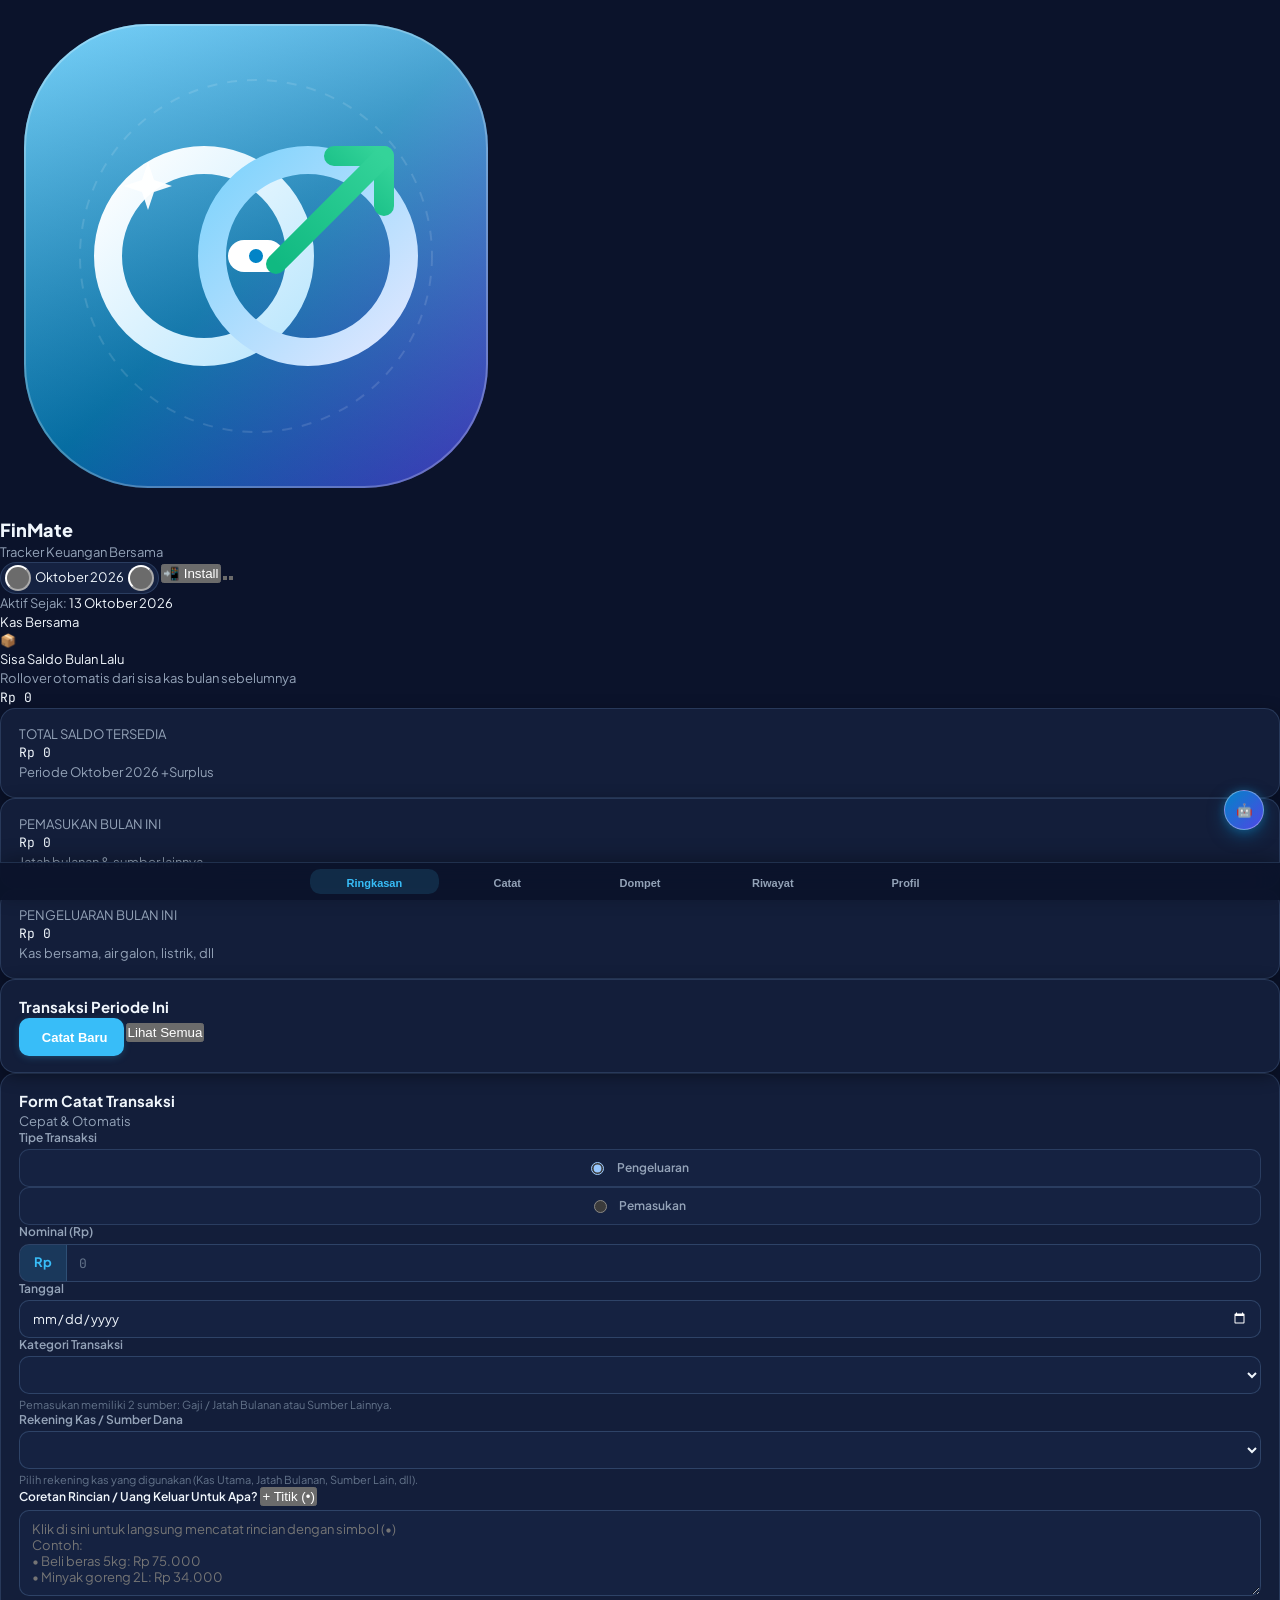
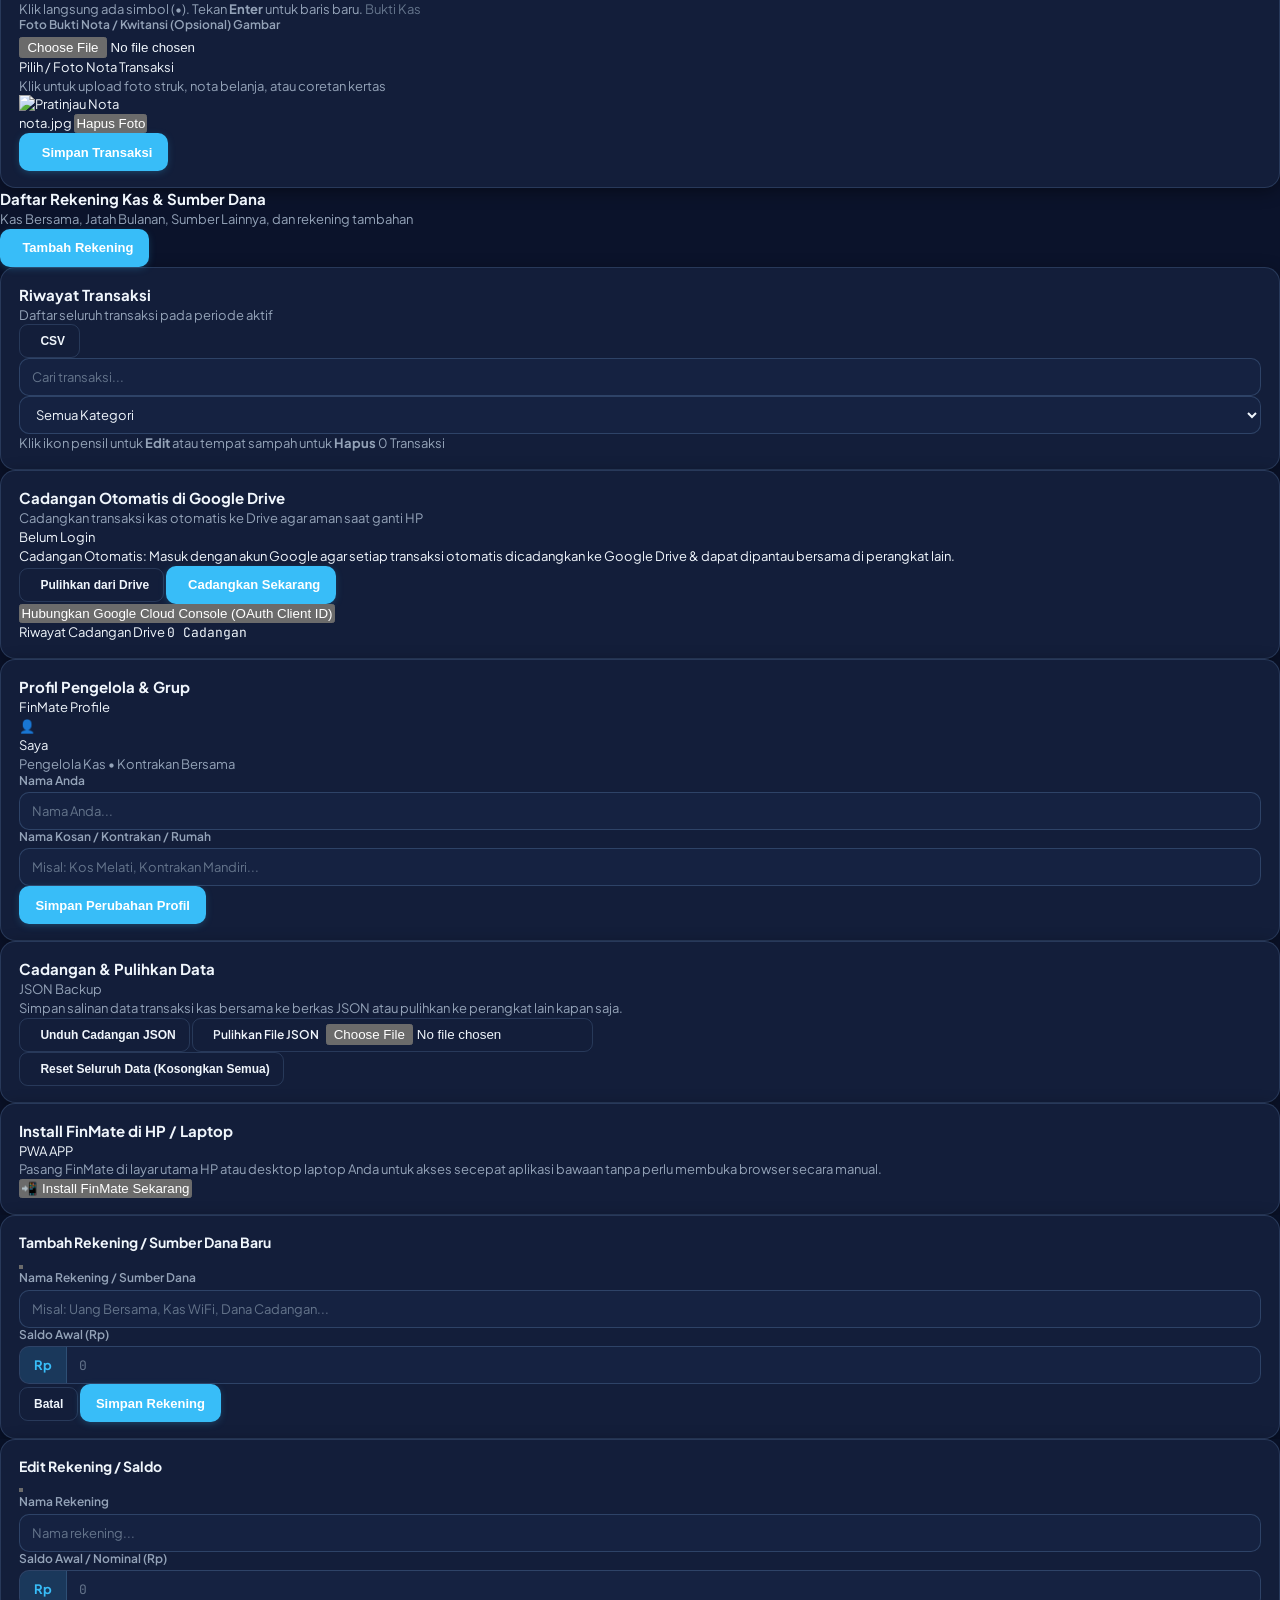
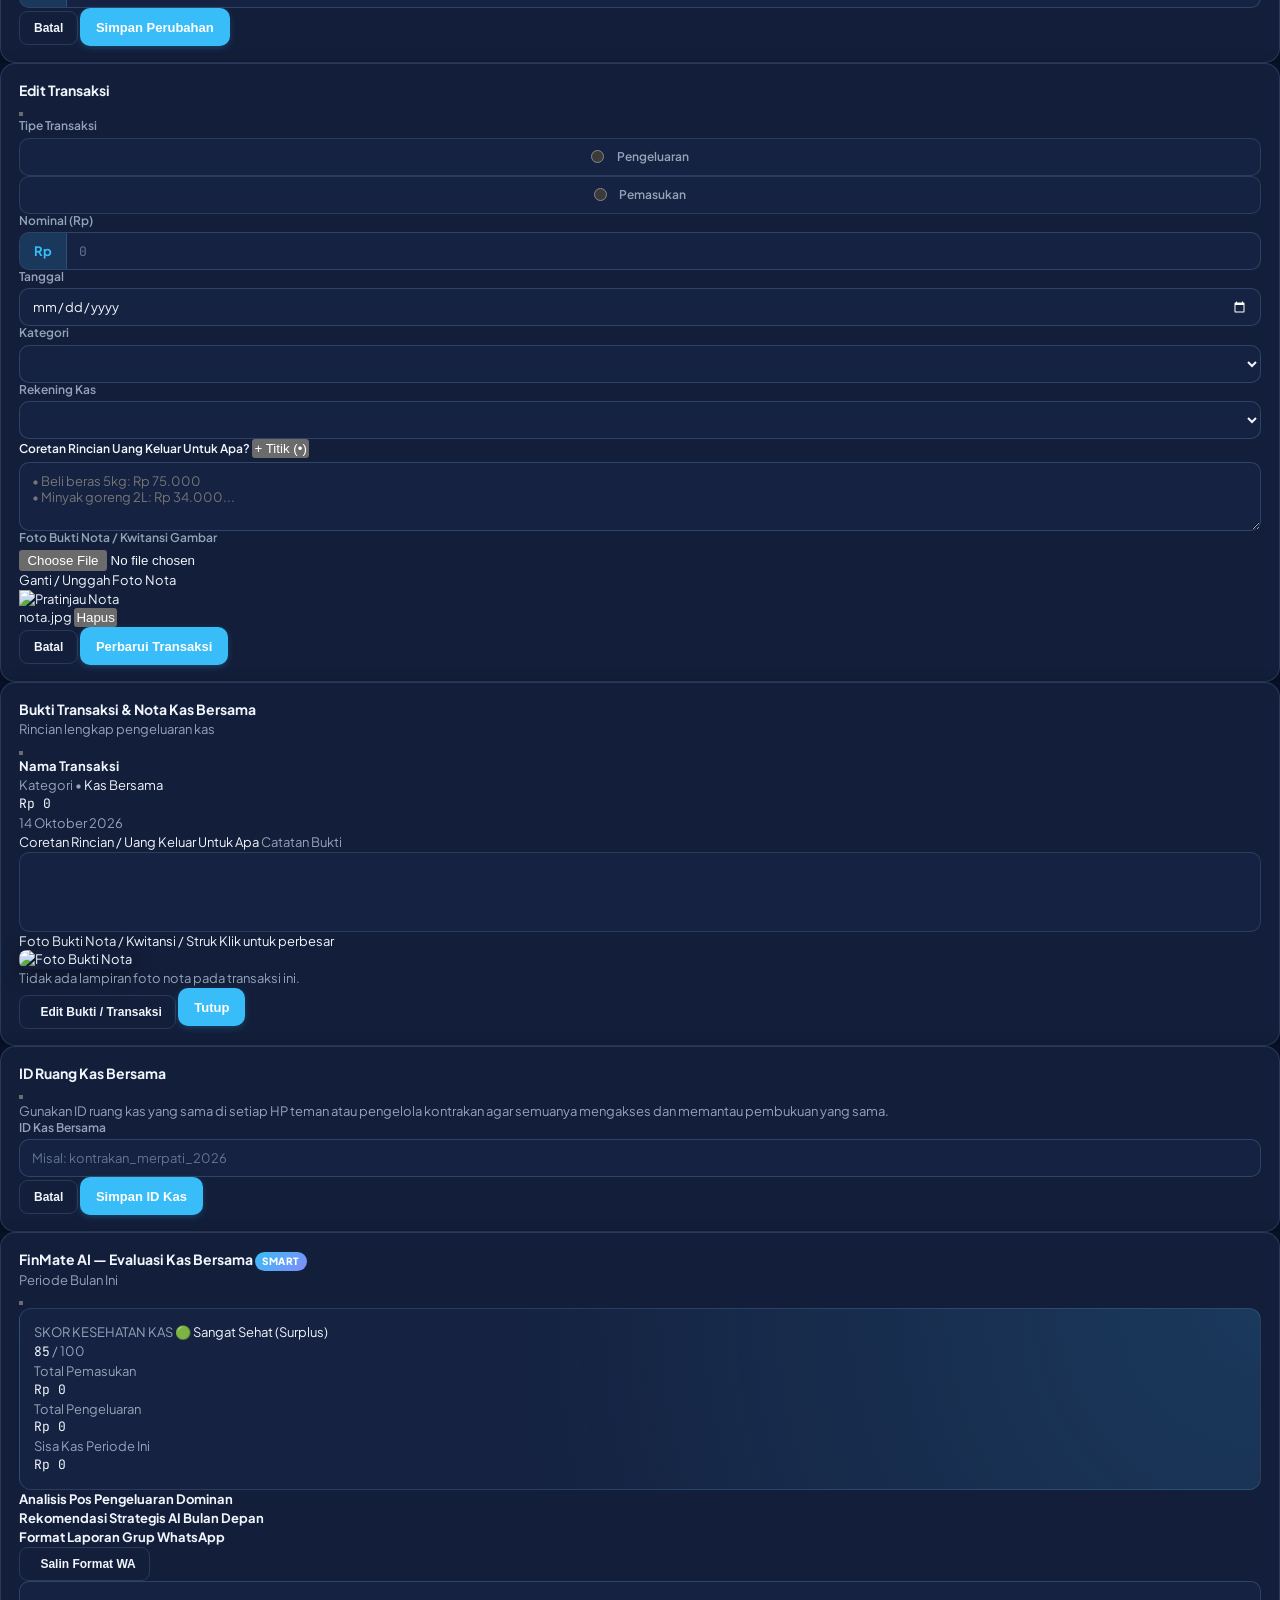
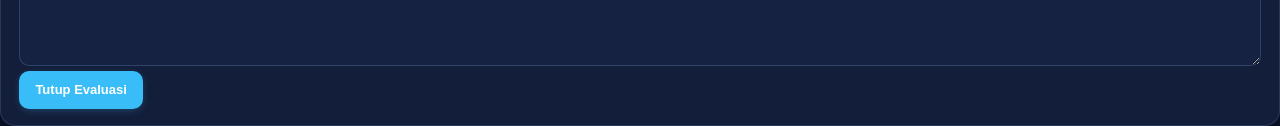
==== index.html @ 5c5af283 "Add files via upload" ====
<!DOCTYPE html>
<html lang="id" data-theme="dark">
<head>
  <meta charset="UTF-8" />
  <meta name="viewport" content="width=device-width, initial-scale=1.0, maximum-scale=1.0, user-scalable=no" />
  <meta name="theme-color" content="#38BDF8" />
  <meta name="mobile-web-app-capable" content="yes" />
  <meta name="apple-mobile-web-app-capable" content="yes" />
  <meta name="apple-mobile-web-app-status-bar-style" content="black-translucent" />
  <link rel="manifest" href="manifest.json" />
  <link rel="icon" type="image/svg+xml" href="icon.svg" />
  <link rel="icon" type="image/png" sizes="192x192" href="icon-192.png" />
  <link rel="icon" type="image/png" sizes="512x512" href="icon-512.png" />
  <link rel="apple-touch-icon" href="icon-192.png" />
  <title>FinMate — Tracker Keuangan Bersama</title>

  <!-- Google Fonts: Plus Jakarta Sans & JetBrains Mono -->
  <link rel="preconnect" href="https://fonts.googleapis.com" />
  <link rel="preconnect" href="https://fonts.gstatic.com" crossorigin />
  <link
    href="https://fonts.googleapis.com/css2?family=JetBrains+Mono:wght@400;500;600;700&family=Plus+Jakarta+Sans:wght@400;500;600;700;800&display=swap"
    rel="stylesheet"
  />

  <!-- Tailwind CSS CDN -->
  <script src="https://cdn.tailwindcss.com"></script>

  <!-- Lucide Icons CDN -->
  <script src="https://unpkg.com/lucide@latest"></script>

  <!-- Custom Pastel Blue Stylesheet -->
  <link rel="stylesheet" href="css/styles.css?v=76" />

  <!-- Google Identity Services (Google Sign-In SDK) -->
  <script src="https://accounts.google.com/gsi/client" async defer></script>
</head>
<body class="antialiased pb-24">

  <!-- ================= TOP HEADER ================= -->
  <header class="sticky top-0 z-30 border-b border-[var(--border-color)] bg-[var(--bg-header)] backdrop-blur-xl transition-colors">
    <div class="max-w-[800px] mx-auto px-4 py-2.5">
      <div class="flex items-center justify-between gap-3">
        
        <!-- Sisi Kiri: Logo + FinMate -->
        <div class="flex items-center gap-2.5 shrink-0 min-w-max">
          <div class="w-8 h-8 rounded-xl overflow-hidden shadow-md shadow-sky-500/25 shrink-0 flex items-center justify-center bg-[#0284C7]">
            <img src="./icon.svg" alt="FinMate" class="w-full h-full object-cover" />
          </div>
          <div class="flex flex-col leading-tight">
            <h1 class="text-base font-extrabold tracking-tight text-primary-var whitespace-nowrap">
              Fin<span class="text-sky-400">Mate</span>
            </h1>
            <p id="headerContextText" class="text-[10px] text-secondary-var whitespace-nowrap">
              Tracker Keuangan Bersama
            </p>
          </div>
        </div>

        <!-- Sisi Kanan: Penggeser Periode Bulan & Toggle Tema -->
        <div class="flex items-center gap-2 shrink-0">
          <!-- Month Period Switcher di Header (Dengan Penguncian Bulan Awal) -->
          <div class="month-navigator">
            <button id="prevMonthBtn" type="button" onclick="changeMonthPeriod(-1)" class="month-nav-btn" title="Bulan Sebelumnya">
              <i data-lucide="chevron-left" class="w-3.5 h-3.5"></i>
            </button>
            <span id="currentPeriodLabel" class="text-[11px] font-bold text-primary-var px-1.5 whitespace-nowrap">
              Oktober 2026
            </span>
            <button id="nextMonthBtn" type="button" onclick="changeMonthPeriod(1)" class="month-nav-btn" title="Bulan Berikutnya">
              <i data-lucide="chevron-right" class="w-3.5 h-3.5"></i>
            </button>
          </div>

          <!-- Tombol Install PWA Pojok Atas (Persis Model Tracker Keuangan & UTBK) -->
          <button
            id="btn-install-pwa"
            onclick="installPwaApp()"
            class="btn-install-pwa hidden bg-amber-500 hover:bg-amber-400 active:scale-95 text-slate-950 font-extrabold px-2.5 py-1.5 rounded-lg text-xs shadow-sm transition whitespace-nowrap items-center gap-1.5 cursor-pointer"
            title="Install Aplikasi di HP / Laptop"
          >
            <span>📲</span>
            <span>Install</span>
          </button>

          <!-- Toggle Dark / Light Theme -->
          <button
            id="themeToggleBtn"
            onclick="toggleTheme()"
            class="p-1.5 rounded-lg border border-[var(--border-color)] bg-[var(--input-bg)] text-primary-var hover:border-sky-400 transition flex items-center justify-center shrink-0"
            title="Ubah Tema (Dark/Light)"
            aria-label="Toggle Dark / Light Theme"
          >
            <i data-lucide="moon" id="themeIcon" class="w-4 h-4"></i>
          </button>

          <!-- Google / Cloud Sync Quick Indicator Button -->
          <button
            id="headerGoogleSyncBtn"
            onclick="handleHeaderGoogleSyncClick()"
            class="p-1.5 rounded-lg border border-[var(--border-color)] bg-[var(--input-bg)] text-secondary-var hover:border-sky-400 hover:text-sky-400 transition flex items-center gap-1.5 shrink-0"
            title="Status Akun Google & Keuangan Bersama"
            aria-label="Status Akun Google"
          >
            <div id="headerAuthAvatarContainer" class="w-4 h-4 rounded-full flex items-center justify-center overflow-hidden">
              <i data-lucide="cloud" id="headerCloudIcon" class="w-4 h-4"></i>
            </div>
            <span id="headerAuthBadge" class="w-2 h-2 rounded-full bg-slate-400"></span>
          </button>
        </div>

      </div>
    </div>
  </header>

  <!-- ================= KONTEN UTAMA ================= -->
  <main class="max-w-[800px] mx-auto px-4 pt-4 pb-24">

    <!-- =======================================================================
         TAB 1: RINGKASAN & METRIK ARUS KAS (DASHBOARD)
         ======================================================================= -->
    <div id="tabSection-dashboard" class="tab-section space-y-3.5">
      
      <!-- 1.0 Tanggal Awal Buka & Status Periode -->
      <section class="flex items-center justify-between px-3.5 py-2.5 rounded-xl bg-[var(--bg-card)] border border-[var(--border-color)] shadow-sm">
        <div class="flex items-center gap-2.5 min-w-0">
          <div class="w-7 h-7 rounded-lg bg-sky-500/15 border border-sky-400/20 flex items-center justify-center text-sky-400 shrink-0">
            <i data-lucide="calendar" class="w-3.5 h-3.5"></i>
          </div>
          <div class="text-[11px] leading-tight min-w-0 truncate">
            <span class="text-secondary-var">Aktif Sejak: </span>
            <span id="dashFirstOpenedDate" class="font-bold text-primary-var">13 Oktober 2026</span>
          </div>
        </div>
        <div class="flex items-center gap-1.5 shrink-0">
          <span id="dashGroupBadge" class="text-[10px] font-bold px-2.5 py-0.5 rounded-full bg-sky-500/15 text-sky-400 border border-sky-400/30 whitespace-nowrap">
            Kas Bersama
          </span>
        </div>
      </section>

      <!-- 1.05 KARTU SISA SALDO BULAN SEBELUMNYA (ROLLOVER) -->
      <section id="rolloverCardSection" class="px-3.5 py-2.5 rounded-xl bg-gradient-to-r from-sky-500/10 via-indigo-500/10 to-sky-500/5 border border-sky-400/25 flex items-center justify-between">
        <div class="flex items-center gap-2.5 min-w-0">
          <span class="text-base shrink-0">📦</span>
          <div>
            <div class="text-[11px] font-bold text-primary-var" id="rolloverTitle">Sisa Saldo Bulan Lalu</div>
            <div class="text-[10px] text-secondary-var" id="rolloverDesc">Rollover otomatis dari sisa kas bulan sebelumnya</div>
          </div>
        </div>
        <div class="text-right shrink-0">
          <span class="text-xs sm:text-sm font-extrabold font-mono-num text-sky-400" id="dashRolloverBalance">Rp 0</span>
        </div>
      </section>

      <!-- 1.1 Metrik Ringkasan Utama Bulan Ini -->
      <section aria-label="Ringkasan Metrik Arus Kas">
        <div class="grid grid-cols-1 sm:grid-cols-3 gap-3">
          
          <!-- Saldo Total Tersedia (Sisa Bulan Lalu + Surplus Bulan Ini) -->
          <div class="app-card flex flex-col justify-between">
            <div class="flex items-center justify-between text-secondary-var text-[11px] font-bold mb-1">
              <span>TOTAL SALDO TERSEDIA</span>
              <i data-lucide="shield-check" class="w-3.5 h-3.5 text-sky-400"></i>
            </div>
            <div class="text-xl sm:text-2xl font-extrabold font-mono-num text-primary-var" id="metricTotalBalance">
              Rp 0
            </div>
            <div class="text-[10.5px] text-secondary-var mt-1.5 flex items-center justify-between">
              <span id="metricPeriodName">Periode Oktober 2026</span>
              <span class="text-sky-400 font-bold" id="metricNetStatus">+Surplus</span>
            </div>
          </div>

          <!-- Total Pemasukan Bulan Ini -->
          <div class="app-card flex flex-col justify-between">
            <div class="flex items-center justify-between text-secondary-var text-[11px] font-bold mb-1">
              <span>PEMASUKAN BULAN INI</span>
              <i data-lucide="arrow-down-left" class="w-3.5 h-3.5 text-emerald-400"></i>
            </div>
            <div class="text-xl sm:text-2xl font-extrabold font-mono-num text-emerald-400" id="metricTotalIncome">
              Rp 0
            </div>
            <div class="text-[10.5px] text-secondary-var mt-1.5">
              Jatah bulanan & sumber lainnya
            </div>
          </div>

          <!-- Total Pengeluaran Bulan Ini -->
          <div class="app-card flex flex-col justify-between">
            <div class="flex items-center justify-between text-secondary-var text-[11px] font-bold mb-1">
              <span>PENGELUARAN BULAN INI</span>
              <i data-lucide="arrow-up-right" class="w-3.5 h-3.5 text-rose-400"></i>
            </div>
            <div class="text-xl sm:text-2xl font-extrabold font-mono-num text-rose-400" id="metricTotalExpense">
              Rp 0
            </div>
            <div class="text-[10.5px] text-secondary-var mt-1.5">
              Kas bersama, air galon, listrik, dll
            </div>
          </div>

        </div>
      </section>

      <!-- 1.2 Aktivitas Terkini & Tombol Pintas -->
      <section class="app-card space-y-3" aria-label="Aktivitas Terkini">
        <div class="flex items-center justify-between border-b border-[var(--border-subtle)] pb-2">
          <h2 class="text-xs sm:text-sm font-bold text-primary-var flex items-center gap-1.5">
            <i data-lucide="clock" class="w-4 h-4 text-sky-400"></i>
            <span id="recentTxHeader">Transaksi Periode Ini</span>
          </h2>
          <div class="flex items-center gap-2 shrink-0">
            <button
              onclick="switchTab('transaksi')"
              class="btn-primary text-xs py-1.5 px-3 h-8 whitespace-nowrap flex items-center gap-1.5"
            >
              <i data-lucide="plus" class="w-3.5 h-3.5 shrink-0"></i>
              <span class="whitespace-nowrap font-bold">Catat Baru</span>
            </button>
            <button
              onclick="switchTab('riwayat')"
              class="text-xs font-bold text-sky-400 hover:underline ml-1 whitespace-nowrap"
            >
              Lihat Semua
            </button>
          </div>
        </div>

        <div id="dashRecentTransactions" class="divide-y divide-[var(--border-subtle)]">
          <!-- Rendered via JavaScript -->
        </div>
      </section>

    </div>


    <!-- =======================================================================
         TAB 2: CATAT TRANSAKSI KAS BERSAMA
         ======================================================================= -->
    <div id="tabSection-transaksi" class="tab-section hidden max-w-md mx-auto space-y-3">
      <div class="app-card space-y-3.5">
        
        <!-- Header Form Rapi -->
        <div class="border-b border-[var(--border-subtle)] pb-2 flex items-center justify-between">
          <h2 class="text-sm font-bold text-primary-var flex items-center gap-1.5">
            <i data-lucide="plus-circle" class="w-4 h-4 text-sky-400"></i>
            <span>Form Catat Transaksi</span>
          </h2>
          <span class="text-[10px] text-secondary-var">Cepat & Otomatis</span>
        </div>

        <form id="txForm" novalidate onsubmit="handleSaveTransaction(event)" class="space-y-3">
          
          <!-- Tipe Transaksi (Pills Rapi) -->
          <div class="form-group">
            <label class="form-label">Tipe Transaksi</label>
            <div class="grid grid-cols-2 gap-2">
              <label class="type-radio-pill has-[:checked]:border-rose-400 has-[:checked]:bg-rose-500/15 has-[:checked]:text-rose-400">
                <input type="radio" name="txType" value="expense" checked class="hidden" onchange="updateFormTypeVisual()" />
                <i data-lucide="arrow-up-right" class="w-3.5 h-3.5"></i>
                <span class="whitespace-nowrap font-bold">Pengeluaran</span>
              </label>
              <label class="type-radio-pill has-[:checked]:border-emerald-400 has-[:checked]:bg-emerald-500/15 has-[:checked]:text-emerald-400">
                <input type="radio" name="txType" value="income" class="hidden" onchange="updateFormTypeVisual()" />
                <i data-lucide="arrow-down-left" class="w-3.5 h-3.5"></i>
                <span class="whitespace-nowrap font-bold">Pemasukan</span>
              </label>
            </div>
          </div>

          <!-- Nominal & Tanggal -->
          <div class="grid grid-cols-2 gap-2">
            <div class="form-group">
              <label for="txAmount" class="form-label">Nominal (Rp)</label>
              <div class="input-currency-group">
                <span class="currency-prefix">Rp</span>
                <input
                  type="text"
                  inputmode="numeric"
                  id="txAmount"
                  placeholder="0"
                  class="currency-input"
                  autocomplete="off"
                />
              </div>
            </div>
            <div class="form-group">
              <label for="txDate" class="form-label">Tanggal</label>
              <input
                type="date"
                id="txDate"
              />
            </div>
          </div>

          <!-- Kategori Transaksi -->
          <div class="form-group">
            <label for="txCategory" class="form-label">Kategori Transaksi</label>
            <select id="txCategory">
              <!-- Diisi dinamis oleh JavaScript -->
            </select>
            <p id="txCategoryHint" class="form-hint mt-0.5 text-[10.5px]">
              Pemasukan memiliki 2 sumber: Gaji / Jatah Bulanan atau Sumber Lainnya.
            </p>
          </div>

          <!-- Rekening Kas / Sumber Dana -->
          <div class="form-group">
            <label for="txWalletSelect" class="form-label">Rekening Kas / Sumber Dana</label>
            <select id="txWalletSelect">
              <!-- Diisi dinamis dari daftar dompet -->
            </select>
            <p class="form-hint mt-0.5 text-[10.5px]">
              Pilih rekening kas yang digunakan (Kas Utama, Jatah Bulanan, Sumber Lain, dll).
            </p>
          </div>

          <!-- Coretan Rincian Pengeluaran / Nota (Bukti Transaksi Otomatis) -->
          <div class="form-group">
            <div class="flex items-center justify-between mb-0.5">
              <label for="txNotes" class="form-label flex items-center gap-1.5 cursor-pointer">
                <i data-lucide="file-text" class="w-3.5 h-3.5 text-sky-400"></i>
                <span id="txNotesLabel" class="font-bold text-primary-var">Coretan Rincian / Uang Keluar Untuk Apa?</span>
              </label>
              <button
                type="button"
                onclick="insertBulletPointToNotes('txNotes')"
                class="text-[10px] font-bold text-sky-400 bg-sky-500/15 hover:bg-sky-500/25 border border-sky-400/30 px-2 py-0.5 rounded-md transition flex items-center gap-1 active:scale-95"
                title="Klik untuk tambah simbol titik (•)"
              >
                <span>+ Titik (•)</span>
              </button>
            </div>
            <textarea
              id="txNotes"
              rows="4"
              placeholder="Klik di sini untuk langsung mencatat rincian dengan simbol (•)&#10;Contoh:&#10;• Beli beras 5kg: Rp 75.000&#10;• Minyak goreng 2L: Rp 34.000"
              class="w-full text-xs font-mono p-3 rounded-xl bg-[var(--input-bg)] border border-[var(--input-border)] focus:border-sky-400 focus:ring-1 focus:ring-sky-400 leading-relaxed resize-y"
              onfocus="handleBulletAutoInsertOnFocus(this)"
              onclick="handleBulletAutoInsertOnFocus(this)"
              onkeydown="handleBulletKeyDown(event, this)"
            ></textarea>
            <div class="flex items-center justify-between text-[10px] text-secondary-var pt-0.5 px-0.5">
              <span class="flex items-center gap-1 text-sky-400 font-medium">
                <i data-lucide="sparkles" class="w-3 h-3"></i>
                <span>Klik langsung ada simbol (•). Tekan <strong>Enter</strong> untuk baris baru.</span>
              </span>
              <span class="text-muted-var">Bukti Kas</span>
            </div>
          </div>

          <!-- Upload Foto Bukti Nota / Kwitansi / Struk -->
          <div class="form-group">
            <label class="form-label flex items-center justify-between">
              <span class="flex items-center gap-1.5">
                <i data-lucide="camera" class="w-3.5 h-3.5 text-sky-400"></i>
                <span>Foto Bukti Nota / Kwitansi (Opsional)</span>
              </span>
              <span class="text-[10px] text-secondary-var">Gambar</span>
            </label>

            <div class="receipt-upload-box">
              <input
                type="file"
                id="txReceiptInput"
                accept="image/*"
                class="hidden"
                onchange="handleReceiptFileSelect(event, 'new')"
              />

              <!-- Area Belum Pilih Gambar -->
              <div
                id="txReceiptEmptyState"
                onclick="document.getElementById('txReceiptInput').click()"
                class="cursor-pointer p-3 border-2 border-dashed border-[var(--border-color)] hover:border-sky-400 rounded-xl bg-[var(--input-bg)] text-center transition space-y-1"
              >
                <i data-lucide="image-plus" class="w-6 h-6 mx-auto text-sky-400"></i>
                <div class="text-xs font-bold text-primary-var">Pilih / Foto Nota Transaksi</div>
                <p class="text-[10.5px] text-secondary-var">Klik untuk upload foto struk, nota belanja, atau coretan kertas</p>
              </div>

              <!-- Pratinjau Gambar Setelah Dipilih -->
              <div id="txReceiptPreviewContainer" class="hidden relative rounded-xl overflow-hidden border border-sky-400/40 bg-[var(--input-bg)] p-2">
                <div class="relative max-h-44 overflow-hidden rounded-lg bg-black/30 flex items-center justify-center">
                  <img id="txReceiptPreviewImg" src="" alt="Pratinjau Nota" class="max-h-44 object-contain rounded" />
                </div>
                <div class="mt-2 flex items-center justify-between text-[11px] px-1">
                  <span id="txReceiptFileName" class="text-sky-400 font-bold truncate max-w-[200px]">nota.jpg</span>
                  <button
                    type="button"
                    onclick="removeReceiptPhoto('new')"
                    class="text-rose-400 hover:text-rose-300 font-bold flex items-center gap-1"
                  >
                    <i data-lucide="trash-2" class="w-3.5 h-3.5"></i>
                    <span>Hapus Foto</span>
                  </button>
                </div>
              </div>
            </div>
          </div>

          <!-- Tombol Simpan Transaksi -->
          <button type="submit" class="btn-primary w-full mt-2 h-9 text-xs">
            <i data-lucide="check" class="w-4 h-4"></i>
            <span>Simpan Transaksi</span>
          </button>
        </form>
      </div>
    </div>


    <!-- =======================================================================
         TAB 3: MANAJEMEN REKENING KAS / DOMPET & SUMBER DANA BARU
         ======================================================================= -->
    <div id="tabSection-dompet" class="tab-section hidden space-y-4">
      
      <!-- Header Dompet & Tombol Tambah Rekening Baru -->
      <div class="flex items-center justify-between border-b border-[var(--border-subtle)] pb-2.5">
        <div>
          <h2 class="text-xs sm:text-sm font-bold text-primary-var flex items-center gap-1.5">
            <i data-lucide="wallet-cards" class="w-4 h-4 text-sky-400"></i>
            <span>Daftar Rekening Kas & Sumber Dana</span>
          </h2>
          <p class="text-[10px] text-secondary-var">Kas Bersama, Jatah Bulanan, Sumber Lainnya, dan rekening tambahan</p>
        </div>
        <button
          onclick="openAddWalletModal()"
          class="btn-primary text-xs py-1.5 px-3 h-8 whitespace-nowrap flex items-center gap-1.5"
        >
          <i data-lucide="plus" class="w-3.5 h-3.5"></i>
          <span>Tambah Rekening</span>
        </button>
      </div>

      <!-- Container Daftar Rekening / Dompet -->
      <div id="walletListContainer" class="space-y-3">
        <!-- Rendered via JavaScript -->
      </div>

    </div>


    <!-- =======================================================================
         TAB 4: RIWAYAT TRANSAKSI DENGAN FILTER & CRUD (EDIT / HAPUS)
         ======================================================================= -->
    <div id="tabSection-riwayat" class="tab-section hidden space-y-3">
      <div class="app-card space-y-3">
        
        <!-- Header Riwayat & Ekspor -->
        <div class="flex items-center justify-between border-b border-[var(--border-subtle)] pb-2">
          <div>
            <h2 class="text-xs sm:text-sm font-bold text-primary-var flex items-center gap-1.5">
              <i data-lucide="history" class="w-4 h-4 text-sky-400"></i>
              <span>Riwayat Transaksi</span>
            </h2>
            <p class="text-[10px] text-secondary-var" id="txHistorySubtitle">
              Daftar seluruh transaksi pada periode aktif
            </p>
          </div>

          <div class="flex items-center gap-1.5">
            <button
              onclick="exportToCsv()"
              class="btn-secondary text-xs h-7 px-2.5 whitespace-nowrap"
              title="Ekspor ke CSV"
            >
              <i data-lucide="download" class="w-3 h-3 text-sky-400"></i>
              <span>CSV</span>
            </button>
          </div>
        </div>

        <!-- Filter Toolbar -->
        <div class="grid grid-cols-1 sm:grid-cols-2 gap-2">
          <div>
            <input
              type="text"
              id="filterSearch"
              placeholder="Cari transaksi..."
              oninput="renderTransactionList()"
              class="h-8 text-xs"
            />
          </div>
          <div>
            <select id="filterCategory" onchange="renderTransactionList()" class="h-8 text-xs">
              <option value="all">Semua Kategori</option>
            </select>
          </div>
        </div>

        <!-- Petunjuk & Jumlah Transaksi -->
        <div class="text-[10.5px] text-secondary-var flex items-center justify-between px-1">
          <span>Klik ikon pensil untuk <strong>Edit</strong> atau tempat sampah untuk <strong>Hapus</strong></span>
          <span id="txHistoryCount" class="font-bold text-sky-400">0 Transaksi</span>
        </div>

        <!-- Daftar Transaksi Lengkap -->
        <div id="transactionListContainer" class="divide-y divide-[var(--border-subtle)] min-h-[160px]">
          <!-- Rendered via JavaScript -->
        </div>

      </div>
    </div>


    <!-- =======================================================================
         TAB 5: PROFIL PENGGUNA & CADANGAN DATA
         ======================================================================= -->
    <div id="tabSection-profil" class="tab-section hidden max-w-md mx-auto space-y-4">
      
      <!-- 5.0 CADANGAN OTOMATIS DI GOOGLE DRIVE & AKUN BERSAMA -->
      <div class="app-card space-y-4 border-sky-400/30 bg-gradient-to-b from-[var(--bg-card)] to-sky-950/20 shadow-lg shadow-sky-950/30">
        <div class="flex items-center justify-between gap-2 pb-3 border-b border-[var(--border-subtle)]">
          <div class="flex items-center gap-2.5 min-w-0">
            <div class="w-9 h-9 rounded-xl bg-sky-500/15 border border-sky-400/30 flex items-center justify-center text-sky-400 shrink-0">
              <i data-lucide="cloud-upload" class="w-4 h-4"></i>
            </div>
            <div class="min-w-0">
              <h2 class="text-xs sm:text-sm font-bold text-primary-var truncate">Cadangan Otomatis di Google Drive</h2>
              <p class="text-[10.5px] text-secondary-var truncate">Cadangkan transaksi kas otomatis ke Drive agar aman saat ganti HP</p>
            </div>
          </div>
          <span id="driveAuthBadge" class="px-2.5 py-1 rounded-full text-[10px] font-bold bg-slate-800 text-slate-400 border border-slate-700 shrink-0 whitespace-nowrap">
            Belum Login
          </span>
        </div>

        <!-- Area Status Akun Google (Rendered via JS: Belum Login vs Sudah Login) -->
        <div id="googleAccountCardArea">
          <!-- Rendered via JavaScript -->
        </div>

        <!-- Status Cadangan Otomatis -->
        <div class="space-y-2">
          <div
            id="autoSyncLiveStatusBanner"
            class="p-2.5 rounded-xl bg-slate-900/60 border border-slate-800 flex items-start gap-2.5 text-[11px] text-slate-300"
          >
            <i data-lucide="cloud-check" class="w-4 h-4 text-emerald-400 shrink-0 mt-0.5"></i>
            <div class="min-w-0 flex-1 leading-relaxed" id="autoSyncLiveStatusText">
              <span class="font-bold text-slate-200">Cadangan Otomatis:</span> Masuk dengan akun Google agar setiap transaksi otomatis dicadangkan ke Google Drive &amp; dapat dipantau bersama di perangkat lain.
            </div>
          </div>

          <div class="grid grid-cols-2 gap-2">
            <button
              type="button"
              onclick="handleRestoreTransactionsFromDrive()"
              class="btn-secondary text-[11px] h-8.5 justify-center gap-1.5"
            >
              <i data-lucide="cloud-download" class="w-3.5 h-3.5 text-sky-400"></i>
              <span>Pulihkan dari Drive</span>
            </button>
            <button
              type="button"
              onclick="runBackgroundDriveBackup(false)"
              class="btn-primary text-[11px] h-8.5 justify-center gap-1.5"
            >
              <i data-lucide="refresh-cw" class="w-3.5 h-3.5"></i>
              <span>Cadangkan Sekarang</span>
            </button>
          </div>

          <button
            type="button"
            onclick="openGoogleClientIdSetupModal()"
            class="w-full py-2 px-3 rounded-xl text-[11px] font-semibold bg-slate-900/80 hover:bg-slate-800 text-sky-300 border border-slate-800 flex items-center justify-center gap-2 transition-colors cursor-pointer"
          >
            <i data-lucide="key" class="w-3.5 h-3.5 text-sky-400"></i>
            <span>Hubungkan Google Cloud Console (OAuth Client ID)</span>
          </button>
        </div>

        <!-- Riwayat Cadangan Transaksi Google Drive -->
        <div class="pt-2.5 border-t border-[var(--border-subtle)] space-y-2">
          <div class="flex items-center justify-between">
            <span class="text-xs font-bold text-primary-var flex items-center gap-1.5">
              <i data-lucide="database-backup" class="w-3.5 h-3.5 text-emerald-400"></i>
              <span>Riwayat Cadangan Drive</span>
            </span>
            <span id="driveBackupCountBadge" class="text-[10px] font-mono-num px-2 py-0.5 rounded-full bg-slate-800 text-slate-300 border border-slate-700">0 Cadangan</span>
          </div>
          <div id="driveBackupHistoryList" class="space-y-1.5 max-h-36 overflow-y-auto"></div>
        </div>

      </div>

      <!-- 5.1 Kartu Identitas Profil -->
      <div class="app-card space-y-3">
        <div class="border-b border-[var(--border-subtle)] pb-2 flex items-center justify-between">
          <h2 class="text-xs sm:text-sm font-bold text-primary-var flex items-center gap-1.5">
            <i data-lucide="user" class="w-4 h-4 text-sky-400"></i>
            <span>Profil Pengelola & Grup</span>
          </h2>
          <span class="text-[10px] text-sky-400 font-bold bg-sky-500/10 px-2 py-0.5 rounded-full whitespace-nowrap">
            FinMate Profile
          </span>
        </div>

        <div class="flex items-center gap-3 p-2 rounded-xl bg-[var(--input-bg)] border border-[var(--border-color)]">
          <div class="w-10 h-10 rounded-full bg-sky-500/15 border border-sky-400/30 flex items-center justify-center text-xl shrink-0" id="profileAvatarDisplay">
            👤
          </div>
          <div class="min-w-0">
            <div class="text-sm font-bold text-primary-var truncate" id="profileNameDisplay">Saya</div>
            <div class="text-[11px] text-secondary-var truncate" id="profileRoleDisplay">Pengelola Kas • Kontrakan Bersama</div>
          </div>
        </div>

        <!-- Form Edit Nama & Kelompok -->
        <div class="space-y-2 pt-1">
          <div class="form-group">
            <label for="inputProfileName" class="form-label">Nama Anda</label>
            <input type="text" id="inputProfileName" placeholder="Nama Anda..." />
          </div>
          <div class="form-group">
            <label for="inputGroupName" class="form-label">Nama Kosan / Kontrakan / Rumah</label>
            <input type="text" id="inputGroupName" placeholder="Misal: Kos Melati, Kontrakan Mandiri..." />
          </div>
          <button type="button" onclick="saveProfileInfo()" class="btn-primary w-full h-8 text-xs">
            Simpan Perubahan Profil
          </button>
        </div>
      </div>

      <!-- 5.2 Cadangan & Pulihkan Data JSON -->
      <div class="app-card space-y-3">
        <div class="border-b border-[var(--border-subtle)] pb-2 flex items-center justify-between">
          <h2 class="text-xs sm:text-sm font-bold text-primary-var flex items-center gap-1.5">
            <i data-lucide="database" class="w-4 h-4 text-sky-400"></i>
            <span>Cadangan & Pulihkan Data</span>
          </h2>
          <span class="text-[10px] text-secondary-var">JSON Backup</span>
        </div>

        <p class="text-[11px] text-secondary-var leading-snug">
          Simpan salinan data transaksi kas bersama ke berkas JSON atau pulihkan ke perangkat lain kapan saja.
        </p>

        <div class="grid grid-cols-1 sm:grid-cols-2 gap-2">
          <!-- Unduh Cadangan JSON -->
          <button type="button" onclick="exportBackupJson()" class="btn-secondary text-xs h-9 w-full justify-center">
            <i data-lucide="download" class="w-3.5 h-3.5 text-sky-400"></i>
            <span>Unduh Cadangan JSON</span>
          </button>

          <!-- Pulihkan Berkas JSON -->
          <label class="btn-secondary text-xs h-9 w-full justify-center cursor-pointer">
            <i data-lucide="upload" class="w-3.5 h-3.5 text-emerald-400"></i>
            <span>Pulihkan File JSON</span>
            <input type="file" id="importJsonFileInput" accept=".json" onchange="importBackupJson(event)" class="hidden" />
          </label>
        </div>

        <div class="pt-2 border-t border-[var(--border-subtle)]">
          <button type="button" onclick="resetDataToDefault()" class="btn-secondary text-xs h-8 w-full justify-center text-rose-400 hover:text-rose-500 hover:bg-rose-500/10 border-rose-500/30">
            <i data-lucide="rotate-ccw" class="w-3 h-3"></i>
            <span>Reset Seluruh Data (Kosongkan Semua)</span>
          </button>
        </div>
      </div>

      <!-- 5.3 Install Aplikasi FinMate (PWA) -->
      <div class="app-card space-y-2.5">
        <div class="border-b border-[var(--border-subtle)] pb-2 flex items-center justify-between">
          <h2 class="text-xs sm:text-sm font-bold text-primary-var flex items-center gap-1.5">
            <i data-lucide="smartphone" class="w-4 h-4 text-amber-400"></i>
            <span>Install FinMate di HP / Laptop</span>
          </h2>
          <span class="text-[10px] text-amber-400 font-bold bg-amber-400/15 border border-amber-400/30 px-2 py-0.5 rounded-full">PWA APP</span>
        </div>
        <p class="text-[11px] text-secondary-var leading-snug">
          Pasang FinMate di layar utama HP atau desktop laptop Anda untuk akses secepat aplikasi bawaan tanpa perlu membuka browser secara manual.
        </p>
        <button
          type="button"
          onclick="installPwaApp()"
          class="w-full py-2.5 px-4 rounded-xl text-xs font-bold flex items-center justify-center gap-2 bg-amber-500 hover:bg-amber-400 active:scale-[0.99] text-slate-950 shadow-md transition-all cursor-pointer"
        >
          <span class="text-sm">📲</span>
          <span>Install FinMate Sekarang</span>
        </button>
      </div>

    </div>

  </main>

  <!-- ================= FLOATING AI ADVISOR BUTTON (BULAT KECIL RAPI) ================= -->
  <button id="floatingAiBtn" onclick="openAiEvaluationModal()" class="floating-ai-btn" title="Buka Evaluasi AI FinMate" aria-label="Buka Evaluasi AI">
    <span class="text-base select-none">🤖</span>
  </button>

  <!-- ================= SATU BARIS NAVIGASI TAB DI BAWAH ================= -->
  <nav class="bottom-nav-dock" aria-label="Navigasi Menu Tab">
    <div class="nav-dock-inner">
      <button onclick="switchTab('dashboard')" data-tab="dashboard" class="nav-tab-item active-tab">
        <i data-lucide="layout-dashboard"></i>
        <span>Ringkasan</span>
      </button>

      <button onclick="switchTab('transaksi')" data-tab="transaksi" class="nav-tab-item">
        <i data-lucide="plus-circle"></i>
        <span>Catat</span>
      </button>

      <button onclick="switchTab('dompet')" data-tab="dompet" class="nav-tab-item">
        <i data-lucide="wallet-cards"></i>
        <span>Dompet</span>
      </button>

      <button onclick="switchTab('riwayat')" data-tab="riwayat" class="nav-tab-item">
        <i data-lucide="history"></i>
        <span>Riwayat</span>
      </button>

      <button onclick="switchTab('profil')" data-tab="profil" class="nav-tab-item">
        <i data-lucide="user"></i>
        <span>Profil</span>
      </button>
    </div>
  </nav>

  <!-- ================= MODAL TAMBAH REKENING / SUMBER DANA BARU ================= -->
  <div id="modalAddWallet" class="fixed inset-0 z-50 modal-overlay hidden items-center justify-center p-4">
    <div class="app-card w-full max-w-sm space-y-3 my-auto relative">
      <div class="flex items-center justify-between border-b border-[var(--border-subtle)] pb-2">
        <h3 class="text-xs sm:text-sm font-bold text-primary-var flex items-center gap-1.5">
          <i data-lucide="wallet" class="w-4 h-4 text-sky-400"></i>
          <span>Tambah Rekening / Sumber Dana Baru</span>
        </h3>
        <button onclick="closeAddWalletModal()" class="text-secondary-var hover:text-primary-var p-1">
          <i data-lucide="x" class="w-3.5 h-3.5"></i>
        </button>
      </div>

      <form id="addWalletForm" novalidate onsubmit="handleSaveNewWallet(event)" class="space-y-3">
        <div class="form-group">
          <label for="newWalletNameInput" class="form-label">Nama Rekening / Sumber Dana</label>
          <input
            type="text"
            id="newWalletNameInput"
            placeholder="Misal: Uang Bersama, Kas WiFi, Dana Cadangan..."
            autocomplete="off"
          />
        </div>

        <div class="form-group">
          <label for="newWalletBalanceInput" class="form-label">Saldo Awal (Rp)</label>
          <div class="input-currency-group">
            <span class="currency-prefix">Rp</span>
            <input
              type="text"
              inputmode="numeric"
              id="newWalletBalanceInput"
              placeholder="0"
              class="currency-input"
              autocomplete="off"
            />
          </div>
        </div>

        <div class="flex items-center justify-end gap-2 pt-2 border-t border-[var(--border-subtle)]">
          <button type="button" onclick="closeAddWalletModal()" class="btn-secondary text-xs h-8">
            Batal
          </button>
          <button type="submit" class="btn-primary text-xs h-8">
            Simpan Rekening
          </button>
        </div>
      </form>
    </div>
  </div>

  <!-- ================= MODAL EDIT REKENING / SALDO ================= -->
  <div id="modalEditWallet" class="fixed inset-0 z-50 modal-overlay hidden items-center justify-center p-4">
    <div class="app-card w-full max-w-sm space-y-3 my-auto relative">
      <div class="flex items-center justify-between border-b border-[var(--border-subtle)] pb-2">
        <h3 class="text-xs sm:text-sm font-bold text-primary-var flex items-center gap-1.5">
          <i data-lucide="edit" class="w-4 h-4 text-sky-400"></i>
          <span>Edit Rekening / Saldo</span>
        </h3>
        <button onclick="closeEditWalletModal()" class="text-secondary-var hover:text-primary-var p-1">
          <i data-lucide="x" class="w-3.5 h-3.5"></i>
        </button>
      </div>

      <form id="editWalletForm" novalidate onsubmit="handleSaveWalletEdit(event)" class="space-y-2.5">
        <input type="hidden" id="editWalletId" />

        <div class="form-group">
          <label for="editWalletNameInput" class="form-label">Nama Rekening</label>
          <input
            type="text"
            id="editWalletNameInput"
            placeholder="Nama rekening..."
          />
        </div>

        <div class="form-group">
          <label for="editWalletBalanceInput" class="form-label">Saldo Awal / Nominal (Rp)</label>
          <div class="input-currency-group">
            <span class="currency-prefix">Rp</span>
            <input
              type="text"
              inputmode="numeric"
              id="editWalletBalanceInput"
              placeholder="0"
              class="currency-input"
              autocomplete="off"
            />
          </div>
        </div>

        <div class="flex items-center justify-end gap-2 pt-2 border-t border-[var(--border-subtle)]">
          <button type="button" onclick="closeEditWalletModal()" class="btn-secondary text-xs h-8">
            Batal
          </button>
          <button type="submit" class="btn-primary text-xs h-8">
            Simpan Perubahan
          </button>
        </div>
      </form>
    </div>
  </div>

  <!-- ================= MODAL EDIT TRANSAKSI (CRUD TRANSAKSI) ================= -->
  <div id="modalEditTx" class="fixed inset-0 z-50 modal-overlay hidden items-center justify-center p-4">
    <div class="app-card w-full max-w-sm space-y-3 my-auto relative">
      <div class="flex items-center justify-between border-b border-[var(--border-subtle)] pb-2">
        <h3 class="text-xs sm:text-sm font-bold text-primary-var flex items-center gap-1.5">
          <i data-lucide="edit-3" class="w-4 h-4 text-sky-400"></i>
          <span>Edit Transaksi</span>
        </h3>
        <button onclick="closeEditTxModal()" class="text-secondary-var hover:text-primary-var p-1">
          <i data-lucide="x" class="w-3.5 h-3.5"></i>
        </button>
      </div>

      <form id="editTxForm" novalidate onsubmit="handleSaveTxEdit(event)" class="space-y-2.5">
        <input type="hidden" id="editTxId" />

        <!-- Tipe Transaksi -->
        <div class="form-group">
          <label class="form-label">Tipe Transaksi</label>
          <div class="grid grid-cols-2 gap-2">
            <label class="type-radio-pill has-[:checked]:border-rose-400 has-[:checked]:bg-rose-500/15 has-[:checked]:text-rose-400">
              <input type="radio" name="editTxType" value="expense" id="editTxTypeExpense" class="hidden" onchange="updateEditModalCategories()" />
              <i data-lucide="arrow-up-right" class="w-3.5 h-3.5"></i>
              <span class="whitespace-nowrap font-bold">Pengeluaran</span>
            </label>
            <label class="type-radio-pill has-[:checked]:border-emerald-400 has-[:checked]:bg-emerald-500/15 has-[:checked]:text-emerald-400">
              <input type="radio" name="editTxType" value="income" id="editTxTypeIncome" class="hidden" onchange="updateEditModalCategories()" />
              <i data-lucide="arrow-down-left" class="w-3.5 h-3.5"></i>
              <span class="whitespace-nowrap font-bold">Pemasukan</span>
            </label>
          </div>
        </div>

        <input type="hidden" id="editTxTitle" />

        <!-- Nominal & Tanggal -->
        <div class="grid grid-cols-2 gap-2">
          <div class="form-group">
            <label for="editTxAmount" class="form-label">Nominal (Rp)</label>
            <div class="input-currency-group">
              <span class="currency-prefix">Rp</span>
              <input
                type="text"
                inputmode="numeric"
                id="editTxAmount"
                placeholder="0"
                class="currency-input"
                autocomplete="off"
              />
            </div>
          </div>
          <div class="form-group">
            <label for="editTxDate" class="form-label">Tanggal</label>
            <input type="date" id="editTxDate" />
          </div>
        </div>

        <!-- Kategori -->
        <div class="form-group">
          <label for="editTxCategory" class="form-label">Kategori</label>
          <select id="editTxCategory"></select>
        </div>

        <!-- Rekening Kas -->
        <div class="form-group">
          <label for="editTxWallet" class="form-label">Rekening Kas</label>
          <select id="editTxWallet"></select>
        </div>

        <!-- Coretan Rincian Pengeluaran / Bukti Transaksi -->
        <div class="form-group">
          <div class="flex items-center justify-between mb-0.5">
            <label for="editTxNotes" class="form-label flex items-center gap-1.5 cursor-pointer">
              <i data-lucide="file-text" class="w-3.5 h-3.5 text-sky-400"></i>
              <span class="font-bold text-primary-var">Coretan Rincian Uang Keluar Untuk Apa?</span>
            </label>
            <button
              type="button"
              onclick="insertBulletPointToNotes('editTxNotes')"
              class="text-[10px] font-bold text-sky-400 bg-sky-500/15 hover:bg-sky-500/25 border border-sky-400/30 px-2 py-0.5 rounded-md transition flex items-center gap-1 active:scale-95"
              title="Tambah Simbol Titik (•)"
            >
              <span>+ Titik (•)</span>
            </button>
          </div>
          <textarea
            id="editTxNotes"
            rows="3"
            placeholder="• Beli beras 5kg: Rp 75.000&#10;• Minyak goreng 2L: Rp 34.000..."
            class="w-full text-xs font-mono p-3 rounded-xl bg-[var(--input-bg)] border border-[var(--input-border)] focus:border-sky-400 leading-relaxed resize-y"
            onfocus="handleBulletAutoInsertOnFocus(this)"
            onclick="handleBulletAutoInsertOnFocus(this)"
            onkeydown="handleBulletKeyDown(event, this)"
          ></textarea>
        </div>

        <!-- Foto Bukti Nota / Kwitansi -->
        <div class="form-group">
          <label class="form-label flex items-center justify-between">
            <span class="flex items-center gap-1.5">
              <i data-lucide="camera" class="w-3.5 h-3.5 text-sky-400"></i>
              <span>Foto Bukti Nota / Kwitansi</span>
            </span>
            <span class="text-[10px] text-secondary-var">Gambar</span>
          </label>

          <div class="receipt-upload-box">
            <input
              type="file"
              id="editTxReceiptInput"
              accept="image/*"
              class="hidden"
              onchange="handleReceiptFileSelect(event, 'edit')"
            />

            <!-- Area Belum Pilih Gambar -->
            <div
              id="editTxReceiptEmptyState"
              onclick="document.getElementById('editTxReceiptInput').click()"
              class="cursor-pointer p-2.5 border-2 border-dashed border-[var(--border-color)] hover:border-sky-400 rounded-xl bg-[var(--input-bg)] text-center transition space-y-1"
            >
              <i data-lucide="image-plus" class="w-5 h-5 mx-auto text-sky-400"></i>
              <div class="text-[11px] font-bold text-primary-var">Ganti / Unggah Foto Nota</div>
            </div>

            <!-- Pratinjau Gambar -->
            <div id="editTxReceiptPreviewContainer" class="hidden relative rounded-xl overflow-hidden border border-sky-400/40 bg-[var(--input-bg)] p-2">
              <div class="relative max-h-36 overflow-hidden rounded-lg bg-black/30 flex items-center justify-center">
                <img id="editTxReceiptPreviewImg" src="" alt="Pratinjau Nota" class="max-h-36 object-contain rounded" />
              </div>
              <div class="mt-2 flex items-center justify-between text-[11px] px-1">
                <span id="editTxReceiptFileName" class="text-sky-400 font-bold truncate max-w-[180px]">nota.jpg</span>
                <button
                  type="button"
                  onclick="removeReceiptPhoto('edit')"
                  class="text-rose-400 hover:text-rose-300 font-bold flex items-center gap-1"
                >
                  <i data-lucide="trash-2" class="w-3.5 h-3.5"></i>
                  <span>Hapus</span>
                </button>
              </div>
            </div>
          </div>
        </div>

        <div class="flex items-center justify-end gap-2 pt-2 border-t border-[var(--border-subtle)]">
          <button type="button" onclick="closeEditTxModal()" class="btn-secondary text-xs h-8">
            Batal
          </button>
          <button type="submit" class="btn-primary text-xs h-8">
            Perbarui Transaksi
          </button>
        </div>
      </form>
    </div>
  </div>

  <!-- ================= MODAL LIHAT BUKTI NOTA & RINCIAN TRANSAKSI ================= -->
  <div id="modalReceiptDetail" class="fixed inset-0 z-50 modal-overlay hidden items-center justify-center p-3 sm:p-4">
    <div class="app-card w-full max-w-md space-y-3.5 my-auto max-h-[92vh] overflow-y-auto relative">
      <!-- Header Modal -->
      <div class="flex items-center justify-between border-b border-[var(--border-subtle)] pb-2.5">
        <div class="flex items-center gap-2">
          <div class="w-7 h-7 rounded-lg bg-sky-500/15 border border-sky-400/25 flex items-center justify-center text-sky-400 shrink-0">
            <i data-lucide="receipt" class="w-4 h-4"></i>
          </div>
          <div>
            <h3 class="text-xs sm:text-sm font-bold text-primary-var flex items-center gap-1.5">
              <span>Bukti Transaksi & Nota</span>
              <span class="text-[9.5px] font-bold px-1.5 py-0.2 rounded bg-sky-500/20 text-sky-400">Kas Bersama</span>
            </h3>
            <p class="text-[10px] text-secondary-var" id="receiptDetailSubtitle">Rincian lengkap pengeluaran kas</p>
          </div>
        </div>
        <button onclick="closeReceiptDetailModal()" class="text-secondary-var hover:text-primary-var p-1">
          <i data-lucide="x" class="w-4 h-4"></i>
        </button>
      </div>

      <!-- Ringkasan Transaksi Utama -->
      <div class="p-3 rounded-xl bg-[var(--input-bg)] border border-[var(--border-color)] space-y-2">
        <div class="flex items-start justify-between gap-2">
          <div>
            <h4 class="text-sm font-bold text-primary-var" id="receiptDetailTitle">Nama Transaksi</h4>
            <div class="text-[11px] text-secondary-var flex items-center gap-1.5 mt-0.5">
              <span id="receiptDetailCategory" class="text-sky-400 font-semibold">Kategori</span>
              <span>•</span>
              <span id="receiptDetailWallet" class="font-semibold text-primary-var">Kas Bersama</span>
            </div>
          </div>
          <div class="text-right">
            <div class="text-sm sm:text-base font-extrabold font-mono-num" id="receiptDetailAmount">Rp 0</div>
            <div class="text-[10.5px] text-secondary-var" id="receiptDetailDate">14 Oktober 2026</div>
          </div>
        </div>
      </div>

      <!-- Kotak Coretan Rincian Pengeluaran / Nota -->
      <div class="space-y-1.5">
        <div class="flex items-center justify-between">
          <span class="text-[11px] font-bold text-primary-var flex items-center gap-1.5">
            <i data-lucide="file-text" class="w-3.5 h-3.5 text-sky-400"></i>
            <span>Coretan Rincian / Uang Keluar Untuk Apa</span>
          </span>
          <span class="text-[10px] text-secondary-var">Catatan Bukti</span>
        </div>
        <div id="receiptDetailNotes" class="receipt-note-box">
          <!-- Rendered via JavaScript -->
        </div>
      </div>

      <!-- Kotak Foto Bukti Nota / Kwitansi -->
      <div class="space-y-1.5" id="receiptDetailPhotoSection">
        <div class="flex items-center justify-between">
          <span class="text-[11px] font-bold text-primary-var flex items-center gap-1.5">
            <i data-lucide="image" class="w-3.5 h-3.5 text-emerald-400"></i>
            <span>Foto Bukti Nota / Kwitansi / Struk</span>
          </span>
          <span class="text-[10px] text-sky-400 font-semibold cursor-pointer" onclick="openReceiptFullScreen()">Klik untuk perbesar</span>
        </div>

        <div class="p-2 rounded-xl bg-black/25 border border-[var(--border-color)] flex items-center justify-center min-h-[140px]">
          <img id="receiptDetailImg" src="" alt="Foto Bukti Nota" class="receipt-lightbox-img" onclick="openReceiptFullScreen()" />
          <div id="receiptDetailNoImg" class="text-center py-6 text-secondary-var text-xs hidden">
            <i data-lucide="file-question" class="w-8 h-8 mx-auto text-muted-var stroke-[1.5] mb-1"></i>
            <p>Tidak ada lampiran foto nota pada transaksi ini.</p>
          </div>
        </div>
      </div>

      <!-- Footer Modal -->
      <div class="flex items-center justify-between pt-2 border-t border-[var(--border-subtle)]">
        <button
          type="button"
          id="receiptDetailEditBtn"
          onclick="editFromReceiptDetail()"
          class="btn-secondary text-xs h-8 px-3"
        >
          <i data-lucide="edit-3" class="w-3 h-3 text-sky-400"></i>
          <span>Edit Bukti / Transaksi</span>
        </button>
        <button type="button" onclick="closeReceiptDetailModal()" class="btn-primary text-xs h-8 px-4">
          Tutup
        </button>
      </div>
    </div>
  </div>

  <!-- ================= MODAL ATUR ID KAS BERSAMA ================= -->
  <div id="modalSharedRoom" class="fixed inset-0 z-50 modal-overlay hidden items-center justify-center p-4">
    <div class="app-card w-full max-w-sm space-y-3 my-auto relative">
      <div class="flex items-center justify-between border-b border-[var(--border-subtle)] pb-2">
        <h3 class="text-xs sm:text-sm font-bold text-primary-var flex items-center gap-1.5">
          <i data-lucide="key" class="w-4 h-4 text-sky-400"></i>
          <span>ID Ruang Kas Bersama</span>
        </h3>
        <button onclick="closeSharedRoomModal()" class="text-secondary-var hover:text-primary-var p-1">
          <i data-lucide="x" class="w-3.5 h-3.5"></i>
        </button>
      </div>

      <form id="sharedRoomForm" novalidate onsubmit="handleSaveSharedRoom(event)" class="space-y-3">
        <p class="text-[11px] text-secondary-var leading-relaxed">
          Gunakan ID ruang kas yang sama di setiap HP teman atau pengelola kontrakan agar semuanya mengakses dan memantau pembukuan yang sama.
        </p>

        <div class="form-group">
          <label for="inputSharedRoomId" class="form-label">ID Kas Bersama</label>
          <input
            type="text"
            id="inputSharedRoomId"
            placeholder="Misal: kontrakan_merpati_2026"
            autocomplete="off"
          />
        </div>

        <div class="flex items-center justify-end gap-2 pt-2 border-t border-[var(--border-subtle)]">
          <button type="button" onclick="closeSharedRoomModal()" class="btn-secondary text-xs h-8">
            Batal
          </button>
          <button type="submit" class="btn-primary text-xs h-8">
            Simpan ID Kas
          </button>
        </div>
      </form>
    </div>
  </div>

  <!-- ================= MODAL LOGIN DENGAN GOOGLE (MULTI-STEP OTENTIK SEPERTI TRACKER KEUANGAN) ================= -->
  <div id="modalGoogleAuth" class="fixed inset-0 z-50 modal-overlay hidden items-center justify-center p-3 sm:p-4" onclick="handleGoogleModalOverlayClick(event)">
    <div class="w-full max-w-[420px] p-0 overflow-hidden my-auto relative border border-[#dadce0] shadow-2xl bg-white text-[#202124] rounded-[24px] sm:rounded-[28px]" onclick="event.stopPropagation()">
      <div id="googleAuthModalBody">
        <!-- Rendered via JavaScript: Step 1 (Pilih Akun) -> Step 2 (Persetujuan Drive) -> Step 3 (Konfirmasi Nama) -> Step 4 (Sambutan) -->
      </div>
    </div>
  </div>

  <!-- ================= MODAL EVALUASI AI AKHIR BULAN ================= -->
  <div id="modalAiEvaluation" class="fixed inset-0 z-50 modal-overlay hidden items-center justify-center p-3 sm:p-4">
    <div class="app-card w-full max-w-lg space-y-3.5 my-auto max-h-[90vh] overflow-y-auto relative">
      <!-- Header Modal -->
      <div class="flex items-center justify-between border-b border-[var(--border-subtle)] pb-2.5">
        <div class="flex items-center gap-2">
          <div class="w-7 h-7 rounded-lg bg-sky-500/15 border border-sky-400/25 flex items-center justify-center text-sky-400">
            <i data-lucide="bot" class="w-4 h-4"></i>
          </div>
          <div>
            <h3 class="text-xs sm:text-sm font-bold text-primary-var flex items-center gap-1.5">
              <span>FinMate AI — Evaluasi Kas Bersama</span>
              <span class="ai-sparkle-badge">SMART</span>
            </h3>
            <p class="text-[10.5px] text-secondary-var" id="aiModalSubtitle">Periode Bulan Ini</p>
          </div>
        </div>
        <button onclick="closeAiEvaluationModal()" class="text-secondary-var hover:text-primary-var p-1">
          <i data-lucide="x" class="w-4 h-4"></i>
        </button>
      </div>

      <!-- 1. Skor Kesehatan Kas -->
      <div class="score-health-card space-y-2.5">
        <div class="flex items-center justify-between">
          <span class="text-[11px] font-bold text-secondary-var tracking-wider uppercase">SKOR KESEHATAN KAS</span>
          <span id="aiHealthStatusBadge" class="text-[11px] font-extrabold px-2.5 py-0.5 rounded-full bg-emerald-500/15 text-emerald-400 border border-emerald-400/30">
            🟢 Sangat Sehat (Surplus)
          </span>
        </div>

        <div class="flex items-baseline gap-2">
          <span class="text-3xl sm:text-4xl font-extrabold font-mono-num text-sky-400" id="aiHealthScore">85</span>
          <span class="text-xs text-secondary-var font-bold">/ 100</span>
        </div>

        <!-- 3 Mini Metrik -->
        <div class="grid grid-cols-3 gap-2 pt-2 border-t border-[var(--border-subtle)] text-center">
          <div>
            <div class="text-[10px] text-secondary-var">Total Pemasukan</div>
            <div class="text-xs font-bold font-mono-num text-emerald-400" id="aiMetricIncome">Rp 0</div>
          </div>
          <div>
            <div class="text-[10px] text-secondary-var">Total Pengeluaran</div>
            <div class="text-xs font-bold font-mono-num text-rose-400" id="aiMetricExpense">Rp 0</div>
          </div>
          <div>
            <div class="text-[10px] text-secondary-var">Sisa Kas Periode Ini</div>
            <div class="text-xs font-bold font-mono-num text-sky-400" id="aiMetricNet">Rp 0</div>
          </div>
        </div>
      </div>

      <!-- 2. Analisis Beban Pengeluaran Dominan -->
      <div class="space-y-2">
        <h4 class="text-xs font-bold text-primary-var flex items-center gap-1.5">
          <i data-lucide="pie-chart" class="w-3.5 h-3.5 text-sky-400"></i>
          <span>Analisis Pos Pengeluaran Dominan</span>
        </h4>
        <div id="aiCategoryBreakdownList" class="space-y-2">
          <!-- Rendered via JavaScript -->
        </div>
      </div>

      <!-- 3. Rekomendasi Pintar AI -->
      <div class="space-y-2">
        <h4 class="text-xs font-bold text-primary-var flex items-center gap-1.5">
          <i data-lucide="lightbulb" class="w-3.5 h-3.5 text-amber-400"></i>
          <span>Rekomendasi Strategis AI Bulan Depan</span>
        </h4>
        <div id="aiRecommendationsList" class="space-y-1.5 text-xs">
          <!-- Rendered via JavaScript -->
        </div>
      </div>

      <!-- 4. Format Laporan WhatsApp -->
      <div class="space-y-2 pt-2 border-t border-[var(--border-subtle)]">
        <div class="flex items-center justify-between">
          <h4 class="text-xs font-bold text-primary-var flex items-center gap-1.5">
            <i data-lucide="share-2" class="w-3.5 h-3.5 text-emerald-400"></i>
            <span>Format Laporan Grup WhatsApp</span>
          </h4>
          <button
            onclick="copyAiReportToClipboard()"
            class="btn-secondary text-[11px] h-7 px-2.5 text-sky-400 hover:text-sky-300 flex items-center gap-1"
          >
            <i data-lucide="copy" class="w-3 h-3"></i>
            <span>Salin Format WA</span>
          </button>
        </div>
        <textarea
          id="aiWhatsAppReportText"
          readonly
          rows="4"
          class="w-full text-[11px] font-mono p-2.5 rounded-lg bg-[var(--input-bg)] border border-[var(--border-color)] text-secondary-var focus:outline-none resize-none leading-relaxed"
        ></textarea>
      </div>

      <!-- Footer Modal -->
      <div class="flex items-center justify-end pt-2 border-t border-[var(--border-subtle)]">
        <button type="button" onclick="closeAiEvaluationModal()" class="btn-primary text-xs h-8 px-4">
          Tutup Evaluasi
        </button>
      </div>
    </div>
  </div>

  <!-- Scripts -->
  <script src="js/data.js"></script>
  <script src="js/app.js"></script>
</body>
</html>
---- css/styles.css ----
/**
 * FinMate — Modern Pastel Blue Interactive Stylesheet
 * Rapi, Halus, Tidak Acak-Acakan, & Dilengkapi Animasi Interaktif Penuh
 */

:root {
  color-scheme: dark;
  --bg-body: #0B132B;
  --bg-header: rgba(11, 19, 43, 0.94);
  --bg-nav: rgba(11, 19, 43, 0.95);
  --bg-card: #131E3A;
  --bg-card-hover: #19274A;
  --border-color: rgba(147, 197, 253, 0.16);
  --border-subtle: rgba(255, 255, 255, 0.06);
  --text-primary: #F0F6FC;
  --text-secondary: #94A3B8;
  --text-muted: #64748B;
  --input-bg: #152241;
  --input-border: rgba(147, 197, 253, 0.2);
  --pastel-blue-primary: #38BDF8;
  --pastel-blue-hover: #0EA5E9;
  --pastel-blue-light: #7DD3FC;
  --pastel-blue-subtle: rgba(56, 189, 248, 0.14);
  --pastel-blue-border: rgba(56, 189, 248, 0.35);
  --color-income: #34D399;
  --color-expense: #FB7185;
  --color-warning: #FBBF24;
  --card-shadow: 0 4px 18px -2px rgba(0, 0, 0, 0.45);
  --card-shadow-hover: 0 12px 30px -4px rgba(56, 189, 248, 0.22);
}

[data-theme="light"] {
  color-scheme: light;
  --bg-body: #F0F5FA;
  --bg-header: rgba(240, 245, 250, 0.96);
  --bg-nav: rgba(255, 255, 255, 0.96);
  --bg-card: #FFFFFF;
  --bg-card-hover: #F8FAFD;
  --border-color: #D3E2F4;
  --border-subtle: #E2ECF8;
  --text-primary: #0F1E36;
  --text-secondary: #4A5D78;
  --text-muted: #7E92AB;
  --input-bg: #F8FAFD;
  --input-border: #CBDDF2;
  --pastel-blue-primary: #0284C7;
  --pastel-blue-hover: #0369A1;
  --pastel-blue-light: #38BDF8;
  --pastel-blue-subtle: #E0F2FE;
  --pastel-blue-border: #BAE6FD;
  --color-income: #059669;
  --color-expense: #E11D48;
  --color-warning: #D97706;
  --card-shadow: 0 4px 16px -2px rgba(56, 189, 248, 0.08);
  --card-shadow-hover: 0 12px 28px -3px rgba(2, 132, 199, 0.16);
}

/* Base Styles */
* {
  box-sizing: border-box;
  margin: 0;
  padding: 0;
  -webkit-tap-highlight-color: transparent;
}

body {
  background-color: var(--bg-body);
  color: var(--text-primary);
  font-family: 'Plus Jakarta Sans', -apple-system, BlinkMacSystemFont, sans-serif;
  min-height: 100vh;
  transition: background-color 0.25s ease, color 0.25s ease;
  line-height: 1.45;
  font-size: 0.8125rem; /* 13px dasar */
}

/* ========================================================
   ANIMASI INTERAKTIF HALUS (TIDAK MONOTON & KAKU)
   ======================================================== */
@keyframes fadeInSlideUp {
  0% {
    opacity: 0;
    transform: translateY(8px);
  }
  100% {
    opacity: 1;
    transform: translateY(0);
  }
}

@keyframes popIn {
  0% {
    opacity: 0;
    transform: scale(0.95);
  }
  100% {
    opacity: 1;
    transform: scale(1);
  }
}

@keyframes pulseGlow {
  0%, 100% {
    box-shadow: 0 0 0 0 rgba(56, 189, 248, 0.2);
  }
  50% {
    box-shadow: 0 0 0 6px rgba(56, 189, 248, 0);
  }
}

/* Animasi untuk Tab Section yang sedang aktif */
.tab-section:not(.hidden) {
  animation: fadeInSlideUp 0.22s cubic-bezier(0.16, 1, 0.3, 1) forwards;
}

/* Animasi List Item */
.interactive-item {
  transition: all 0.18s cubic-bezier(0.4, 0, 0.2, 1);
}

.interactive-item:hover {
  background-color: var(--bg-card-hover);
  transform: translateX(3px);
}

/* Typography Hierarchy */
h1 {
  font-size: 1.125rem; /* 18px */
  font-weight: 800;
  color: var(--text-primary);
}

h2 {
  font-size: 0.9375rem; /* 15px */
  font-weight: 700;
  color: var(--text-primary);
}

h3 {
  font-size: 0.875rem; /* 14px */
  font-weight: 700;
  color: var(--text-primary);
}

p, span, label, small {
  color: inherit;
}

.text-primary-var {
  color: var(--text-primary) !important;
}

.text-secondary-var {
  color: var(--text-secondary) !important;
}

.text-muted-var {
  color: var(--text-muted) !important;
}

.font-mono-num {
  font-family: 'JetBrains Mono', monospace;
  font-variant-numeric: tabular-nums;
}

/* ========================================================
   STANDARISASI FORM & INPUT (RAPI, SERAGAM, NO-WRAP)
   ======================================================== */
.form-group {
  display: flex;
  flex-direction: column;
  gap: 4px;
}

.form-label {
  font-size: 0.75rem; /* 12px */
  font-weight: 600;
  color: var(--text-secondary);
  line-height: 1.2;
}

.form-hint {
  font-size: 0.6875rem; /* 11px */
  color: var(--text-muted);
  line-height: 1.3;
}

input[type="text"],
input[type="number"],
input[type="date"],
select,
textarea {
  background-color: var(--input-bg);
  color: var(--text-primary);
  border: 1px solid var(--input-border);
  border-radius: 0.625rem;
  height: 2.375rem; /* 38px seragam */
  padding: 0 0.75rem;
  font-size: 0.8125rem; /* 13px */
  font-family: 'Plus Jakarta Sans', sans-serif;
  transition: all 0.2s ease;
  width: 100%;
}

textarea {
  height: auto;
  padding: 0.6rem 0.75rem;
}

input[type="date"] {
  height: 2.375rem;
  line-height: 2.375rem;
  font-size: 0.8125rem;
}

input::placeholder {
  color: var(--text-muted);
  font-size: 0.8125rem;
  font-weight: 400;
}

input:focus, select:focus, textarea:focus {
  outline: none;
  border-color: var(--pastel-blue-primary);
  box-shadow: 0 0 0 2.5px rgba(56, 189, 248, 0.18);
  background-color: var(--bg-card);
}

/* Currency Input Group dengan Prefix Rp Bebas Tabrakan */
.input-currency-group {
  display: flex;
  align-items: center;
  border: 1px solid var(--input-border);
  border-radius: 0.625rem;
  background-color: var(--input-bg);
  height: 2.375rem;
  overflow: hidden;
  transition: all 0.2s ease;
  width: 100%;
}

.input-currency-group:focus-within {
  border-color: var(--pastel-blue-primary);
  box-shadow: 0 0 0 2.5px rgba(56, 189, 248, 0.18);
  background-color: var(--bg-card);
}

.currency-prefix {
  padding: 0 0.85rem;
  font-size: 0.8125rem;
  font-weight: 700;
  color: var(--pastel-blue-primary);
  background-color: var(--pastel-blue-subtle);
  border-right: 1px solid var(--border-color);
  height: 100%;
  display: flex;
  align-items: center;
  justify-content: center;
  user-select: none;
  flex-shrink: 0;
}

.currency-input {
  flex: 1;
  border: none !important;
  background: transparent !important;
  box-shadow: none !important;
  height: 100% !important;
  padding: 0 0.75rem !important;
  font-family: 'JetBrains Mono', monospace !important;
  font-size: 0.875rem !important;
  font-weight: 600;
  color: var(--text-primary) !important;
  outline: none !important;
  min-width: 0;
}

/* Radio Button Type Pill (Pengeluaran vs Pemasukan) */
.type-radio-pill {
  display: flex;
  align-items: center;
  justify-content: center;
  gap: 0.4rem;
  height: 2.375rem;
  padding: 0 0.75rem;
  border-radius: 0.625rem;
  border: 1px solid var(--border-color);
  font-size: 0.75rem; /* 12px */
  font-weight: 600;
  cursor: pointer;
  transition: all 0.18s cubic-bezier(0.4, 0, 0.2, 1);
  color: var(--text-secondary);
  background-color: var(--input-bg);
  white-space: nowrap;
}

.type-radio-pill:hover {
  border-color: var(--pastel-blue-primary);
  color: var(--text-primary);
}

/* ========================================================
   STANDARISASI TOMBOL (TIDAK TERPOTONG / NO-WRAP)
   ======================================================== */
.btn-primary {
  background-color: var(--pastel-blue-primary);
  color: #FFFFFF !important;
  font-weight: 600;
  font-size: 0.8125rem; /* 13px */
  height: 2.375rem; /* 38px seragam */
  padding: 0 1rem;
  border-radius: 0.625rem;
  border: none;
  cursor: pointer;
  display: inline-flex;
  align-items: center;
  justify-content: center;
  gap: 0.4rem;
  white-space: nowrap; /* Mencegah tombol teks melipat vertikal */
  transition: all 0.2s cubic-bezier(0.4, 0, 0.2, 1);
  box-shadow: 0 2px 8px -2px rgba(56, 189, 248, 0.35);
}

.btn-primary:hover {
  background-color: var(--pastel-blue-hover);
  transform: translateY(-1.5px);
  box-shadow: 0 4px 14px -2px rgba(56, 189, 248, 0.5);
}

.btn-primary:active {
  transform: scale(0.97);
}

.btn-secondary {
  background-color: transparent;
  color: var(--text-primary);
  border: 1px solid var(--border-color);
  font-size: 0.75rem; /* 12px */
  font-weight: 600;
  height: 2.125rem; /* 34px */
  padding: 0 0.85rem;
  border-radius: 0.55rem;
  cursor: pointer;
  display: inline-flex;
  align-items: center;
  justify-content: center;
  gap: 0.4rem;
  white-space: nowrap; /* Mencegah tombol teks melipat */
  transition: all 0.18s ease;
}

.btn-secondary:hover {
  background-color: var(--bg-card-hover);
  border-color: var(--pastel-blue-primary);
  color: var(--pastel-blue-primary);
  transform: translateY(-1px);
}

.btn-secondary:active {
  transform: scale(0.97);
}

/* App Card Surface dengan Hover Interaktif */
.app-card {
  background-color: var(--bg-card);
  border: 1px solid var(--border-color);
  border-radius: 0.95rem;
  padding: 1rem 1.15rem;
  box-shadow: var(--card-shadow);
  transition: all 0.22s cubic-bezier(0.4, 0, 0.2, 1);
}

.app-card:hover {
  border-color: var(--pastel-blue-border);
  box-shadow: var(--card-shadow-hover);
  transform: translateY(-2px);
}

/* ========================================================
   BOTTOM NAVIGATION DOCK (SATU BARIS, SEIMBANG)
   ======================================================== */
.bottom-nav-dock {
  position: fixed;
  bottom: 0;
  left: 0;
  right: 0;
  z-index: 50;
  background-color: var(--bg-nav);
  backdrop-filter: blur(14px);
  -webkit-backdrop-filter: blur(14px);
  border-top: 1px solid var(--border-color);
  box-shadow: 0 -4px 20px -2px rgba(0, 0, 0, 0.35);
}

.nav-dock-inner {
  max-width: 680px;
  margin: 0 auto;
  display: flex;
  align-items: center;
  justify-content: space-around;
  padding: 6px 10px;
  gap: 4px;
}

.nav-tab-item {
  display: flex;
  flex-direction: column;
  align-items: center;
  justify-content: center;
  flex: 1;
  padding: 5px 4px;
  border-radius: 0.65rem;
  color: var(--text-secondary);
  font-size: 0.6875rem; /* 11px */
  font-weight: 600;
  border: none;
  background: transparent;
  cursor: pointer;
  transition: all 0.18s cubic-bezier(0.4, 0, 0.2, 1);
  line-height: 1.1;
  gap: 3px;
  white-space: nowrap;
}

.nav-tab-item svg {
  width: 1.125rem; /* 18px */
  height: 1.125rem;
  transition: transform 0.18s ease;
}

.nav-tab-item:hover {
  color: var(--text-primary);
  transform: translateY(-1px);
}

.nav-tab-item.active-tab {
  color: var(--pastel-blue-primary);
  font-weight: 700;
  background-color: var(--pastel-blue-subtle);
}

.nav-tab-item.active-tab svg {
  transform: translateY(-2px) scale(1.1);
}

/* Badges */
.badge-fund-shared {
  background-color: var(--pastel-blue-subtle);
  color: var(--pastel-blue-primary);
  border: 1px solid var(--pastel-blue-border);
  font-size: 0.6875rem;
  font-weight: 700;
  padding: 0.15rem 0.5rem;
  border-radius: 9999px;
  display: inline-flex;
  align-items: center;
  gap: 0.25rem;
  white-space: nowrap;
}

.badge-fund-personal {
  background-color: rgba(129, 140, 248, 0.14);
  color: #818CF8;
  border: 1px solid rgba(129, 140, 248, 0.3);
  font-size: 0.6875rem;
  font-weight: 700;
  padding: 0.15rem 0.5rem;
  border-radius: 9999px;
  display: inline-flex;
  align-items: center;
  gap: 0.25rem;
  white-space: nowrap;
}

/* Mode Selection Cards di Tab Profil */
.mode-card-item {
  display: flex;
  align-items: center;
  justify-content: space-between;
  padding: 10px 14px;
  border-radius: 0.75rem;
  border: 1px solid var(--border-color);
  background-color: var(--input-bg);
  cursor: pointer;
  transition: all 0.2s cubic-bezier(0.4, 0, 0.2, 1);
}

.mode-card-item:hover {
  border-color: var(--pastel-blue-primary);
  background-color: var(--bg-card-hover);
  transform: translateX(3px);
}

.mode-card-item.active-mode {
  border-color: var(--pastel-blue-primary);
  background-color: var(--pastel-blue-subtle);
  animation: pulseGlow 3s infinite;
}

/* Modal Overlay & Card Pop In */
.modal-overlay {
  background-color: rgba(11, 19, 43, 0.8);
  backdrop-filter: blur(8px);
  -webkit-backdrop-filter: blur(8px);
}

.modal-overlay:not(.hidden) > div {
  animation: popIn 0.2s cubic-bezier(0.16, 1, 0.3, 1) forwards;
}

[data-theme="light"] .modal-overlay {
  background-color: rgba(15, 30, 54, 0.5);
}

/* Custom Toast Notification */
.toast-banner {
  position: fixed;
  top: 16px;
  left: 50%;
  transform: translateX(-50%);
  z-index: 999;
  background-color: var(--bg-card);
  border: 1px solid var(--pastel-blue-border);
  box-shadow: 0 10px 30px -4px rgba(0, 0, 0, 0.5), 0 0 15px rgba(56, 189, 248, 0.2);
  border-radius: 9999px;
  padding: 8px 18px;
  display: flex;
  align-items: center;
  gap: 8px;
  font-size: 0.785rem;
  font-weight: 600;
  color: var(--text-primary);
  animation: popIn 0.25s cubic-bezier(0.16, 1, 0.3, 1) forwards;
  pointer-events: none;
}

/* ========================================================
   AI FINANCIAL ADVISOR STYLES (EVALUASI AKHIR BULAN)
   ======================================================== */
.ai-advisor-banner {
  background: linear-gradient(135deg, rgba(56, 189, 248, 0.12) 0%, rgba(99, 102, 241, 0.12) 100%);
  border: 1px solid var(--pastel-blue-border);
  border-radius: 0.875rem;
  padding: 12px 14px;
  position: relative;
  overflow: hidden;
  transition: all 0.25s ease;
}

.ai-advisor-banner:hover {
  border-color: var(--pastel-blue-primary);
  box-shadow: 0 4px 20px -2px rgba(56, 189, 248, 0.2);
}

.ai-sparkle-badge {
  background: linear-gradient(135deg, #38BDF8 0%, #818CF8 100%);
  color: #FFFFFF;
  font-size: 0.625rem;
  font-weight: 800;
  letter-spacing: 0.05em;
  padding: 2px 7px;
  border-radius: 9999px;
  text-transform: uppercase;
  display: inline-flex;
  align-items: center;
  gap: 3px;
}

.score-health-card {
  background: radial-gradient(circle at top right, rgba(56, 189, 248, 0.15), transparent 60%), var(--input-bg);
  border: 1px solid var(--border-color);
  border-radius: 0.75rem;
  padding: 14px;
}

.category-bar-track {
  width: 100%;
  height: 6px;
  background-color: var(--border-subtle);
  border-radius: 9999px;
  overflow: hidden;
}

.category-bar-fill {
  height: 100%;
  border-radius: 9999px;
  transition: width 0.6s cubic-bezier(0.16, 1, 0.3, 1);
}

/* Floating AI Advisor Button (Bulat Kecil Rapi di Pojok Kanan) */
.floating-ai-btn {
  position: fixed;
  bottom: 70px;
  right: 16px;
  z-index: 45;
  width: 40px;
  height: 40px;
  border-radius: 9999px;
  background: linear-gradient(135deg, #0284C7 0%, #4F46E5 100%);
  color: #FFFFFF;
  border: 1.5px solid rgba(255, 255, 255, 0.35);
  display: flex;
  align-items: center;
  justify-content: center;
  box-shadow: 0 6px 18px -2px rgba(2, 132, 199, 0.5), 0 0 10px rgba(56, 189, 248, 0.25);
  cursor: pointer;
  transition: all 0.2s cubic-bezier(0.16, 1, 0.3, 1);
  animation: popIn 0.3s ease;
}

.floating-ai-btn:hover {
  transform: translateY(-2px) scale(1.08);
  box-shadow: 0 10px 24px -2px rgba(79, 70, 229, 0.6);
}

.floating-ai-btn:active {
  transform: scale(0.92);
}

/* Month Period Switcher */
.month-navigator {
  display: inline-flex;
  align-items: center;
  background-color: var(--input-bg);
  border: 1px solid var(--border-color);
  border-radius: 9999px;
  padding: 2px 4px;
  gap: 4px;
}

.month-nav-btn {
  width: 26px;
  height: 26px;
  border-radius: 9999px;
  display: flex;
  align-items: center;
  justify-content: center;
  color: var(--text-secondary);
  transition: all 0.15s ease;
  cursor: pointer;
}

.month-nav-btn:hover {
  background-color: var(--pastel-blue-subtle);
  color: var(--pastel-blue-primary);
}

/* ========================================================
   BUKTI TRANSAKSI, NOTA, & CORETAN RINCIAN
   ======================================================== */
.receipt-upload-box {
  border-radius: 0.75rem;
  transition: all 0.2s ease;
}

.receipt-note-box {
  background-color: var(--input-bg);
  border: 1px solid var(--border-color);
  border-radius: 0.65rem;
  padding: 0.75rem 0.85rem;
  font-family: 'JetBrains Mono', monospace;
  font-size: 0.75rem;
  line-height: 1.5;
  white-space: pre-wrap;
  color: var(--text-primary);
}

.badge-receipt {
  display: inline-flex;
  align-items: center;
  gap: 0.25rem;
  padding: 0.15rem 0.45rem;
  border-radius: 0.375rem;
  font-size: 0.6875rem;
  font-weight: 700;
  background-color: rgba(56, 189, 248, 0.12);
  color: var(--pastel-blue-primary);
  border: 1px solid rgba(56, 189, 248, 0.3);
  cursor: pointer;
  transition: all 0.15s ease;
}

.badge-receipt:hover {
  background-color: rgba(56, 189, 248, 0.22);
  transform: translateY(-0.5px);
}

/* Modal Bukti Transaksi Lightbox */
.receipt-lightbox-img {
  max-height: 60vh;
  width: auto;
  margin: 0 auto;
  border-radius: 0.5rem;
  object-fit: contain;
  box-shadow: 0 4px 20px rgba(0, 0, 0, 0.4);
  cursor: zoom-in;
  transition: transform 0.2s ease;
}

.receipt-lightbox-img:hover {
  transform: scale(1.02);
}
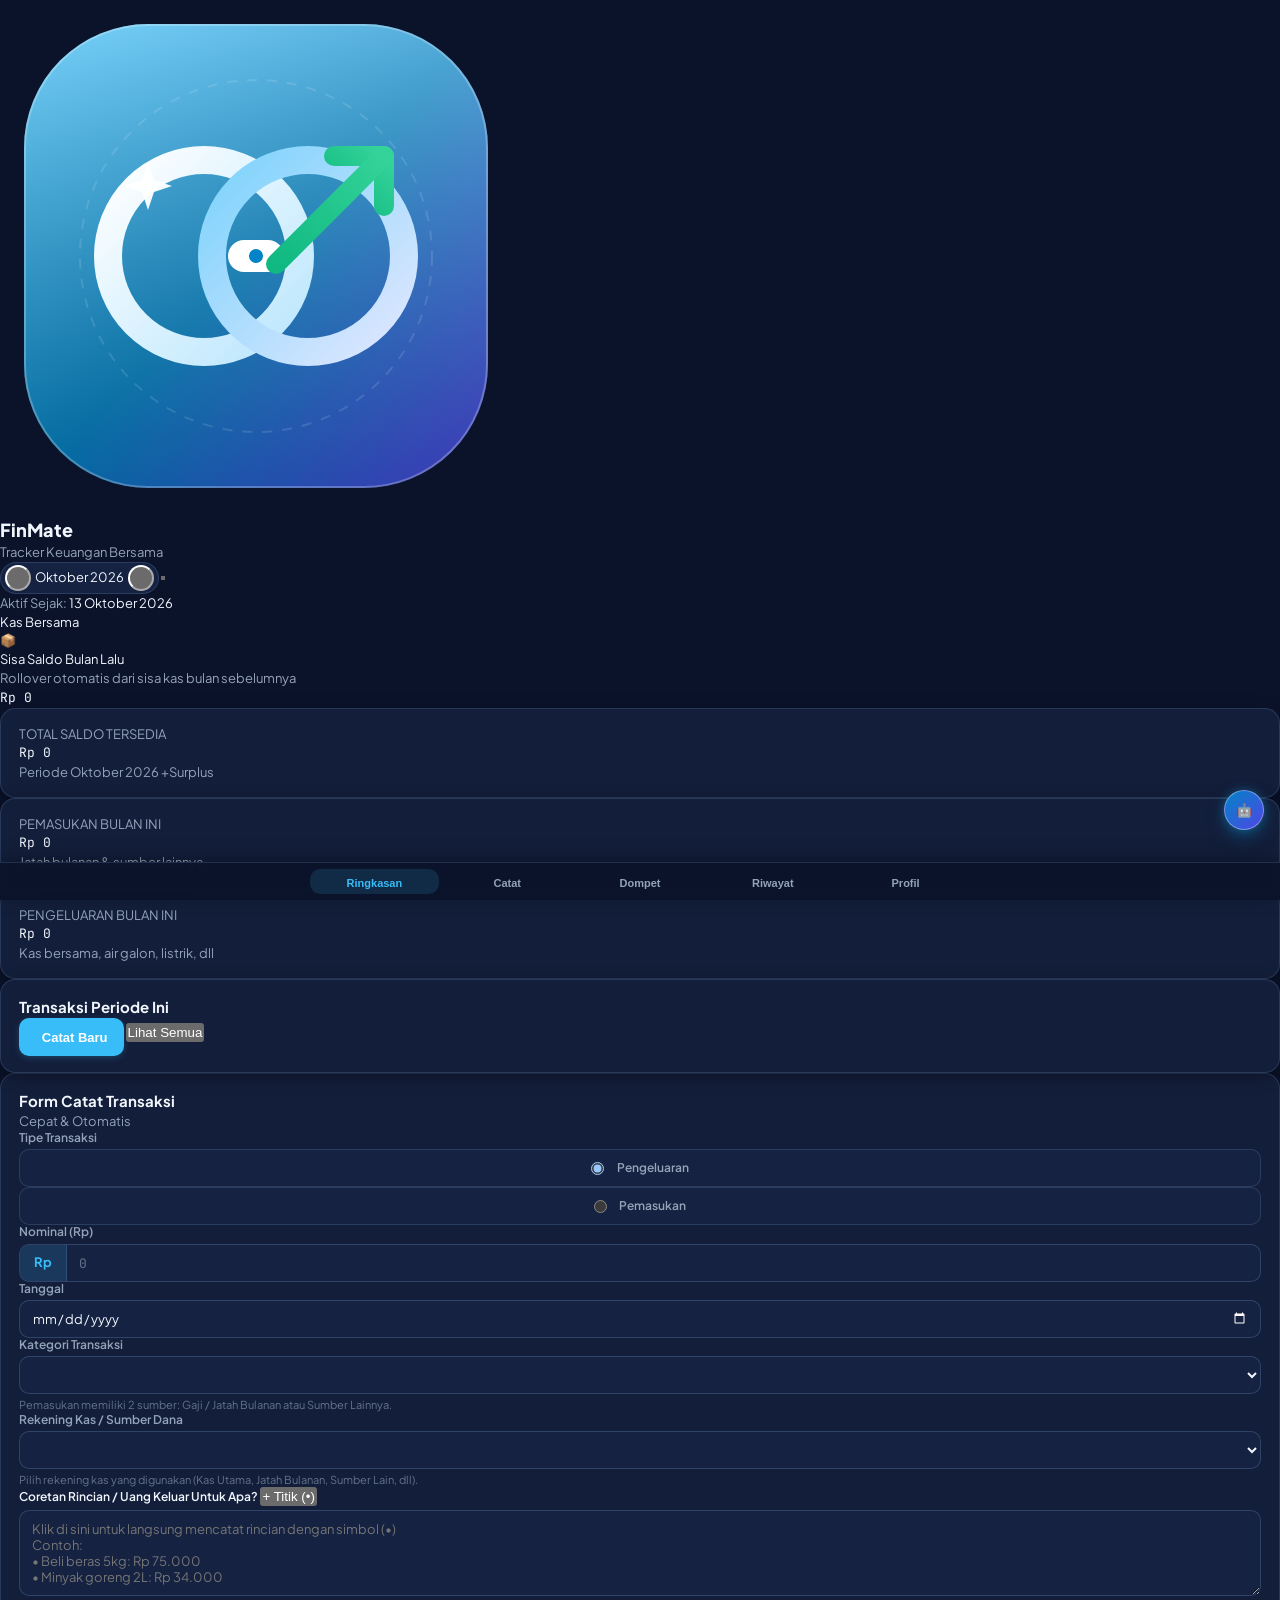
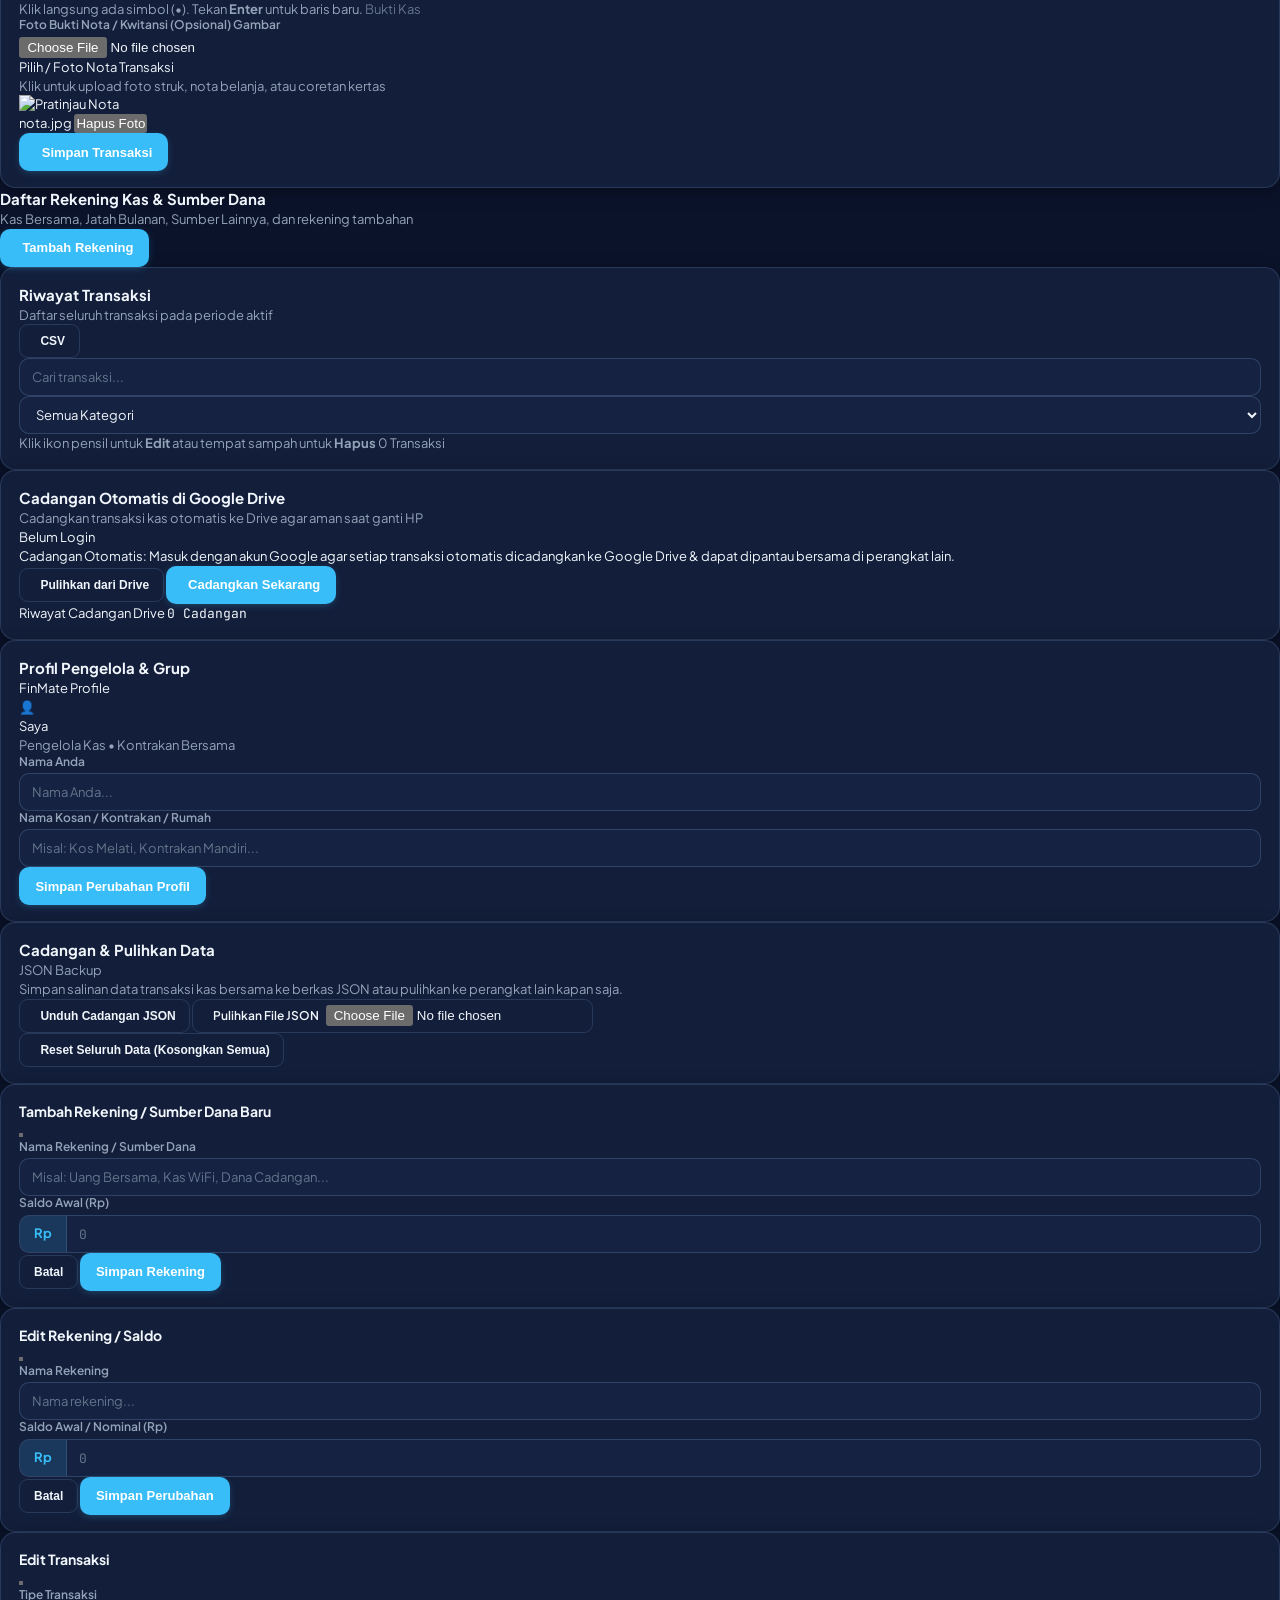
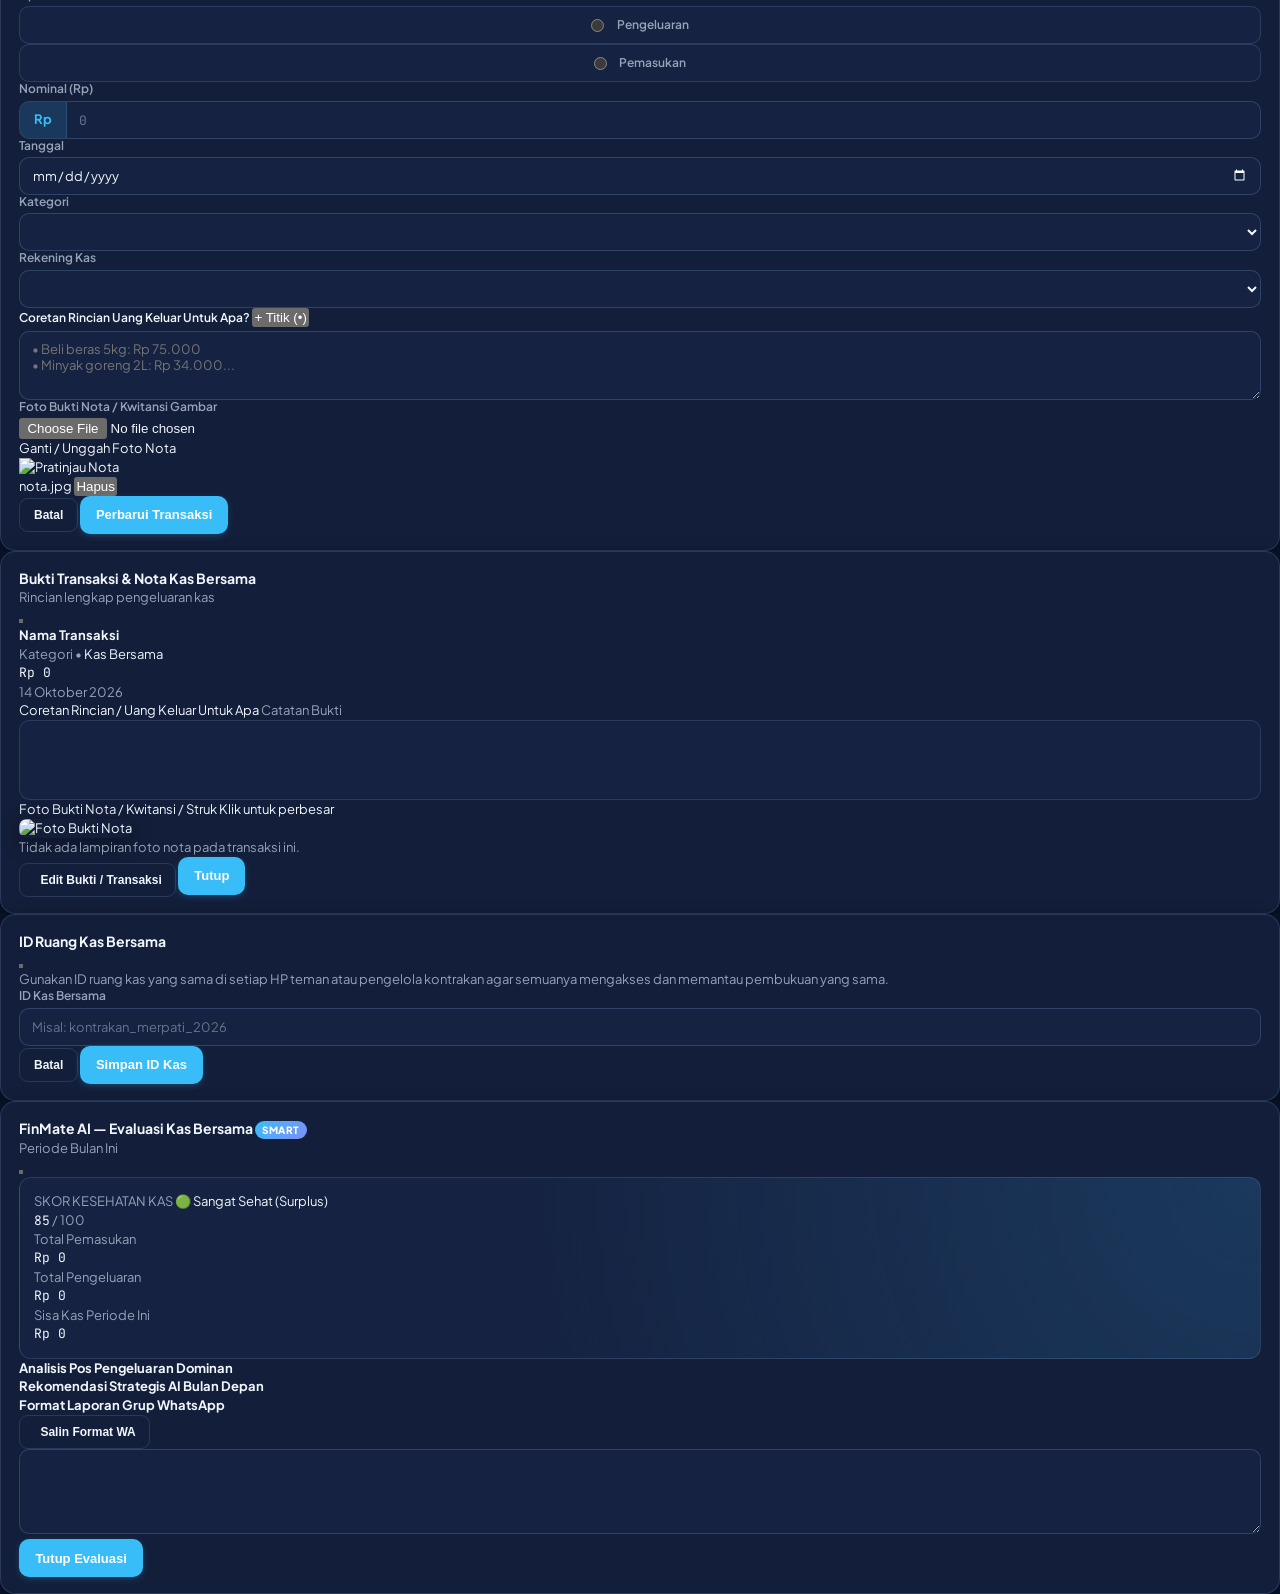
==== commit 81dfd533: "Add files via upload" ====
--- a/index.html
+++ b/index.html
@@ -29,7 +29,7 @@
   <script src="https://unpkg.com/lucide@latest"></script>
 
   <!-- Custom Pastel Blue Stylesheet -->
-  <link rel="stylesheet" href="css/styles.css?v=76" />
+  <link rel="stylesheet" href="css/styles.css?v=77" />
 
   <!-- Google Identity Services (Google Sign-In SDK) -->
   <script src="https://accounts.google.com/gsi/client" async defer></script>
@@ -37,12 +37,12 @@
 <body class="antialiased pb-24">
 
   <!-- ================= TOP HEADER ================= -->
-  <header class="sticky top-0 z-30 border-b border-[var(--border-color)] bg-[var(--bg-header)] backdrop-blur-xl transition-colors">
-    <div class="max-w-[800px] mx-auto px-4 py-2.5">
-      <div class="flex items-center justify-between gap-3">
+  <header class="sticky top-0 z-30 border-b border-[var(--border-color)] bg-[var(--bg-header)] backdrop-blur-xl transition-colors w-full overflow-hidden">
+    <div class="max-w-[800px] mx-auto px-3 sm:px-4 py-2 sm:py-2.5 w-full">
+      <div class="flex items-center justify-between gap-2 w-full">
         
-        <!-- Sisi Kiri: Logo + FinMate -->
-        <div class="flex items-center gap-2.5 shrink-0 min-w-max">
+        <!-- Sisi Kiri: Logo + FinMate + Tracker Keuangan Bersama (Terkunci & Tidak Terpotong) -->
+        <div class="flex items-center gap-2 sm:gap-2.5 shrink-0">
           <div class="w-8 h-8 rounded-xl overflow-hidden shadow-md shadow-sky-500/25 shrink-0 flex items-center justify-center bg-[#0284C7]">
             <img src="./icon.svg" alt="FinMate" class="w-full h-full object-cover" />
           </div>
@@ -71,17 +71,6 @@
             </button>
           </div>
 
-          <!-- Tombol Install PWA Pojok Atas (Persis Model Tracker Keuangan & UTBK) -->
-          <button
-            id="btn-install-pwa"
-            onclick="installPwaApp()"
-            class="btn-install-pwa hidden bg-amber-500 hover:bg-amber-400 active:scale-95 text-slate-950 font-extrabold px-2.5 py-1.5 rounded-lg text-xs shadow-sm transition whitespace-nowrap items-center gap-1.5 cursor-pointer"
-            title="Install Aplikasi di HP / Laptop"
-          >
-            <span>📲</span>
-            <span>Install</span>
-          </button>
-
           <!-- Toggle Dark / Light Theme -->
           <button
             id="themeToggleBtn"
@@ -91,20 +80,6 @@
             aria-label="Toggle Dark / Light Theme"
           >
             <i data-lucide="moon" id="themeIcon" class="w-4 h-4"></i>
-          </button>
-
-          <!-- Google / Cloud Sync Quick Indicator Button -->
-          <button
-            id="headerGoogleSyncBtn"
-            onclick="handleHeaderGoogleSyncClick()"
-            class="p-1.5 rounded-lg border border-[var(--border-color)] bg-[var(--input-bg)] text-secondary-var hover:border-sky-400 hover:text-sky-400 transition flex items-center gap-1.5 shrink-0"
-            title="Status Akun Google & Keuangan Bersama"
-            aria-label="Status Akun Google"
-          >
-            <div id="headerAuthAvatarContainer" class="w-4 h-4 rounded-full flex items-center justify-center overflow-hidden">
-              <i data-lucide="cloud" id="headerCloudIcon" class="w-4 h-4"></i>
-            </div>
-            <span id="headerAuthBadge" class="w-2 h-2 rounded-full bg-slate-400"></span>
           </button>
         </div>
 
@@ -560,15 +535,6 @@
               <span>Cadangkan Sekarang</span>
             </button>
           </div>
-
-          <button
-            type="button"
-            onclick="openGoogleClientIdSetupModal()"
-            class="w-full py-2 px-3 rounded-xl text-[11px] font-semibold bg-slate-900/80 hover:bg-slate-800 text-sky-300 border border-slate-800 flex items-center justify-center gap-2 transition-colors cursor-pointer"
-          >
-            <i data-lucide="key" class="w-3.5 h-3.5 text-sky-400"></i>
-            <span>Hubungkan Google Cloud Console (OAuth Client ID)</span>
-          </button>
         </div>
 
         <!-- Riwayat Cadangan Transaksi Google Drive -->
@@ -658,28 +624,6 @@
             <span>Reset Seluruh Data (Kosongkan Semua)</span>
           </button>
         </div>
-      </div>
-
-      <!-- 5.3 Install Aplikasi FinMate (PWA) -->
-      <div class="app-card space-y-2.5">
-        <div class="border-b border-[var(--border-subtle)] pb-2 flex items-center justify-between">
-          <h2 class="text-xs sm:text-sm font-bold text-primary-var flex items-center gap-1.5">
-            <i data-lucide="smartphone" class="w-4 h-4 text-amber-400"></i>
-            <span>Install FinMate di HP / Laptop</span>
-          </h2>
-          <span class="text-[10px] text-amber-400 font-bold bg-amber-400/15 border border-amber-400/30 px-2 py-0.5 rounded-full">PWA APP</span>
-        </div>
-        <p class="text-[11px] text-secondary-var leading-snug">
-          Pasang FinMate di layar utama HP atau desktop laptop Anda untuk akses secepat aplikasi bawaan tanpa perlu membuka browser secara manual.
-        </p>
-        <button
-          type="button"
-          onclick="installPwaApp()"
-          class="w-full py-2.5 px-4 rounded-xl text-xs font-bold flex items-center justify-center gap-2 bg-amber-500 hover:bg-amber-400 active:scale-[0.99] text-slate-950 shadow-md transition-all cursor-pointer"
-        >
-          <span class="text-sm">📲</span>
-          <span>Install FinMate Sekarang</span>
-        </button>
       </div>
 
     </div>
@@ -1112,15 +1056,6 @@
     </div>
   </div>
 
-  <!-- ================= MODAL LOGIN DENGAN GOOGLE (MULTI-STEP OTENTIK SEPERTI TRACKER KEUANGAN) ================= -->
-  <div id="modalGoogleAuth" class="fixed inset-0 z-50 modal-overlay hidden items-center justify-center p-3 sm:p-4" onclick="handleGoogleModalOverlayClick(event)">
-    <div class="w-full max-w-[420px] p-0 overflow-hidden my-auto relative border border-[#dadce0] shadow-2xl bg-white text-[#202124] rounded-[24px] sm:rounded-[28px]" onclick="event.stopPropagation()">
-      <div id="googleAuthModalBody">
-        <!-- Rendered via JavaScript: Step 1 (Pilih Akun) -> Step 2 (Persetujuan Drive) -> Step 3 (Konfirmasi Nama) -> Step 4 (Sambutan) -->
-      </div>
-    </div>
-  </div>
-
   <!-- ================= MODAL EVALUASI AI AKHIR BULAN ================= -->
   <div id="modalAiEvaluation" class="fixed inset-0 z-50 modal-overlay hidden items-center justify-center p-3 sm:p-4">
     <div class="app-card w-full max-w-lg space-y-3.5 my-auto max-h-[90vh] overflow-y-auto relative">
@@ -1229,7 +1164,7 @@
   </div>
 
   <!-- Scripts -->
-  <script src="js/data.js"></script>
-  <script src="js/app.js"></script>
+  <script src="js/data.js?v=3"></script>
+  <script src="js/app.js?v=3"></script>
 </body>
 </html>
--- a/css/styles.css
+++ b/css/styles.css
@@ -63,7 +63,16 @@
   -webkit-tap-highlight-color: transparent;
 }
 
+html {
+  overflow-x: hidden;
+  width: 100%;
+  max-width: 100vw;
+}
+
 body {
+  overflow-x: hidden;
+  width: 100%;
+  max-width: 100vw;
   background-color: var(--bg-body);
   color: var(--text-primary);
   font-family: 'Plus Jakarta Sans', -apple-system, BlinkMacSystemFont, sans-serif;
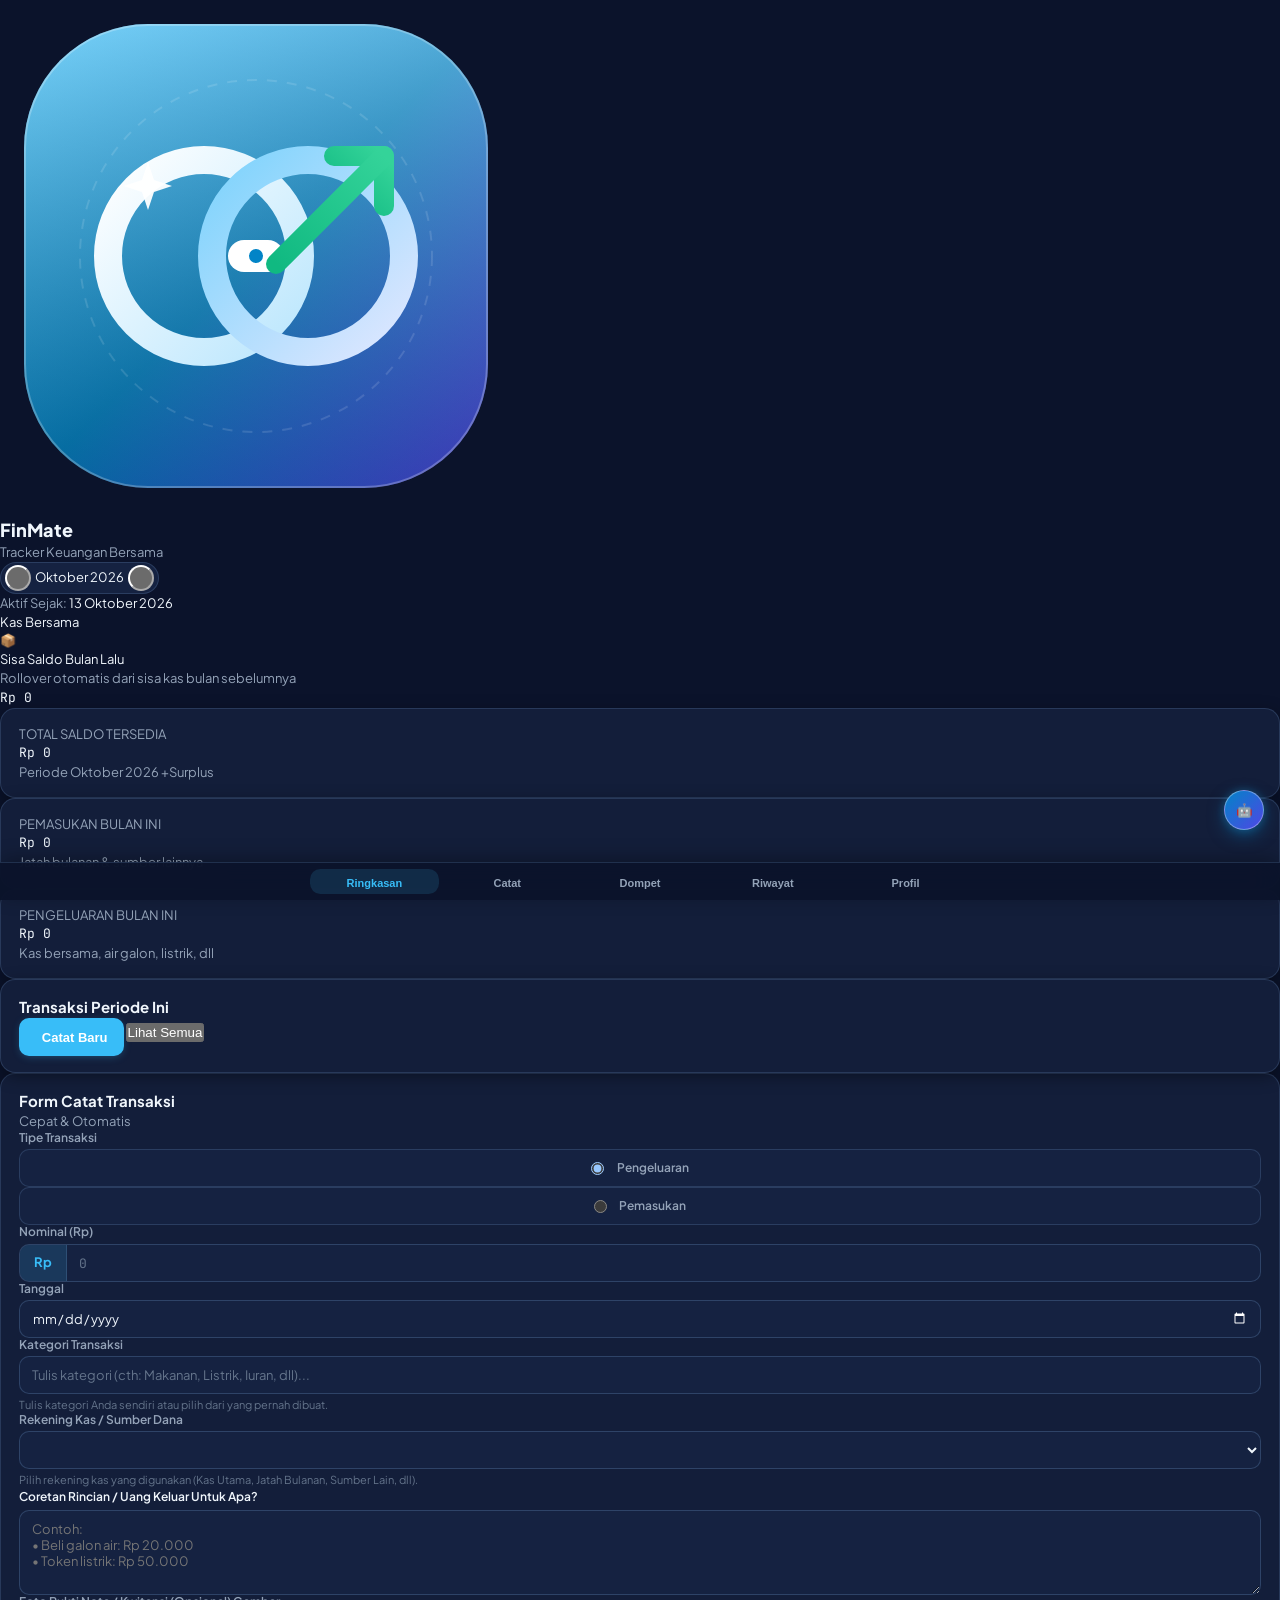
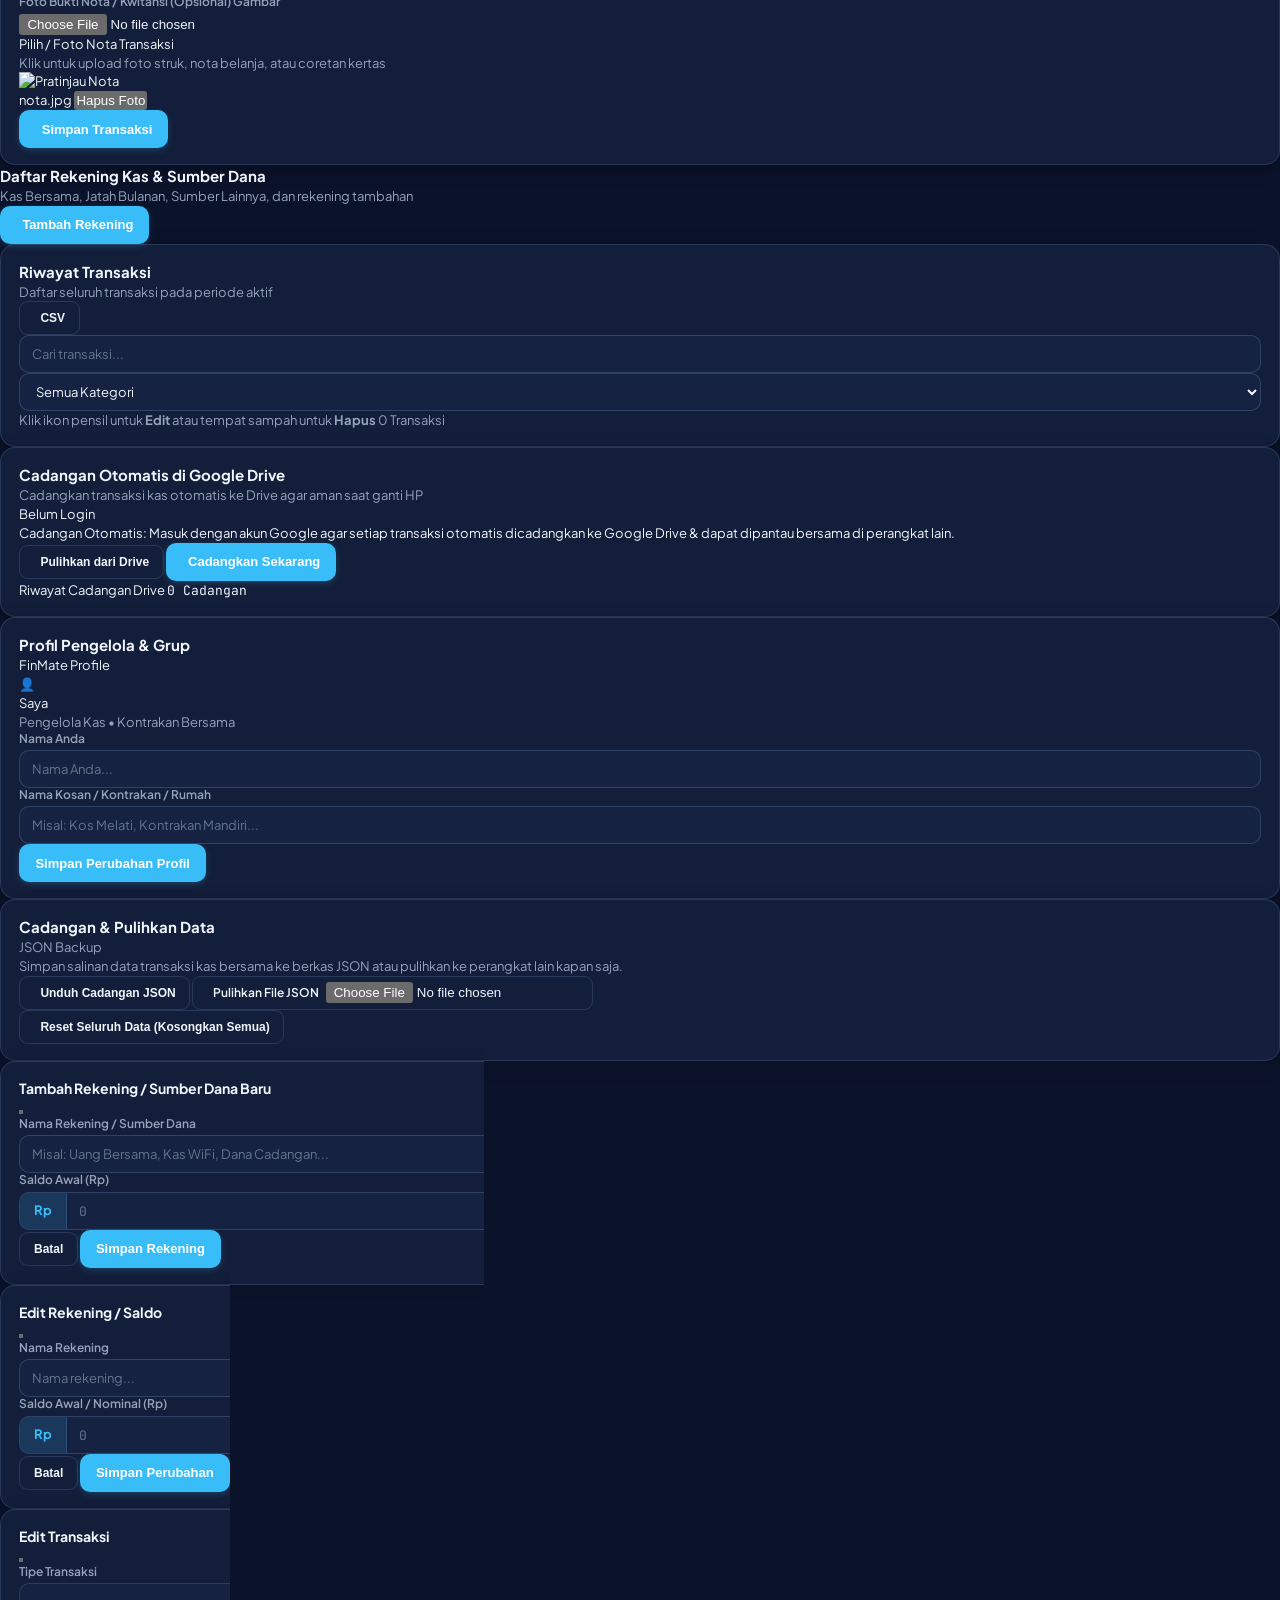
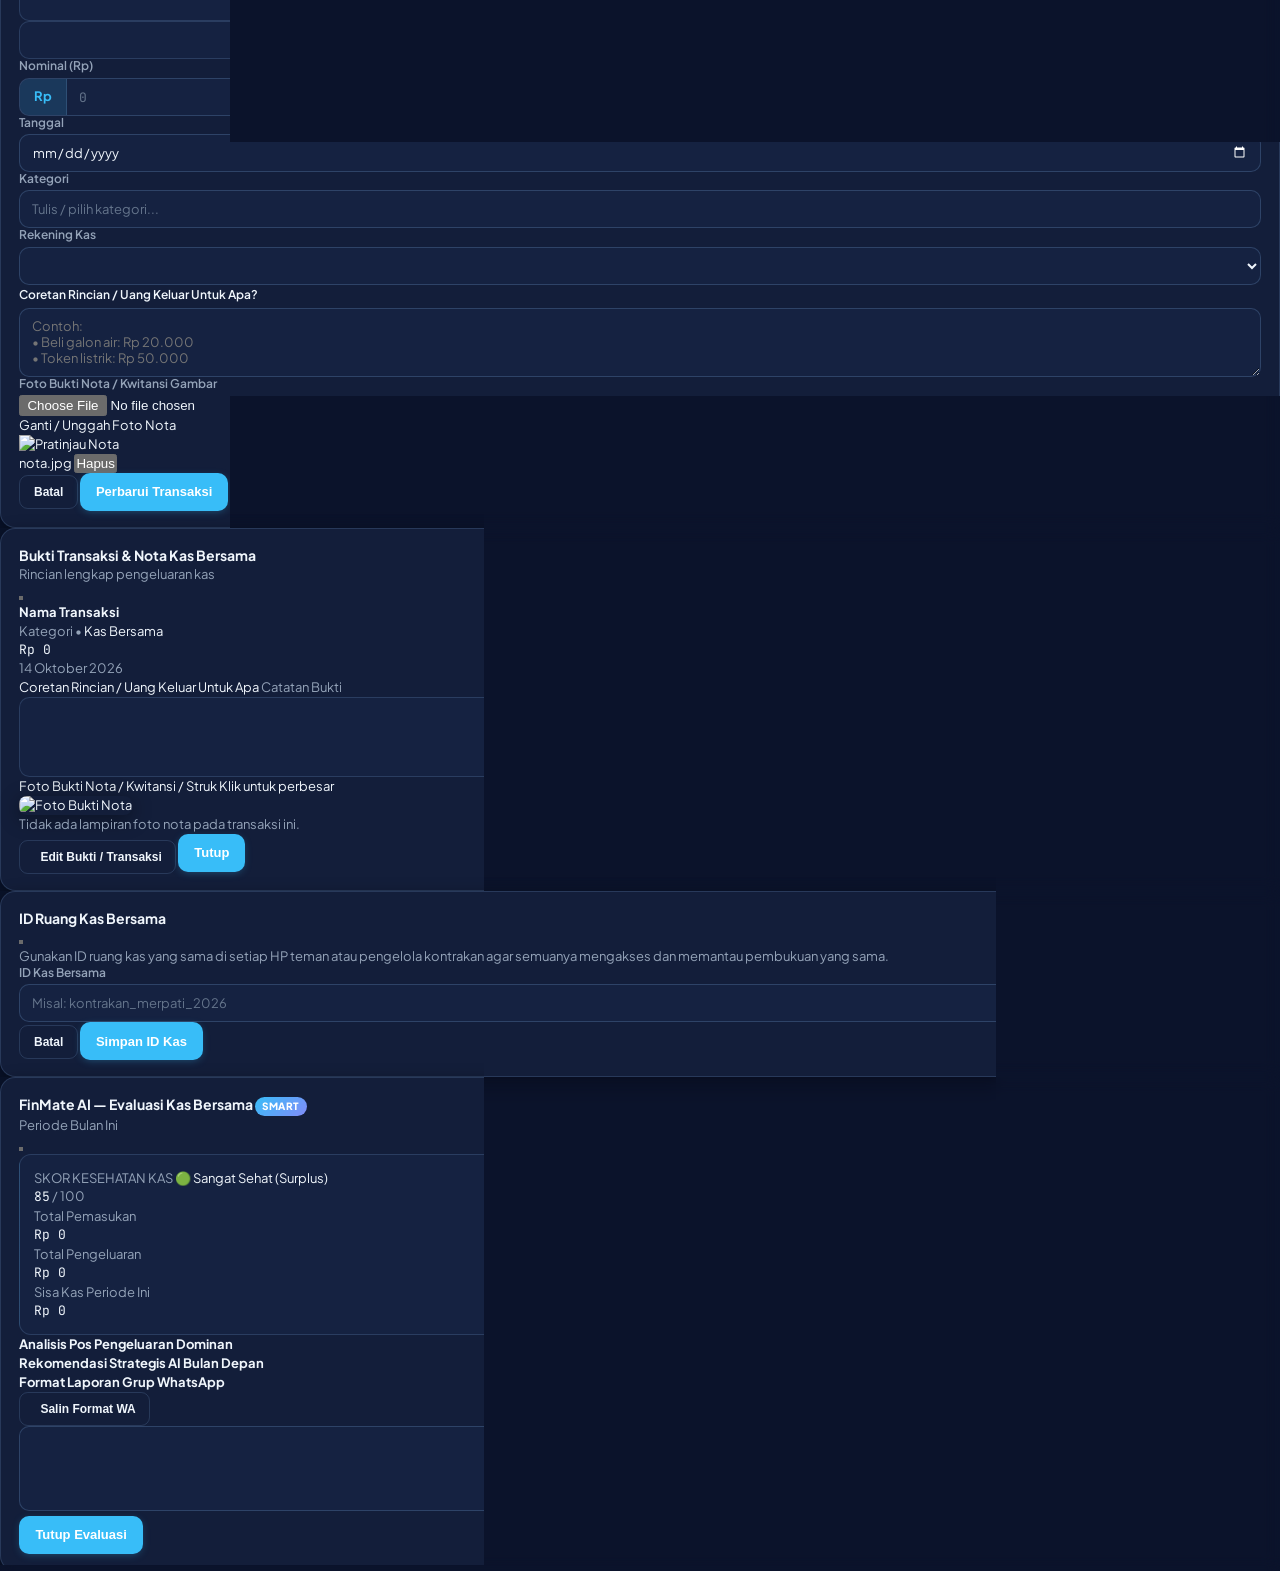
==== commit b84e92da: "Add files via upload" ====
--- a/index.html
+++ b/index.html
@@ -71,16 +71,6 @@
             </button>
           </div>
 
-          <!-- Toggle Dark / Light Theme -->
-          <button
-            id="themeToggleBtn"
-            onclick="toggleTheme()"
-            class="p-1.5 rounded-lg border border-[var(--border-color)] bg-[var(--input-bg)] text-primary-var hover:border-sky-400 transition flex items-center justify-center shrink-0"
-            title="Ubah Tema (Dark/Light)"
-            aria-label="Toggle Dark / Light Theme"
-          >
-            <i data-lucide="moon" id="themeIcon" class="w-4 h-4"></i>
-          </button>
         </div>
 
       </div>
@@ -268,14 +258,19 @@
             </div>
           </div>
 
-          <!-- Kategori Transaksi -->
+          <!-- Kategori Transaksi (Diisi Sendiri oleh Pengguna) -->
           <div class="form-group">
             <label for="txCategory" class="form-label">Kategori Transaksi</label>
-            <select id="txCategory">
-              <!-- Diisi dinamis oleh JavaScript -->
-            </select>
+            <input
+              type="text"
+              id="txCategory"
+              list="txCategoryList"
+              placeholder="Tulis kategori (cth: Makanan, Listrik, Iuran, dll)..."
+              class="w-full text-xs sm:text-sm p-3 rounded-xl bg-[var(--input-bg)] border border-[var(--input-border)] text-primary-var focus:border-sky-400 focus:ring-1 focus:ring-sky-400"
+            />
+            <datalist id="txCategoryList"></datalist>
             <p id="txCategoryHint" class="form-hint mt-0.5 text-[10.5px]">
-              Pemasukan memiliki 2 sumber: Gaji / Jatah Bulanan atau Sumber Lainnya.
+              Tulis kategori Anda sendiri atau pilih dari yang pernah dibuat.
             </p>
           </div>
 
@@ -297,31 +292,16 @@
                 <i data-lucide="file-text" class="w-3.5 h-3.5 text-sky-400"></i>
                 <span id="txNotesLabel" class="font-bold text-primary-var">Coretan Rincian / Uang Keluar Untuk Apa?</span>
               </label>
-              <button
-                type="button"
-                onclick="insertBulletPointToNotes('txNotes')"
-                class="text-[10px] font-bold text-sky-400 bg-sky-500/15 hover:bg-sky-500/25 border border-sky-400/30 px-2 py-0.5 rounded-md transition flex items-center gap-1 active:scale-95"
-                title="Klik untuk tambah simbol titik (•)"
-              >
-                <span>+ Titik (•)</span>
-              </button>
             </div>
             <textarea
               id="txNotes"
               rows="4"
-              placeholder="Klik di sini untuk langsung mencatat rincian dengan simbol (•)&#10;Contoh:&#10;• Beli beras 5kg: Rp 75.000&#10;• Minyak goreng 2L: Rp 34.000"
+              placeholder="Contoh:&#10;• Beli galon air: Rp 20.000&#10;• Token listrik: Rp 50.000"
               class="w-full text-xs font-mono p-3 rounded-xl bg-[var(--input-bg)] border border-[var(--input-border)] focus:border-sky-400 focus:ring-1 focus:ring-sky-400 leading-relaxed resize-y"
               onfocus="handleBulletAutoInsertOnFocus(this)"
               onclick="handleBulletAutoInsertOnFocus(this)"
               onkeydown="handleBulletKeyDown(event, this)"
             ></textarea>
-            <div class="flex items-center justify-between text-[10px] text-secondary-var pt-0.5 px-0.5">
-              <span class="flex items-center gap-1 text-sky-400 font-medium">
-                <i data-lucide="sparkles" class="w-3 h-3"></i>
-                <span>Klik langsung ada simbol (•). Tekan <strong>Enter</strong> untuk baris baru.</span>
-              </span>
-              <span class="text-muted-var">Bukti Kas</span>
-            </div>
           </div>
 
           <!-- Upload Foto Bukti Nota / Kwitansi / Struk -->
@@ -828,7 +808,15 @@
         <!-- Kategori -->
         <div class="form-group">
           <label for="editTxCategory" class="form-label">Kategori</label>
-          <select id="editTxCategory"></select>
+          <input
+            type="text"
+            id="editTxCategory"
+            list="editTxCategoryList"
+            placeholder="Tulis / pilih kategori..."
+            class="w-full text-xs sm:text-sm p-3 rounded-xl bg-[var(--input-bg)] border border-[var(--input-border)] text-primary-var focus:border-sky-400"
+            autocomplete="off"
+          />
+          <datalist id="editTxCategoryList"></datalist>
         </div>
 
         <!-- Rekening Kas -->
@@ -842,21 +830,13 @@
           <div class="flex items-center justify-between mb-0.5">
             <label for="editTxNotes" class="form-label flex items-center gap-1.5 cursor-pointer">
               <i data-lucide="file-text" class="w-3.5 h-3.5 text-sky-400"></i>
-              <span class="font-bold text-primary-var">Coretan Rincian Uang Keluar Untuk Apa?</span>
+              <span class="font-bold text-primary-var">Coretan Rincian / Uang Keluar Untuk Apa?</span>
             </label>
-            <button
-              type="button"
-              onclick="insertBulletPointToNotes('editTxNotes')"
-              class="text-[10px] font-bold text-sky-400 bg-sky-500/15 hover:bg-sky-500/25 border border-sky-400/30 px-2 py-0.5 rounded-md transition flex items-center gap-1 active:scale-95"
-              title="Tambah Simbol Titik (•)"
-            >
-              <span>+ Titik (•)</span>
-            </button>
           </div>
           <textarea
             id="editTxNotes"
             rows="3"
-            placeholder="• Beli beras 5kg: Rp 75.000&#10;• Minyak goreng 2L: Rp 34.000..."
+            placeholder="Contoh:&#10;• Beli galon air: Rp 20.000&#10;• Token listrik: Rp 50.000"
             class="w-full text-xs font-mono p-3 rounded-xl bg-[var(--input-bg)] border border-[var(--input-border)] focus:border-sky-400 leading-relaxed resize-y"
             onfocus="handleBulletAutoInsertOnFocus(this)"
             onclick="handleBulletAutoInsertOnFocus(this)"
@@ -1164,7 +1144,7 @@
   </div>
 
   <!-- Scripts -->
-  <script src="js/data.js?v=3"></script>
-  <script src="js/app.js?v=3"></script>
+  <script src="js/data.js?v=5"></script>
+  <script src="js/app.js?v=5"></script>
 </body>
 </html>
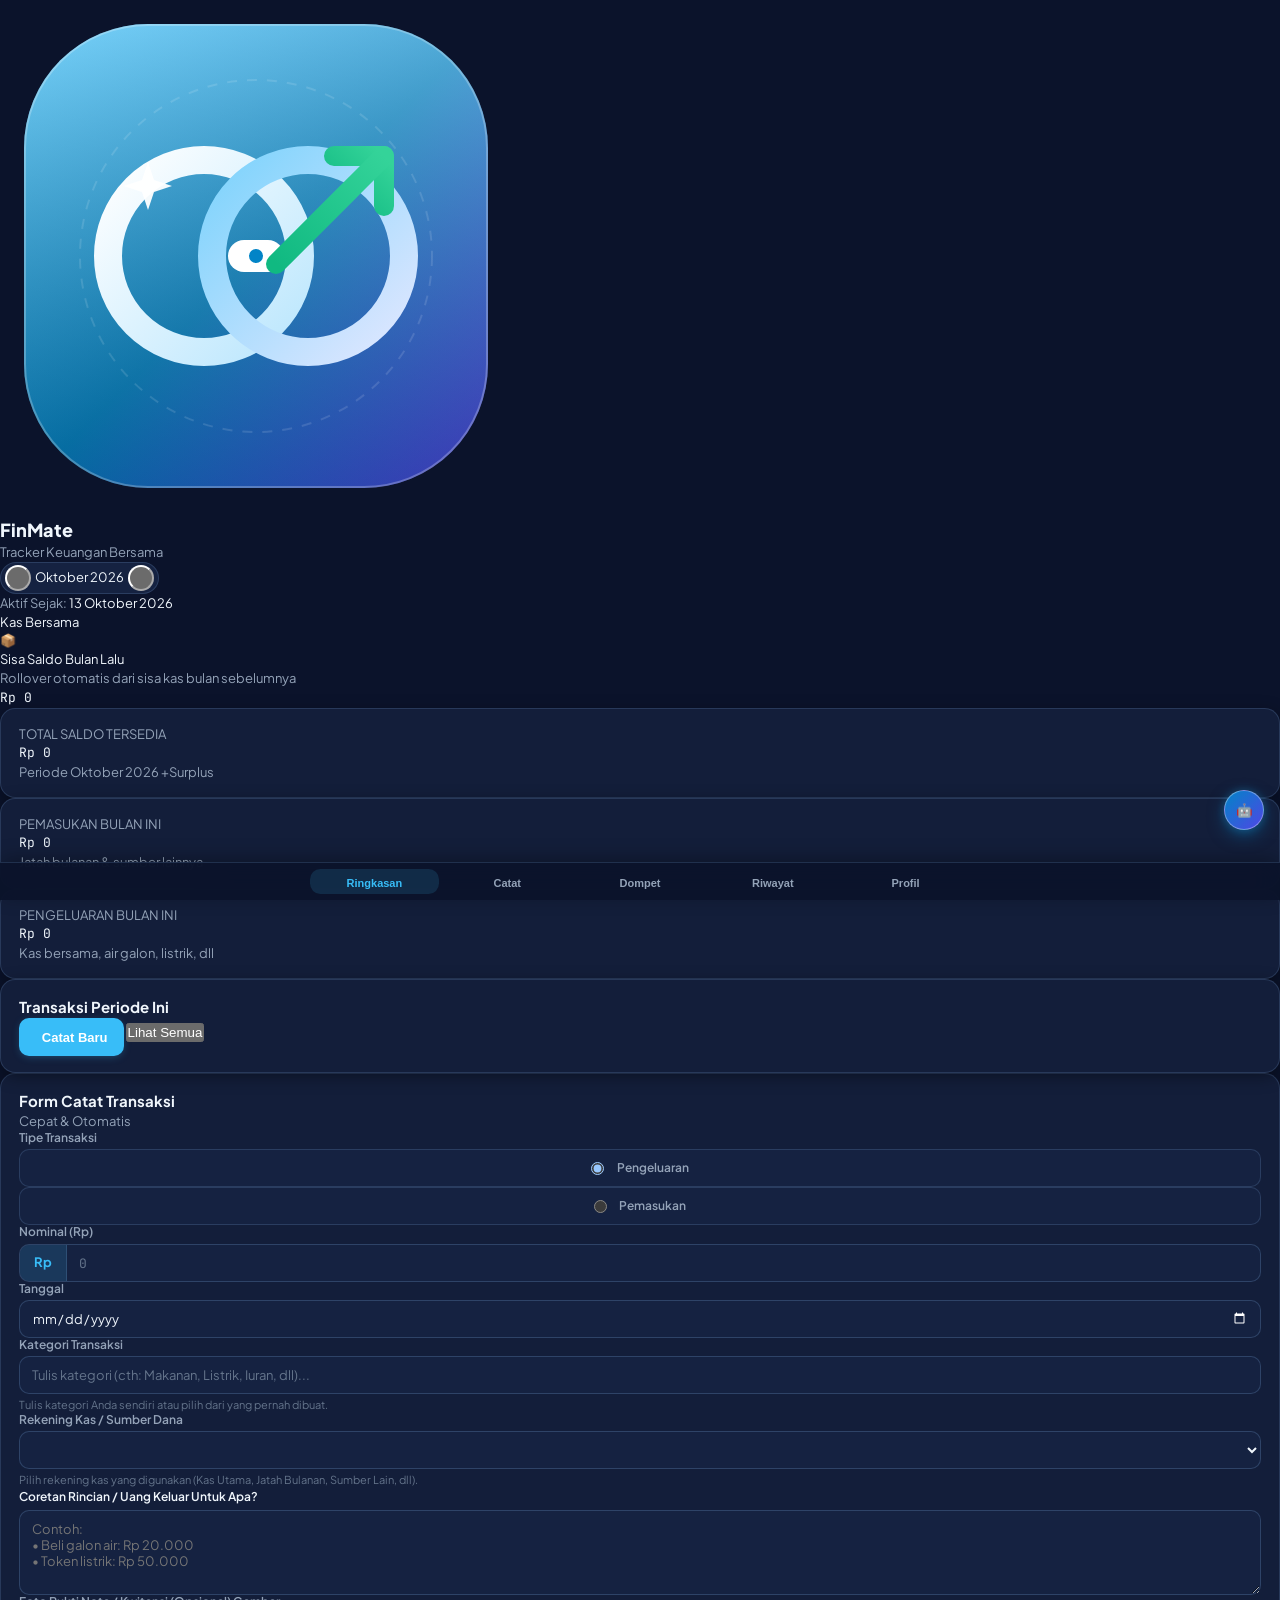
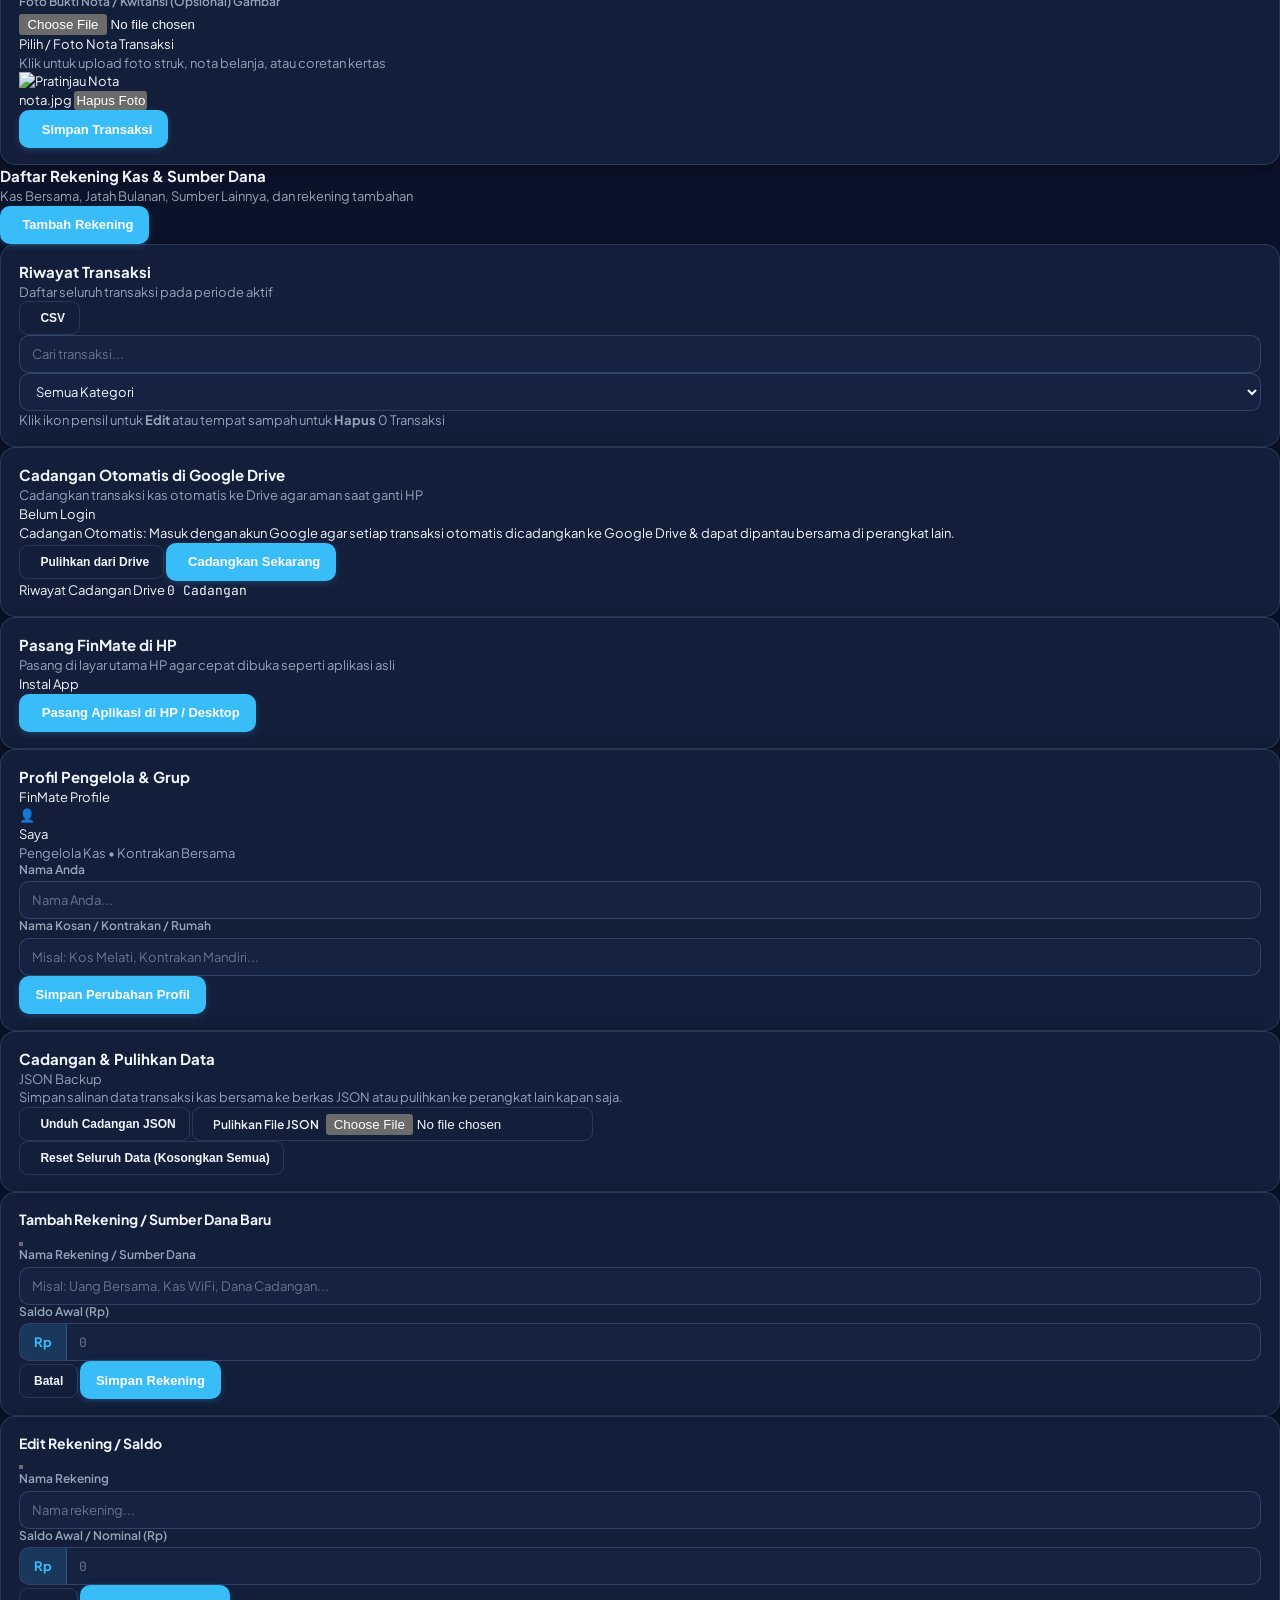
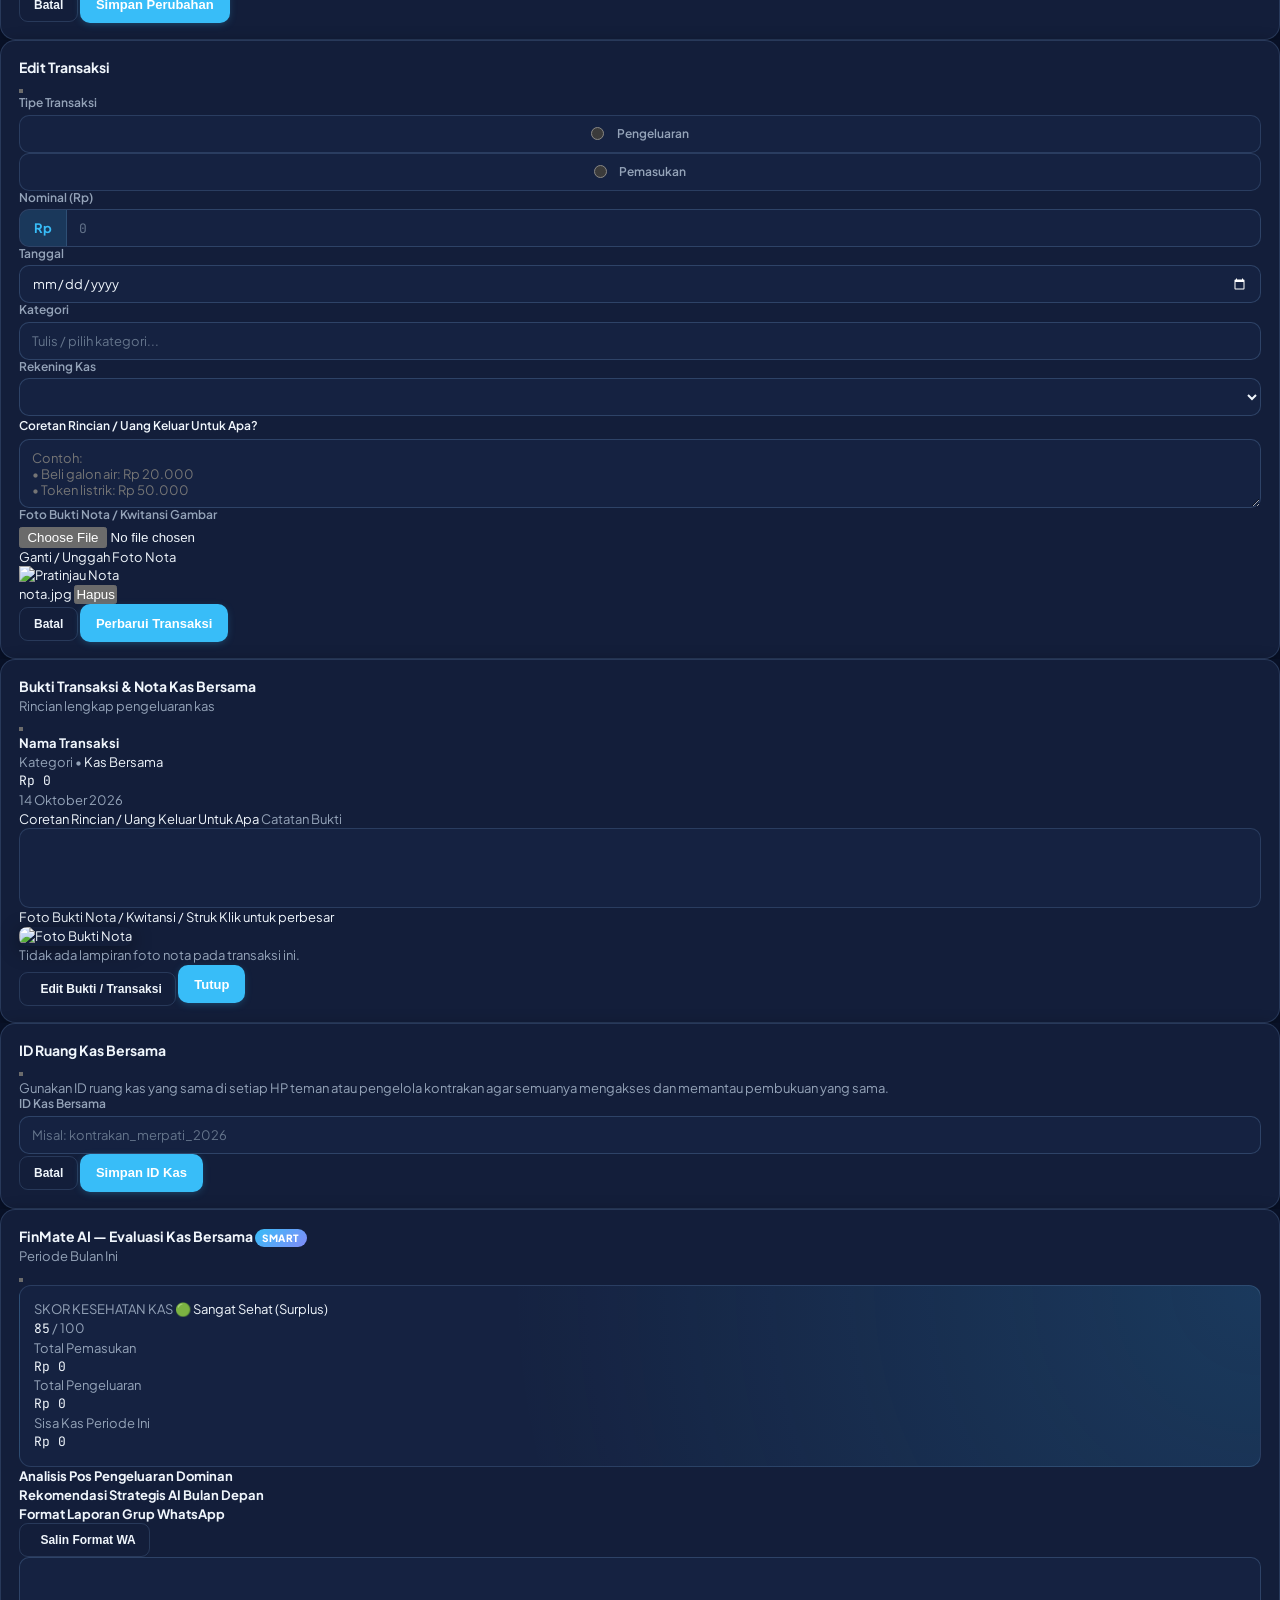
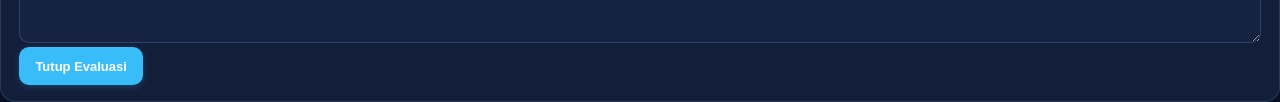
==== commit fac6a439: "Add files via upload" ====
--- a/index.html
+++ b/index.html
@@ -531,7 +531,34 @@
 
       </div>
 
-      <!-- 5.1 Kartu Identitas Profil -->
+      <!-- 5.1 Pasang Aplikasi di HP (PWA Install) -->
+      <div id="pwaInstallProfileCard" class="app-card space-y-3 border-sky-400/30 bg-gradient-to-r from-sky-500/10 via-[var(--bg-card)] to-emerald-500/10 shadow-sm">
+        <div class="flex items-center justify-between">
+          <div class="flex items-center gap-2.5 min-w-0">
+            <div class="w-9 h-9 rounded-xl bg-sky-500/20 border border-sky-400/30 flex items-center justify-center text-sky-400 shrink-0">
+              <i data-lucide="smartphone" class="w-4 h-4"></i>
+            </div>
+            <div class="min-w-0">
+              <h2 class="text-xs sm:text-sm font-bold text-primary-var truncate">Pasang FinMate di HP</h2>
+              <p class="text-[10.5px] text-secondary-var truncate">Pasang di layar utama HP agar cepat dibuka seperti aplikasi asli</p>
+            </div>
+          </div>
+          <span class="text-[10px] font-bold text-sky-400 bg-sky-500/15 border border-sky-400/30 px-2 py-0.5 rounded-full whitespace-nowrap">
+            Instal App
+          </span>
+        </div>
+
+        <button
+          type="button"
+          onclick="installPwaApp()"
+          class="btn-install-pwa btn-primary w-full h-9 text-xs justify-center gap-2 font-bold shadow-md shadow-sky-500/20 active:scale-[0.99] cursor-pointer"
+        >
+          <i data-lucide="download-cloud" class="w-4 h-4"></i>
+          <span>Pasang Aplikasi di HP / Desktop</span>
+        </button>
+      </div>
+
+      <!-- 5.2 Kartu Identitas Profil -->
       <div class="app-card space-y-3">
         <div class="border-b border-[var(--border-subtle)] pb-2 flex items-center justify-between">
           <h2 class="text-xs sm:text-sm font-bold text-primary-var flex items-center gap-1.5">
@@ -1144,7 +1171,7 @@
   </div>
 
   <!-- Scripts -->
-  <script src="js/data.js?v=5"></script>
-  <script src="js/app.js?v=5"></script>
+  <script src="js/data.js?v=6"></script>
+  <script src="js/app.js?v=6"></script>
 </body>
 </html>
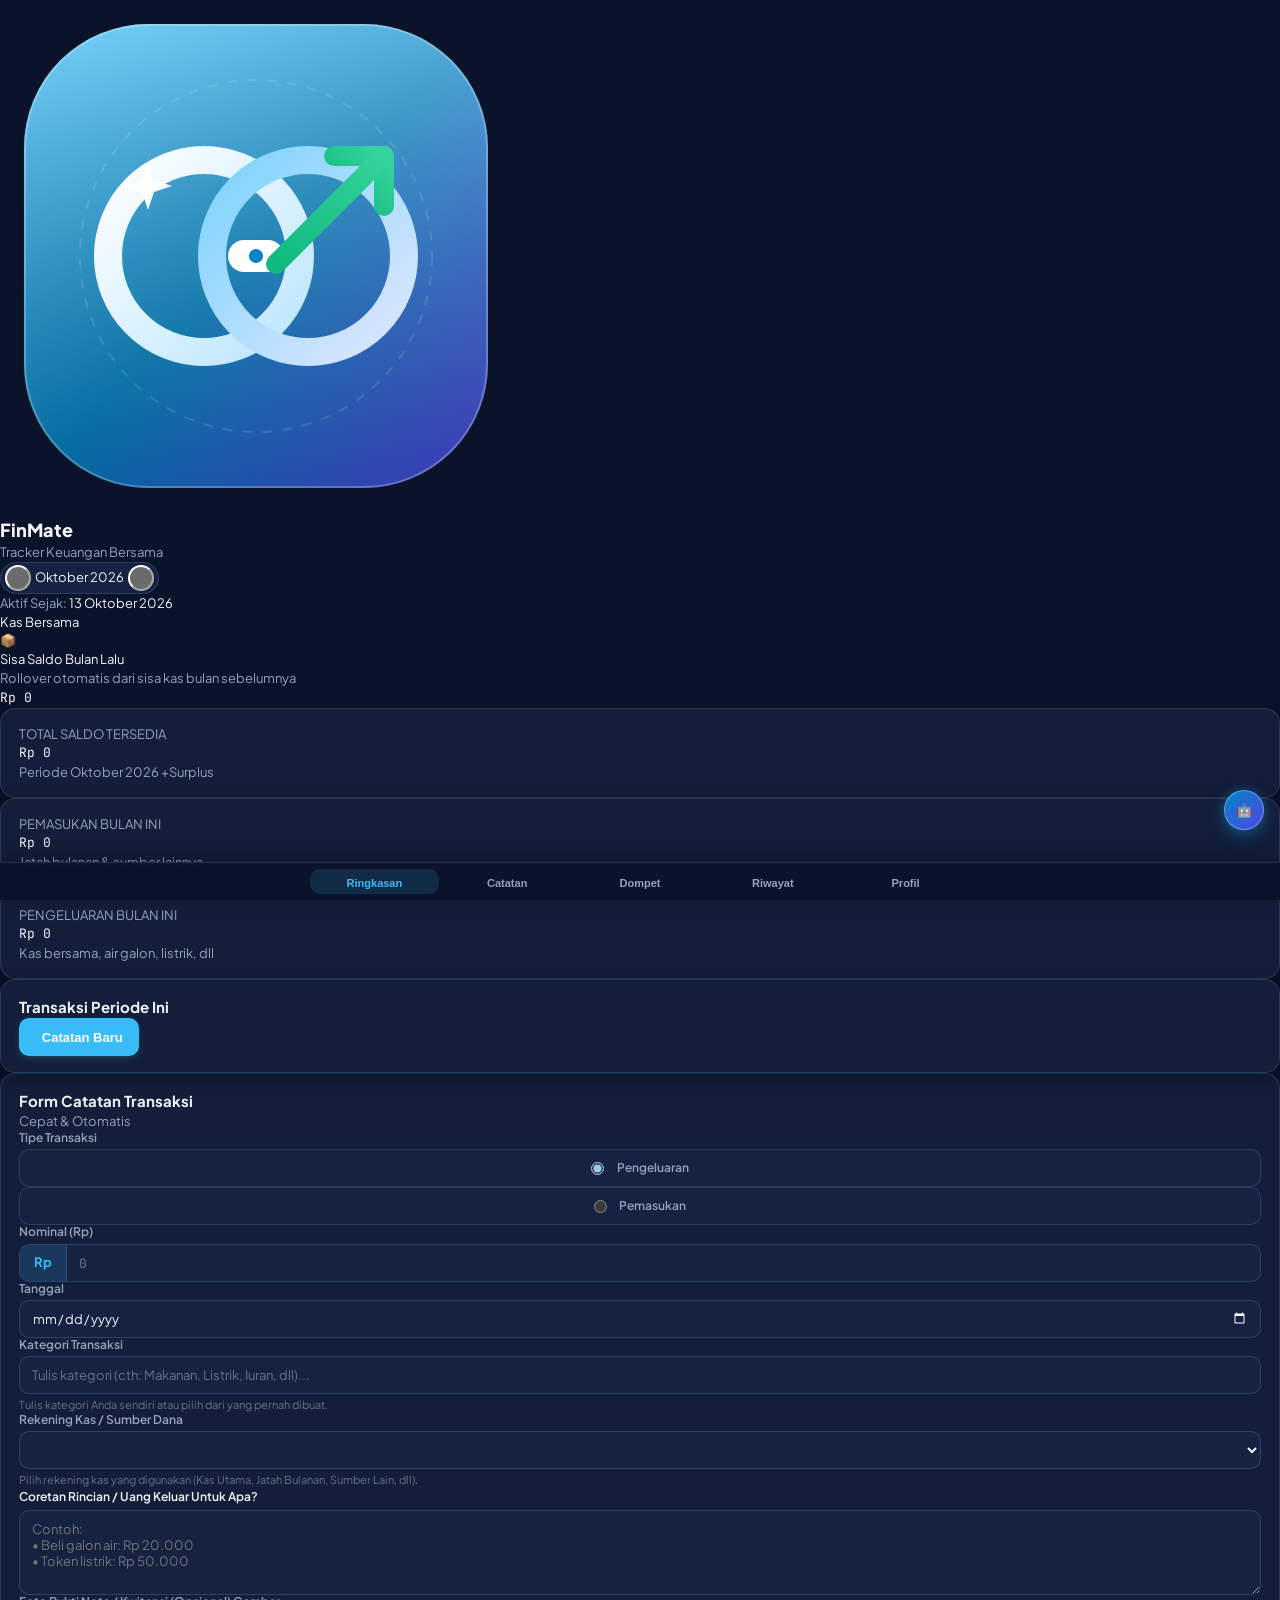
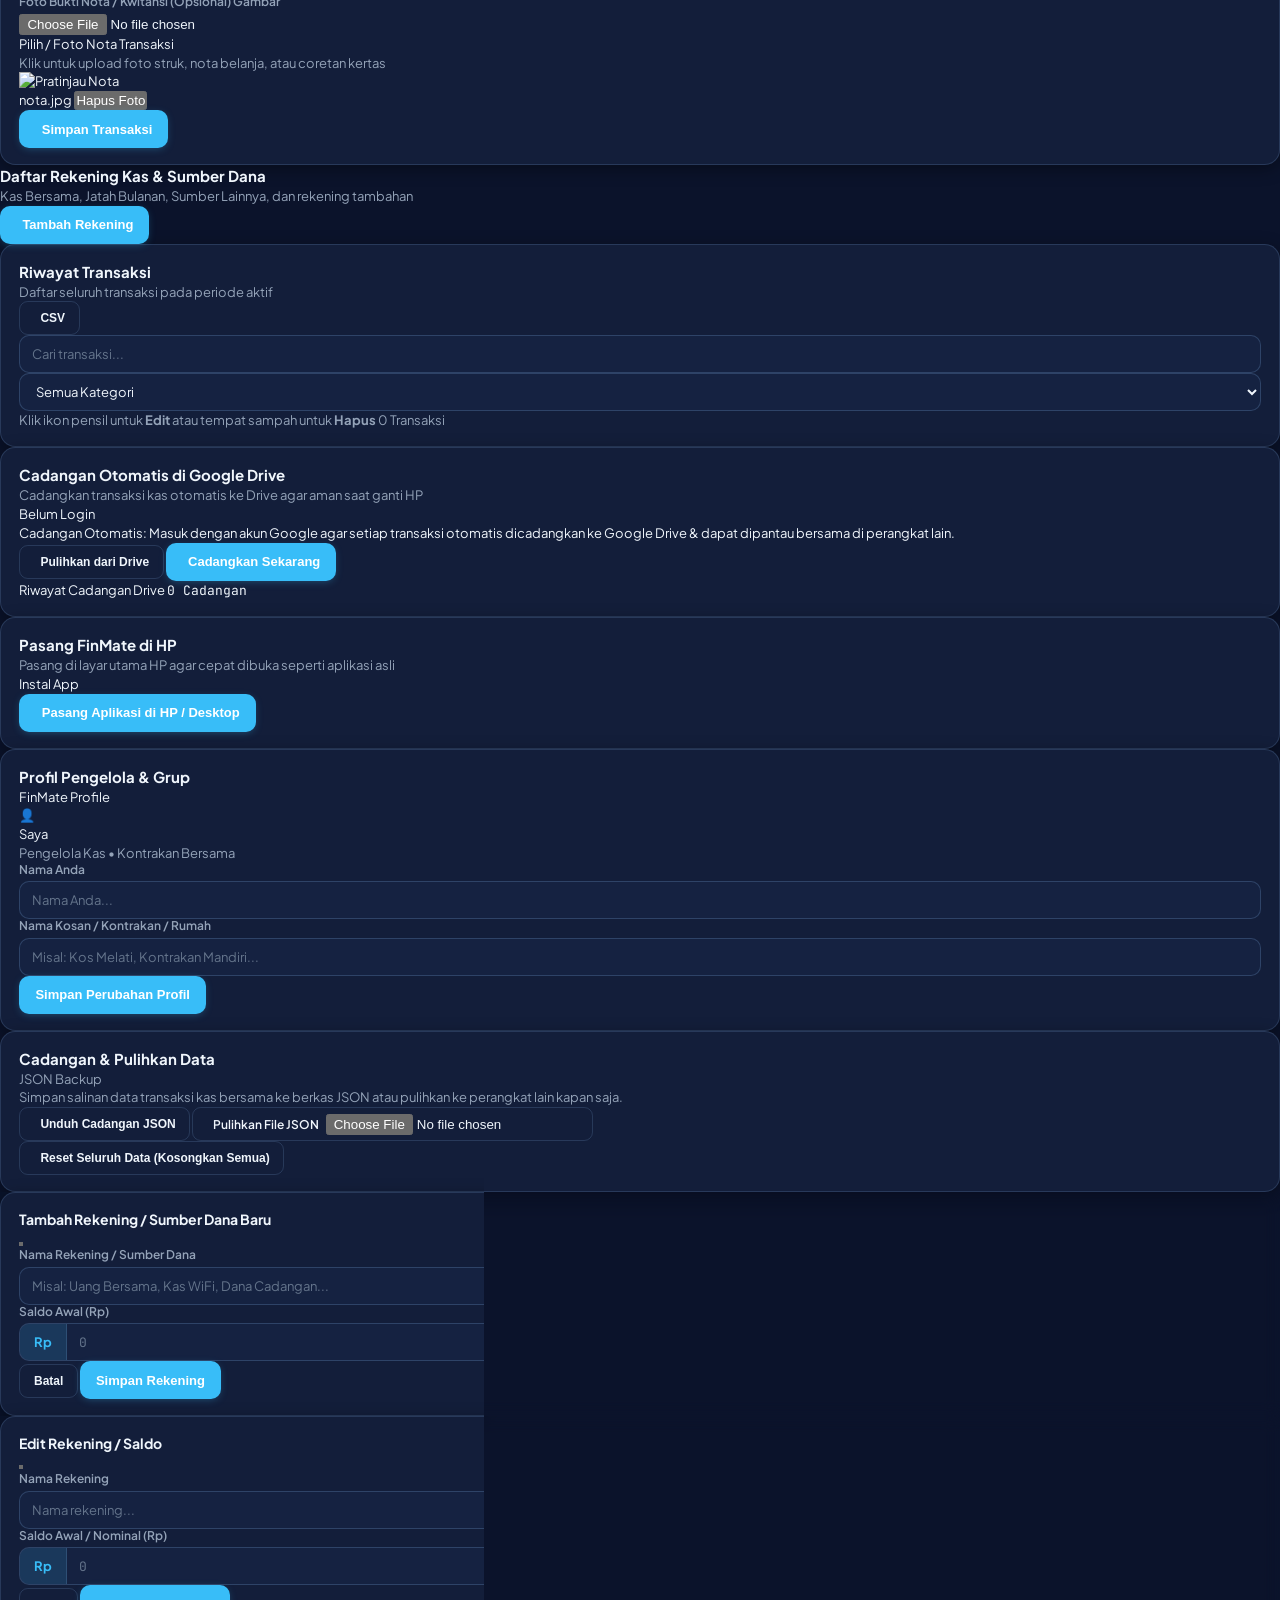
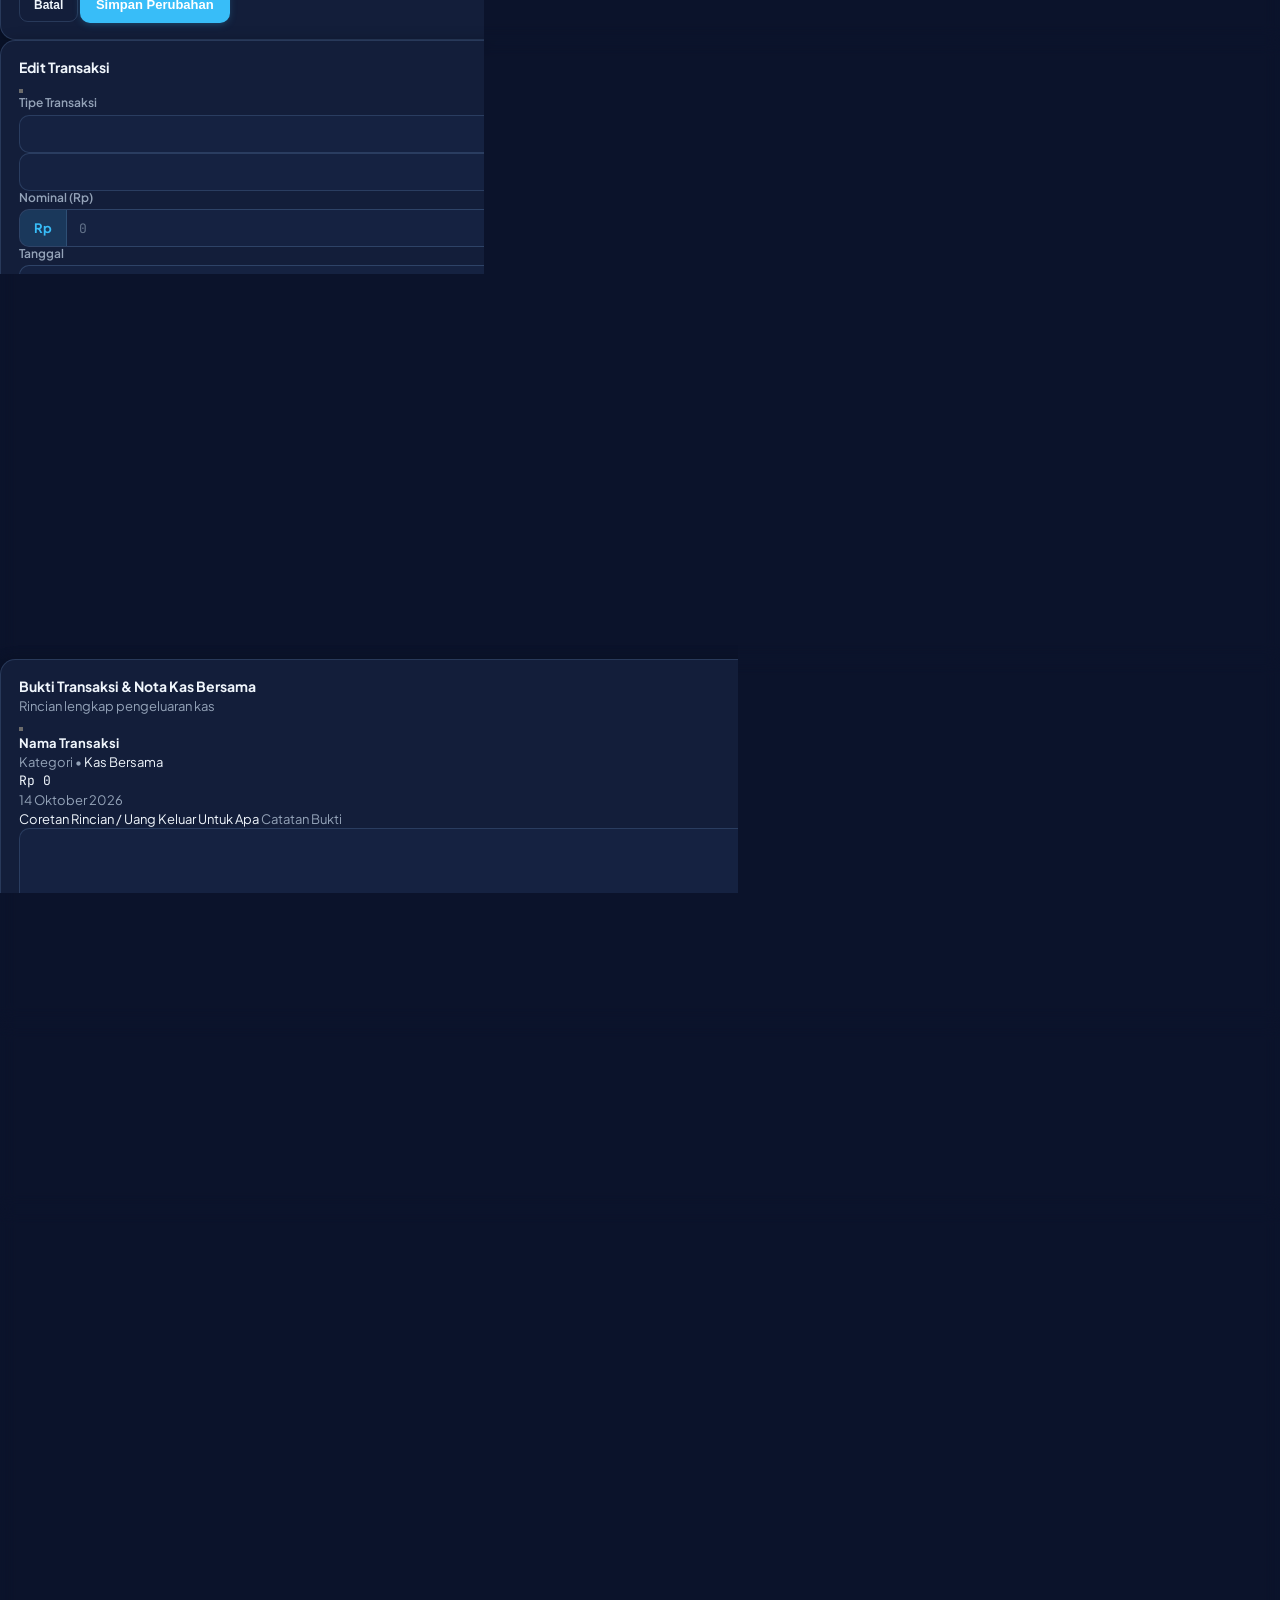
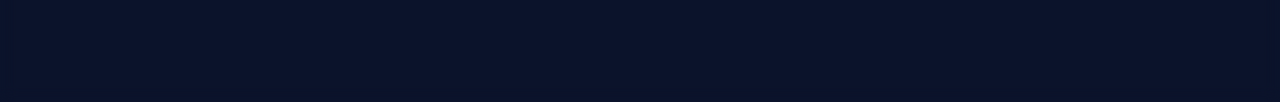
==== commit d40c439f: "Add files via upload" ====
--- a/index.html
+++ b/index.html
@@ -169,26 +169,19 @@
 
       <!-- 1.2 Aktivitas Terkini & Tombol Pintas -->
       <section class="app-card space-y-3" aria-label="Aktivitas Terkini">
-        <div class="flex items-center justify-between border-b border-[var(--border-subtle)] pb-2">
-          <h2 class="text-xs sm:text-sm font-bold text-primary-var flex items-center gap-1.5">
-            <i data-lucide="clock" class="w-4 h-4 text-sky-400"></i>
-            <span id="recentTxHeader">Transaksi Periode Ini</span>
+        <div class="flex items-center justify-between border-b border-[var(--border-subtle)] pb-2 gap-2">
+          <h2 class="text-xs sm:text-sm font-bold text-primary-var flex items-center gap-1.5 min-w-0">
+            <i data-lucide="clock" class="w-4 h-4 text-sky-400 shrink-0"></i>
+            <span id="recentTxHeader" class="whitespace-nowrap font-bold">Transaksi Periode Ini</span>
           </h2>
-          <div class="flex items-center gap-2 shrink-0">
-            <button
-              onclick="switchTab('transaksi')"
-              class="btn-primary text-xs py-1.5 px-3 h-8 whitespace-nowrap flex items-center gap-1.5"
-            >
-              <i data-lucide="plus" class="w-3.5 h-3.5 shrink-0"></i>
-              <span class="whitespace-nowrap font-bold">Catat Baru</span>
-            </button>
-            <button
-              onclick="switchTab('riwayat')"
-              class="text-xs font-bold text-sky-400 hover:underline ml-1 whitespace-nowrap"
-            >
-              Lihat Semua
-            </button>
-          </div>
+          <button
+            type="button"
+            onclick="switchTab('transaksi')"
+            class="btn-primary text-xs py-1.5 px-3 h-8 whitespace-nowrap flex items-center gap-1.5 shrink-0"
+          >
+            <i data-lucide="plus" class="w-3.5 h-3.5 shrink-0"></i>
+            <span class="whitespace-nowrap font-bold">Catatan Baru</span>
+          </button>
         </div>
 
         <div id="dashRecentTransactions" class="divide-y divide-[var(--border-subtle)]">
@@ -209,7 +202,7 @@
         <div class="border-b border-[var(--border-subtle)] pb-2 flex items-center justify-between">
           <h2 class="text-sm font-bold text-primary-var flex items-center gap-1.5">
             <i data-lucide="plus-circle" class="w-4 h-4 text-sky-400"></i>
-            <span>Form Catat Transaksi</span>
+            <span>Form Catatan Transaksi</span>
           </h2>
           <span class="text-[10px] text-secondary-var">Cepat & Otomatis</span>
         </div>
@@ -652,7 +645,7 @@
 
       <button onclick="switchTab('transaksi')" data-tab="transaksi" class="nav-tab-item">
         <i data-lucide="plus-circle"></i>
-        <span>Catat</span>
+        <span>Catatan</span>
       </button>
 
       <button onclick="switchTab('dompet')" data-tab="dompet" class="nav-tab-item">
@@ -1171,7 +1164,7 @@
   </div>
 
   <!-- Scripts -->
-  <script src="js/data.js?v=6"></script>
-  <script src="js/app.js?v=6"></script>
+  <script src="js/data.js?v=7"></script>
+  <script src="js/app.js?v=7"></script>
 </body>
 </html>
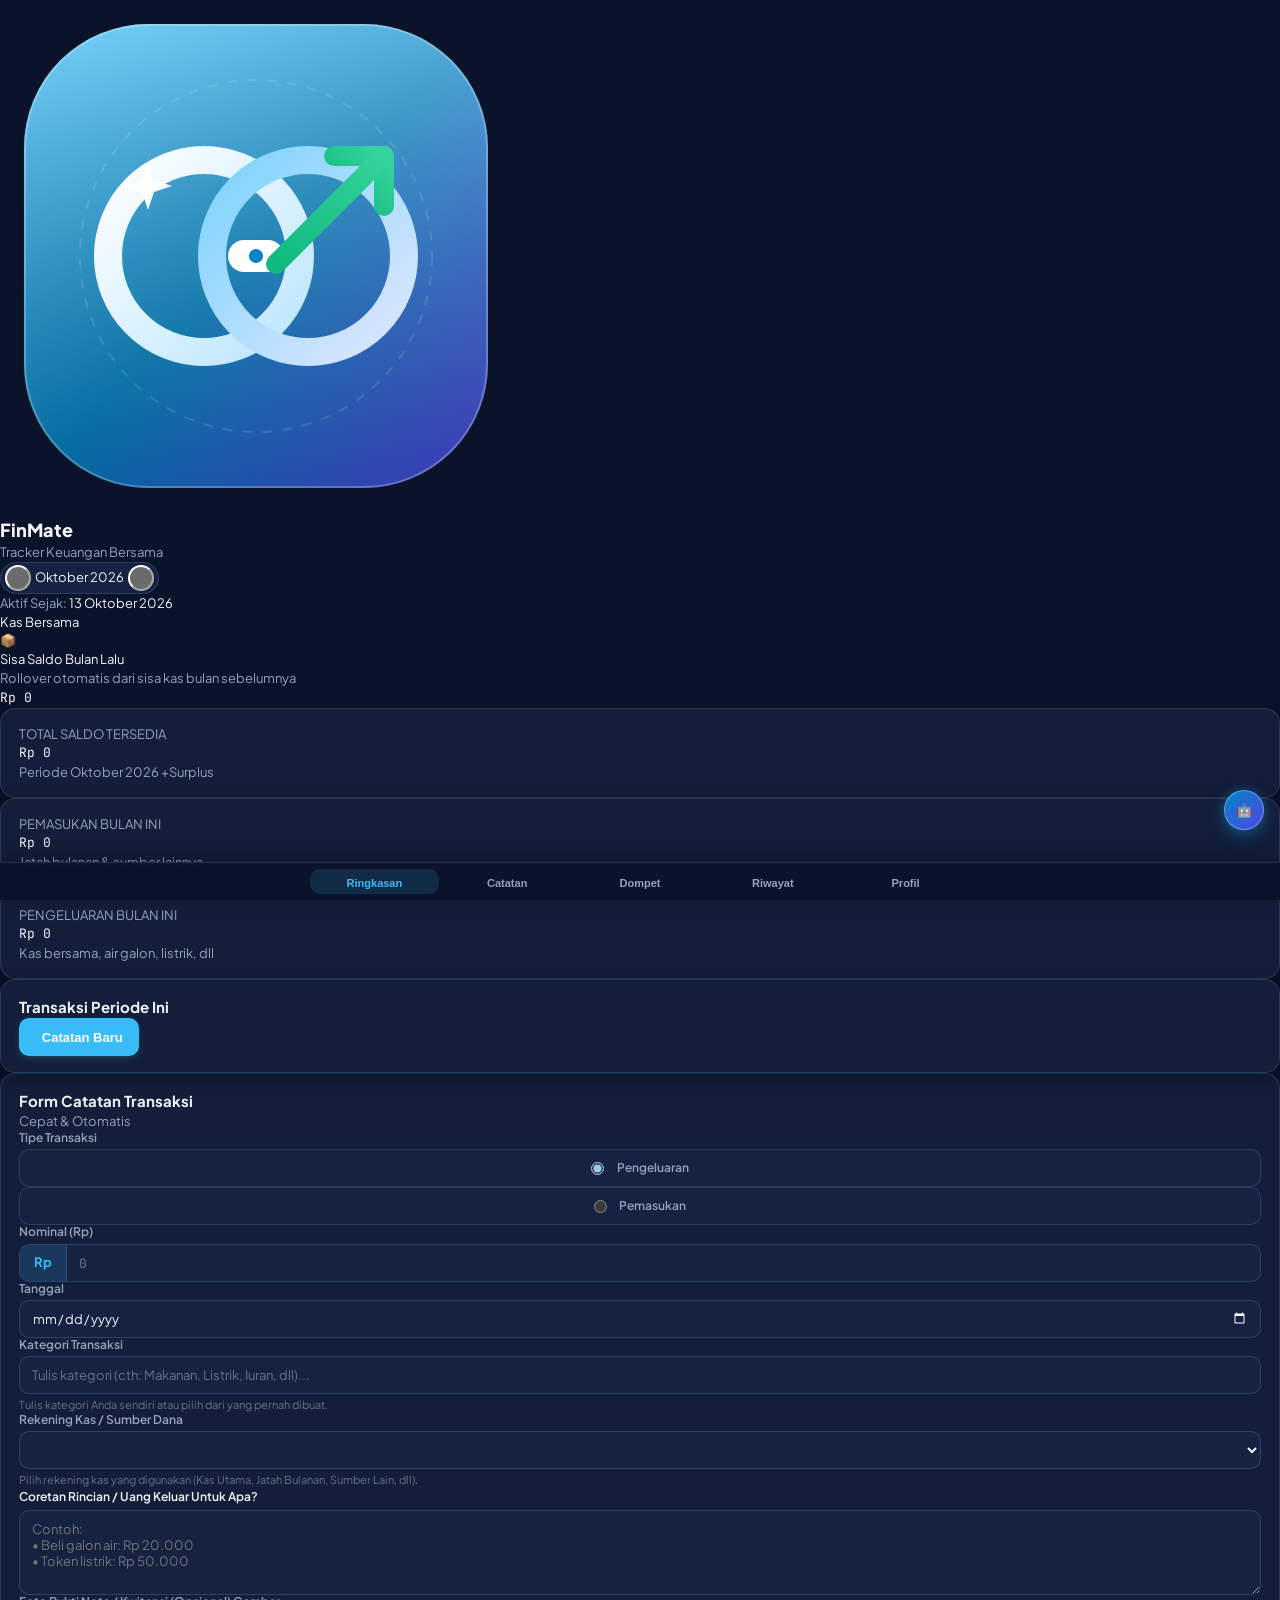
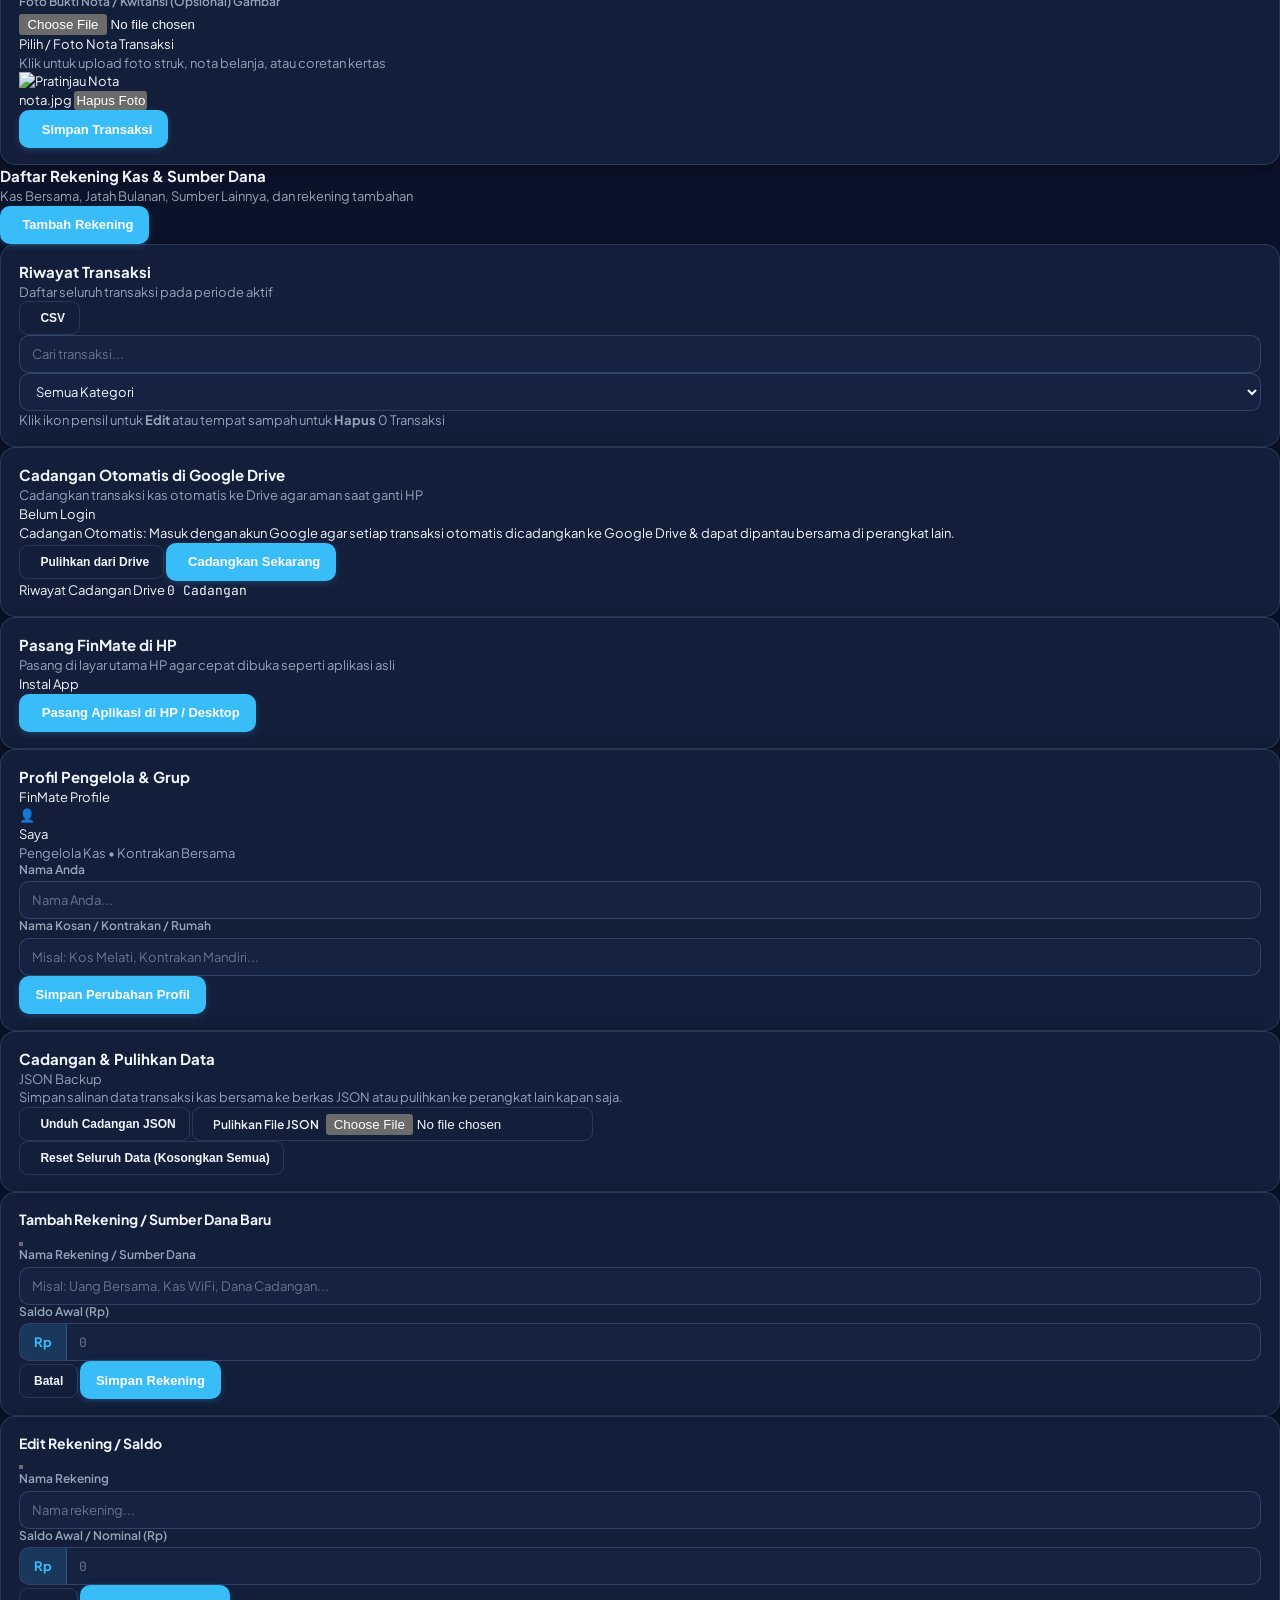
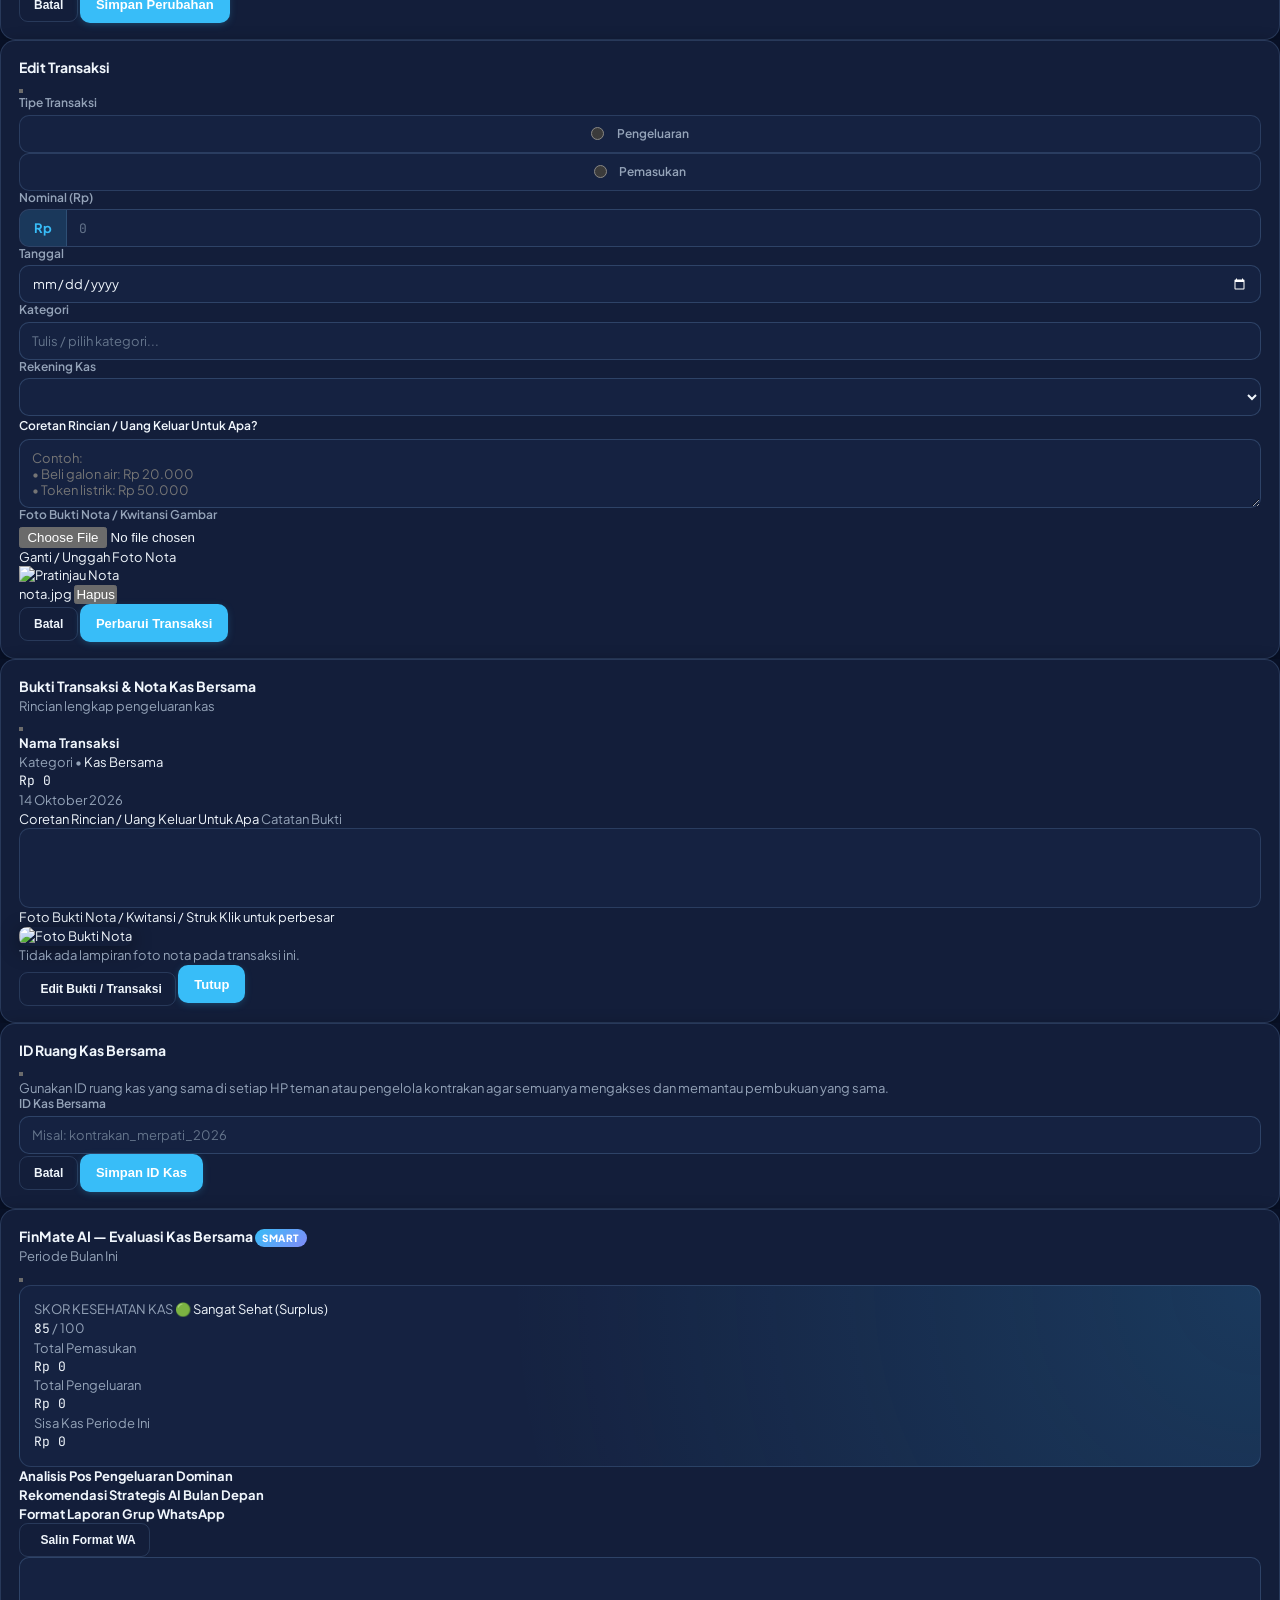
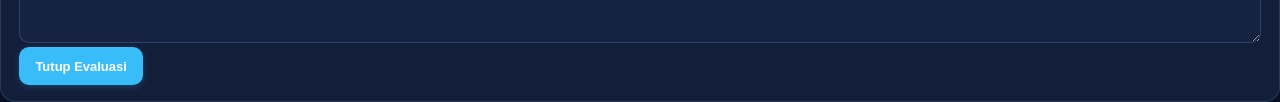
==== commit 92d7c423: "Add files via upload" ====
--- a/index.html
+++ b/index.html
@@ -1164,7 +1164,7 @@
   </div>
 
   <!-- Scripts -->
-  <script src="js/data.js?v=7"></script>
-  <script src="js/app.js?v=7"></script>
+  <script src="js/data.js?v=8"></script>
+  <script src="js/app.js?v=8"></script>
 </body>
 </html>
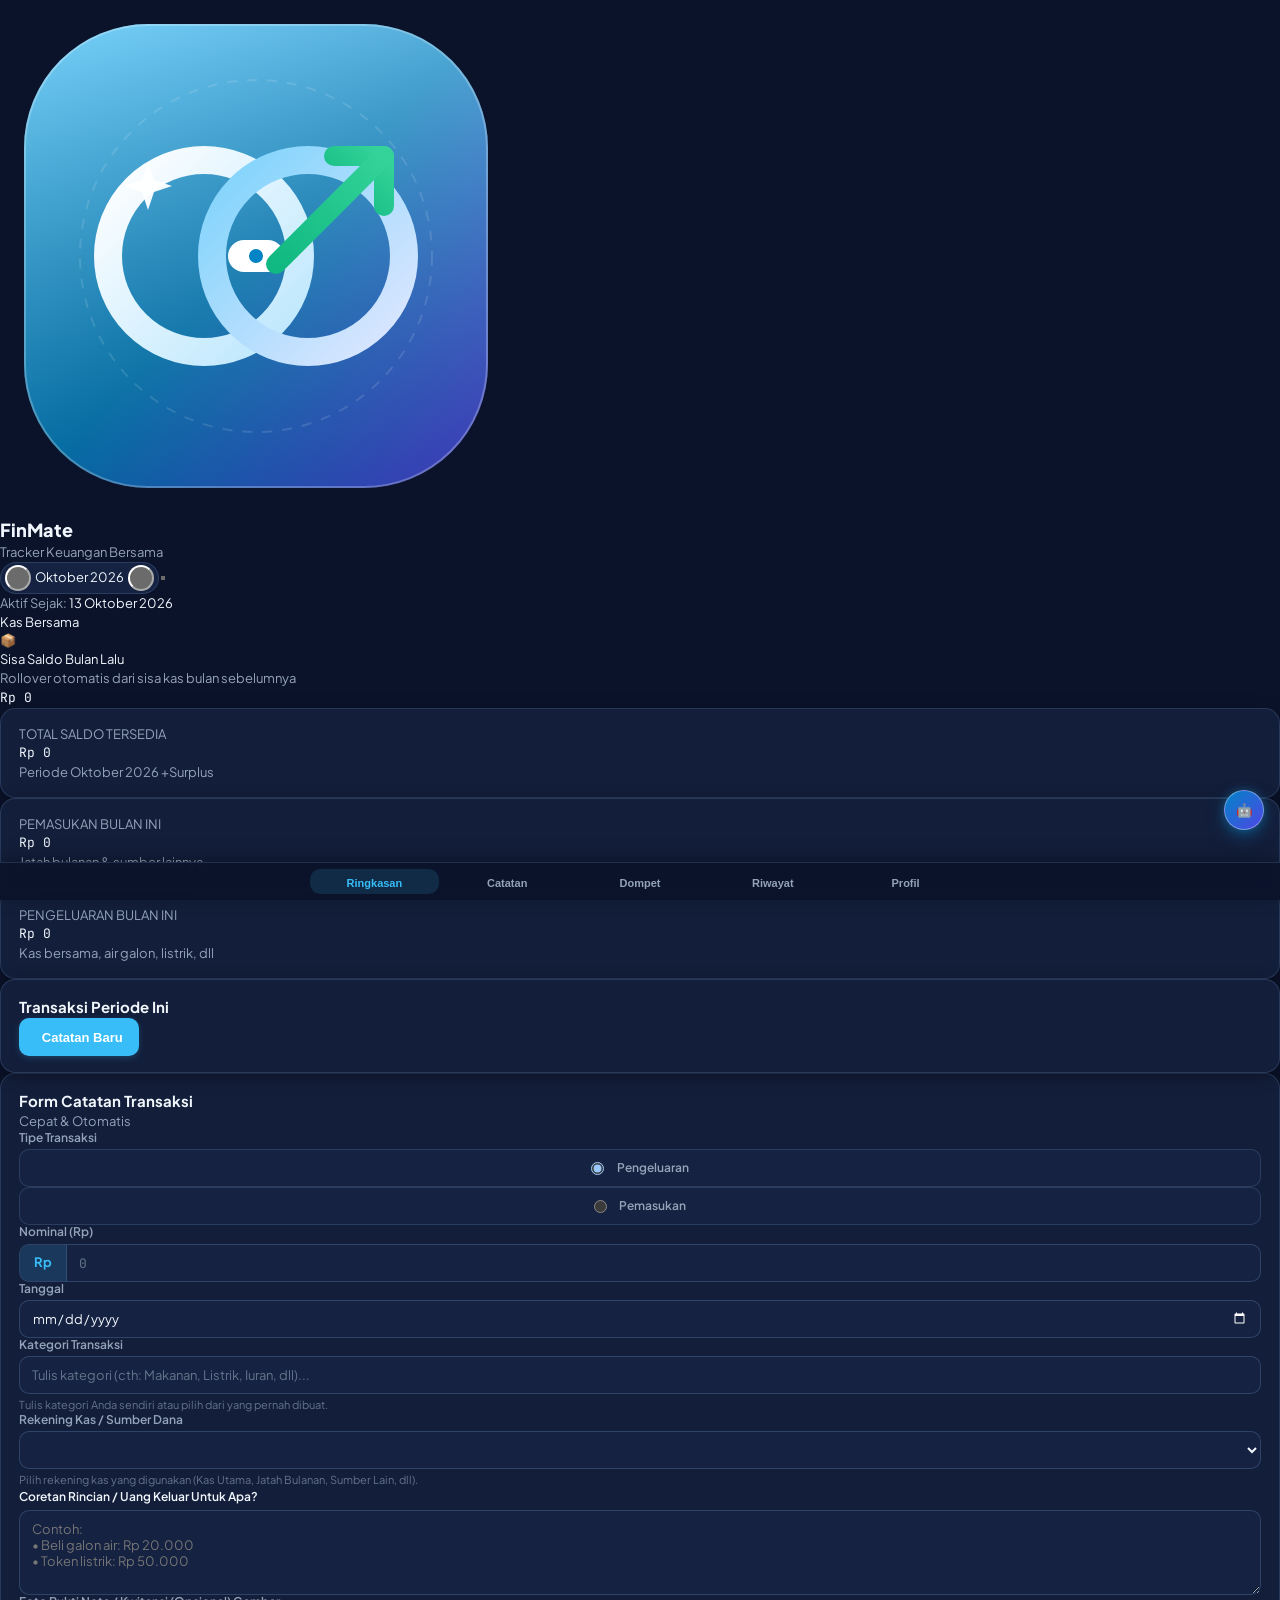
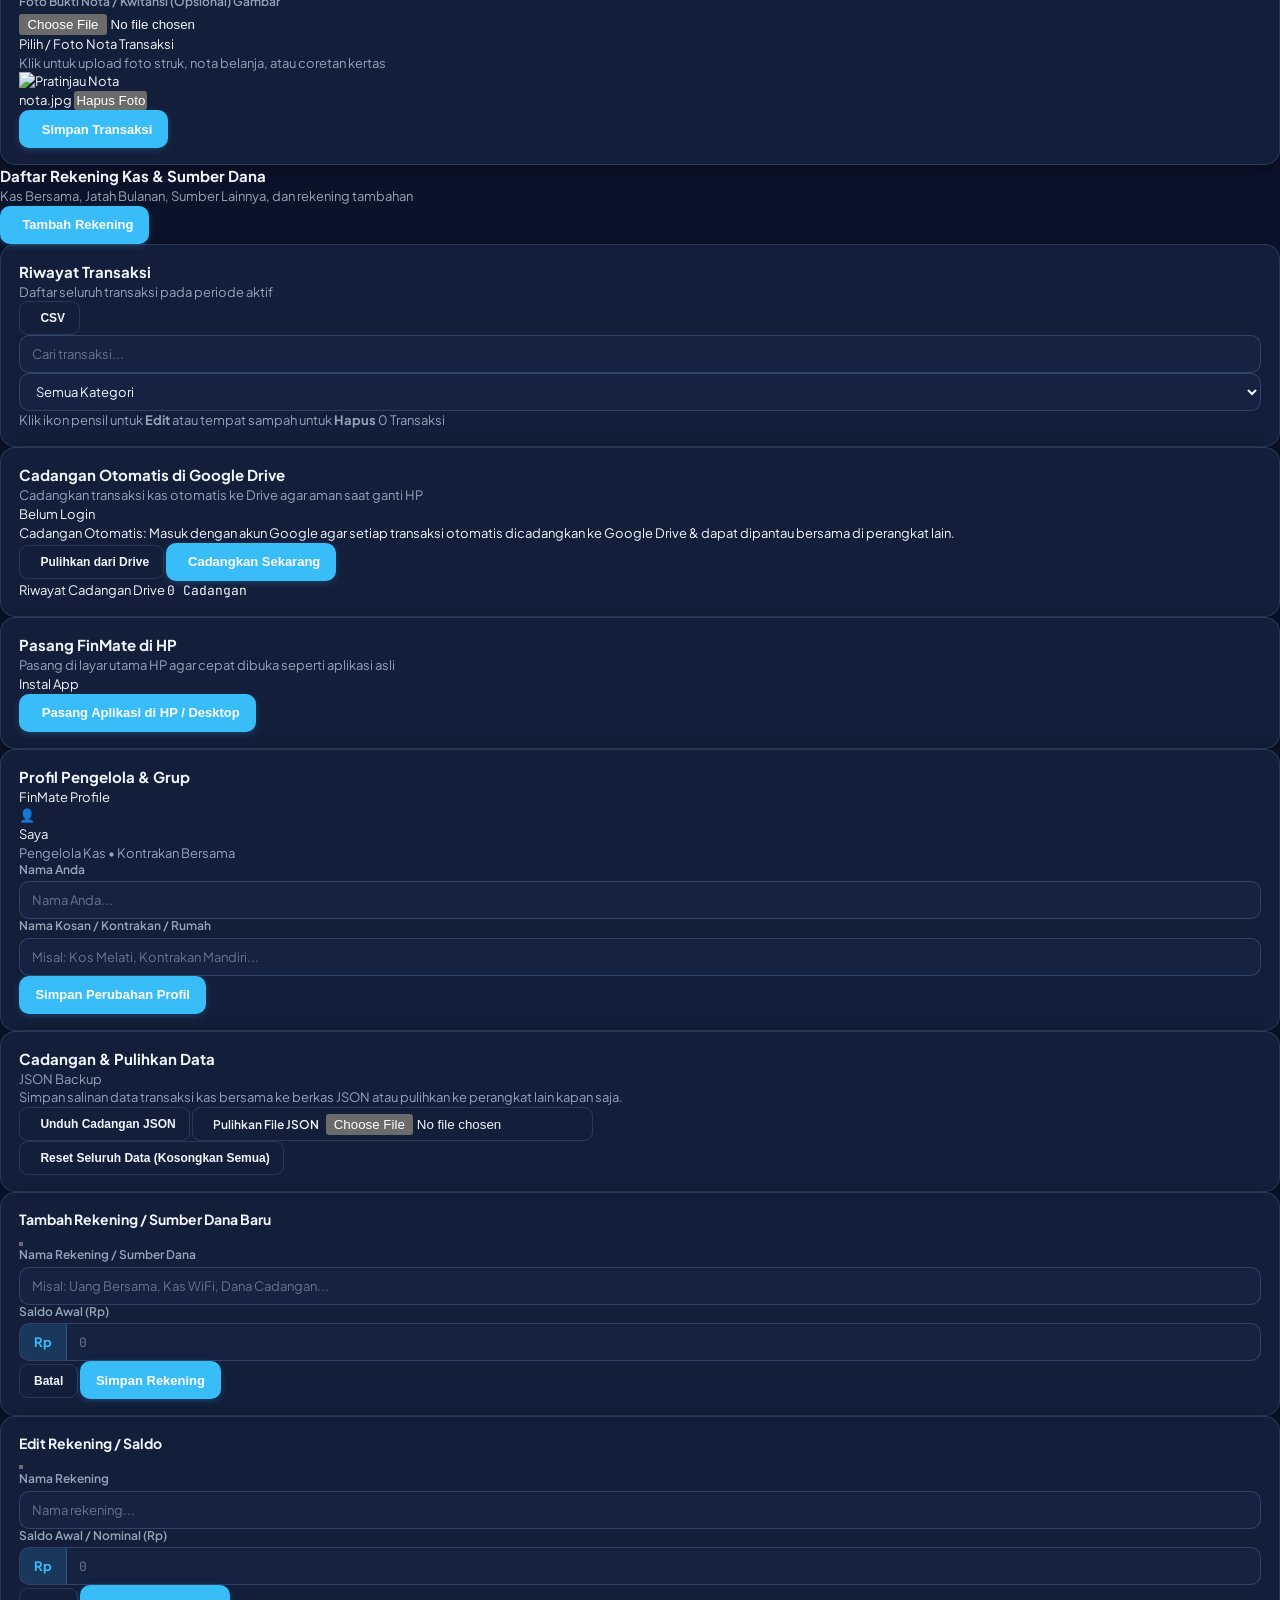
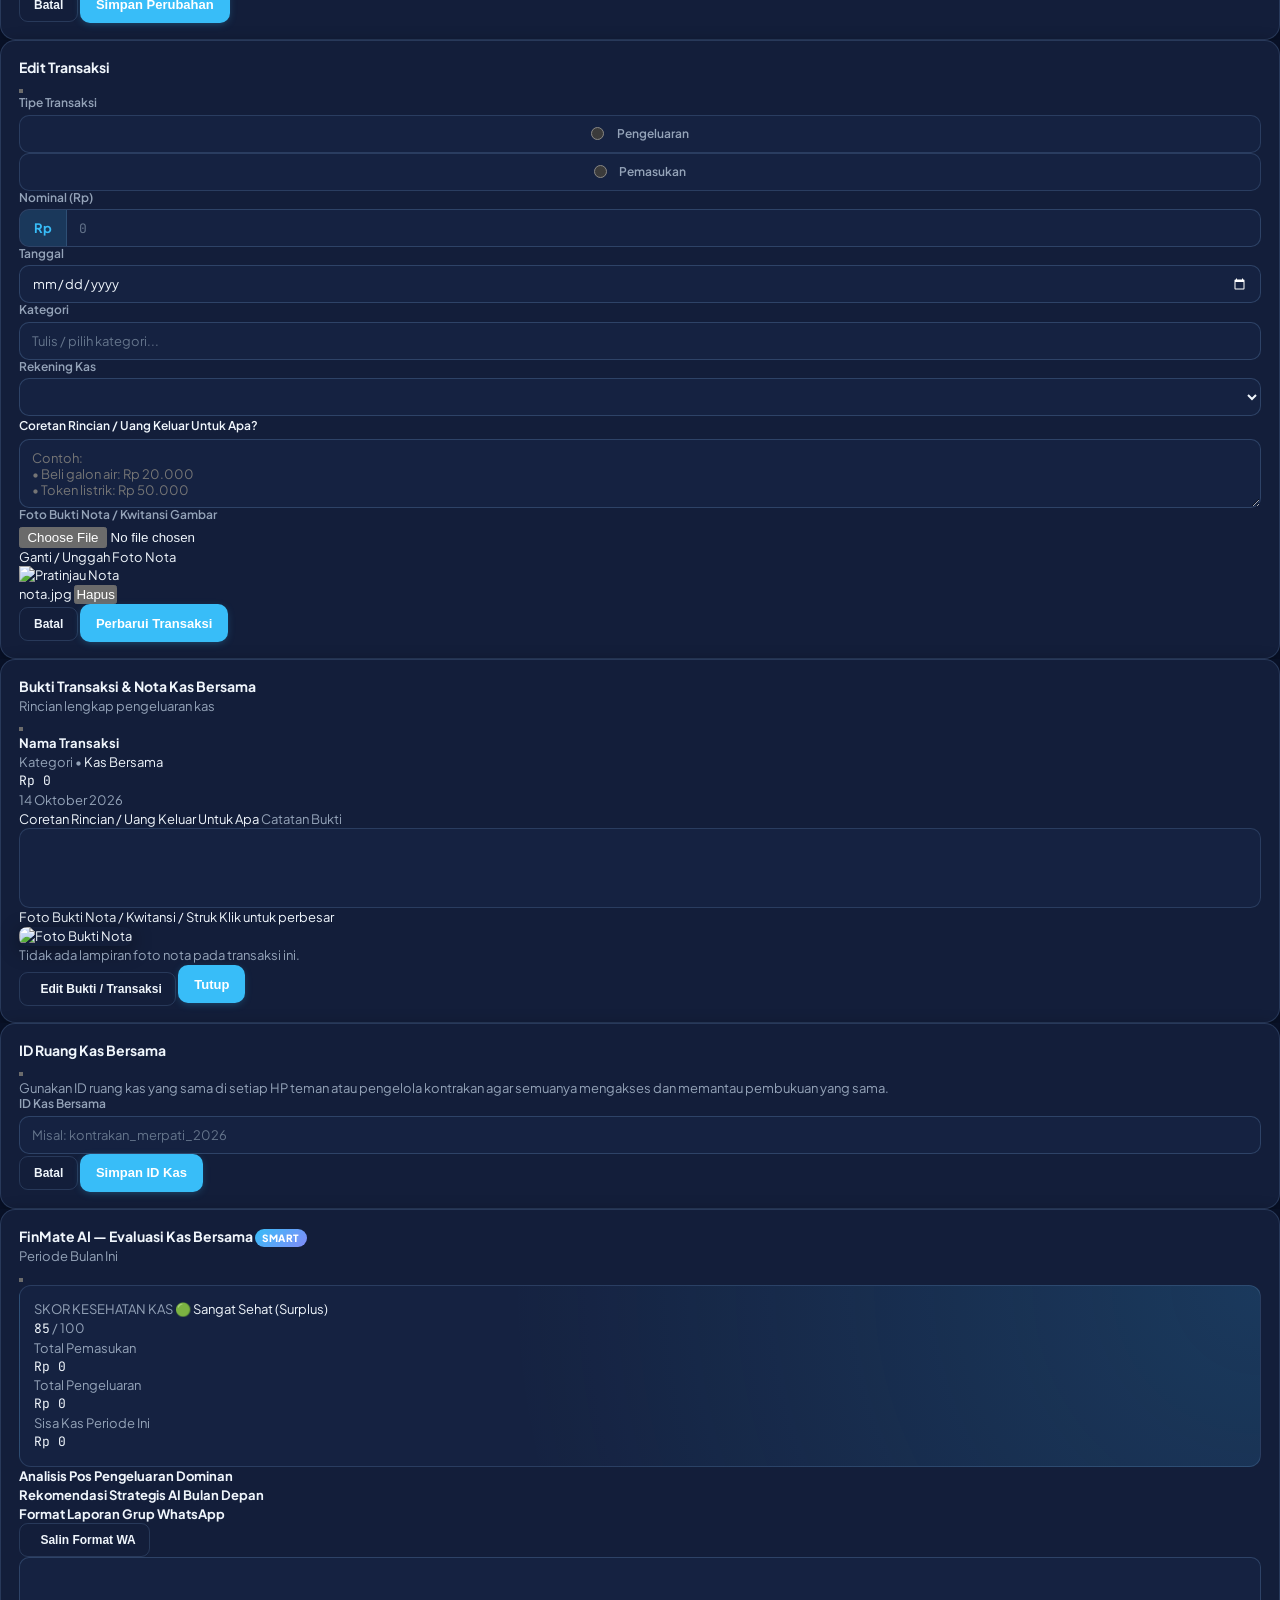
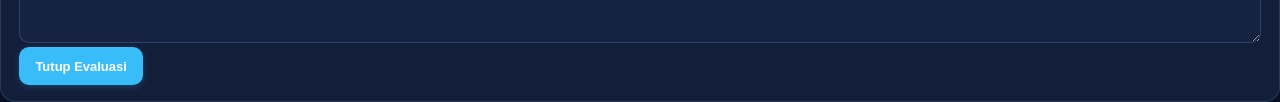
==== commit 9842782f: "Add files via upload" ====
--- a/index.html
+++ b/index.html
@@ -29,7 +29,7 @@
   <script src="https://unpkg.com/lucide@latest"></script>
 
   <!-- Custom Pastel Blue Stylesheet -->
-  <link rel="stylesheet" href="css/styles.css?v=77" />
+  <link rel="stylesheet" href="css/styles.css?v=79" />
 
   <!-- Google Identity Services (Google Sign-In SDK) -->
   <script src="https://accounts.google.com/gsi/client" async defer></script>
@@ -38,39 +38,50 @@
 
   <!-- ================= TOP HEADER ================= -->
   <header class="sticky top-0 z-30 border-b border-[var(--border-color)] bg-[var(--bg-header)] backdrop-blur-xl transition-colors w-full overflow-hidden">
-    <div class="max-w-[800px] mx-auto px-3 sm:px-4 py-2 sm:py-2.5 w-full">
-      <div class="flex items-center justify-between gap-2 w-full">
+    <div class="max-w-[800px] mx-auto px-2.5 sm:px-4 py-2 sm:py-2.5 w-full">
+      <div class="flex items-center justify-between gap-1.5 sm:gap-2 w-full">
         
         <!-- Sisi Kiri: Logo + FinMate + Tracker Keuangan Bersama (Terkunci & Tidak Terpotong) -->
-        <div class="flex items-center gap-2 sm:gap-2.5 shrink-0">
-          <div class="w-8 h-8 rounded-xl overflow-hidden shadow-md shadow-sky-500/25 shrink-0 flex items-center justify-center bg-[#0284C7]">
+        <div class="flex items-center gap-1.5 sm:gap-2.5 shrink-0">
+          <div class="w-7 h-7 sm:w-8 sm:h-8 rounded-xl overflow-hidden shadow-md shadow-sky-500/25 shrink-0 flex items-center justify-center bg-[#0284C7]">
             <img src="./icon.svg" alt="FinMate" class="w-full h-full object-cover" />
           </div>
           <div class="flex flex-col leading-tight">
-            <h1 class="text-base font-extrabold tracking-tight text-primary-var whitespace-nowrap">
+            <h1 class="text-sm sm:text-base font-extrabold tracking-tight text-primary-var whitespace-nowrap">
               Fin<span class="text-sky-400">Mate</span>
             </h1>
-            <p id="headerContextText" class="text-[10px] text-secondary-var whitespace-nowrap">
+            <p id="headerContextText" class="text-[8.5px] sm:text-[10px] text-secondary-var whitespace-nowrap">
               Tracker Keuangan Bersama
             </p>
           </div>
         </div>
 
-        <!-- Sisi Kanan: Penggeser Periode Bulan & Toggle Tema -->
-        <div class="flex items-center gap-2 shrink-0">
+        <!-- Sisi Kanan: Penggeser Periode Bulan & Tombol Sinkron Kas -->
+        <div class="flex items-center gap-1 sm:gap-1.5 shrink-0">
           <!-- Month Period Switcher di Header (Dengan Penguncian Bulan Awal) -->
           <div class="month-navigator">
             <button id="prevMonthBtn" type="button" onclick="changeMonthPeriod(-1)" class="month-nav-btn" title="Bulan Sebelumnya">
-              <i data-lucide="chevron-left" class="w-3.5 h-3.5"></i>
+              <i data-lucide="chevron-left" class="w-3 h-3 sm:w-3.5 sm:h-3.5"></i>
             </button>
-            <span id="currentPeriodLabel" class="text-[11px] font-bold text-primary-var px-1.5 whitespace-nowrap">
+            <span id="currentPeriodLabel" class="text-[10px] sm:text-[11px] font-bold text-primary-var px-1 sm:px-1.5 whitespace-nowrap">
               Oktober 2026
             </span>
             <button id="nextMonthBtn" type="button" onclick="changeMonthPeriod(1)" class="month-nav-btn" title="Bulan Berikutnya">
-              <i data-lucide="chevron-right" class="w-3.5 h-3.5"></i>
+              <i data-lucide="chevron-right" class="w-3 h-3 sm:w-3.5 sm:h-3.5"></i>
             </button>
           </div>
 
+          <!-- Tombol Sinkron Ikon Saja di Sebelah Kalender (Pojok Kanan Atas) -->
+          <button
+            type="button"
+            id="headerQuickSyncBtn"
+            onclick="handleManualLiveSync()"
+            class="w-7 h-7 sm:w-8 sm:h-8 rounded-full bg-[var(--input-bg)] hover:bg-sky-500/20 active:scale-90 text-sky-400 border border-[var(--border-color)] hover:border-sky-400/40 flex items-center justify-center transition cursor-pointer shadow-sm shrink-0"
+            title="Sinkronkan Transaksi Kas Bersama"
+            aria-label="Sinkronkan Transaksi Kas Bersama"
+          >
+            <i data-lucide="refresh-cw" class="w-3.5 h-3.5"></i>
+          </button>
         </div>
 
       </div>
@@ -97,7 +108,7 @@
           </div>
         </div>
         <div class="flex items-center gap-1.5 shrink-0">
-          <span id="dashGroupBadge" class="text-[10px] font-bold px-2.5 py-0.5 rounded-full bg-sky-500/15 text-sky-400 border border-sky-400/30 whitespace-nowrap">
+          <span id="dashGroupBadge" class="text-[10px] font-bold px-2.5 py-0.5 rounded-full bg-slate-800 text-slate-300 border border-slate-700 whitespace-nowrap">
             Kas Bersama
           </span>
         </div>
@@ -1164,7 +1175,7 @@
   </div>
 
   <!-- Scripts -->
-  <script src="js/data.js?v=8"></script>
-  <script src="js/app.js?v=8"></script>
+  <script src="js/data.js?v=13"></script>
+  <script src="js/app.js?v=13"></script>
 </body>
 </html>
--- a/css/styles.css
+++ b/css/styles.css
@@ -520,26 +520,48 @@
   background-color: rgba(15, 30, 54, 0.5);
 }
 
-/* Custom Toast Notification */
+/* Custom Minimalist Capsule Toast Notification */
 .toast-banner {
   position: fixed;
-  top: 16px;
+  top: 54px;
   left: 50%;
-  transform: translateX(-50%);
-  z-index: 999;
-  background-color: var(--bg-card);
-  border: 1px solid var(--pastel-blue-border);
-  box-shadow: 0 10px 30px -4px rgba(0, 0, 0, 0.5), 0 0 15px rgba(56, 189, 248, 0.2);
-  border-radius: 9999px;
-  padding: 8px 18px;
-  display: flex;
-  align-items: center;
-  gap: 8px;
-  font-size: 0.785rem;
+  transform: translate(-50%, 0);
+  z-index: 9999;
+  background-color: rgba(15, 23, 42, 0.94);
+  backdrop-filter: blur(12px);
+  -webkit-backdrop-filter: blur(12px);
+  border: 1px solid rgba(56, 189, 248, 0.3);
+  box-shadow: 0 6px 20px -3px rgba(0, 0, 0, 0.5), 0 0 10px rgba(56, 189, 248, 0.15);
+  border-radius: 9999px;
+  padding: 5px 14px;
+  display: inline-flex;
+  align-items: center;
+  gap: 7px;
+  font-size: 0.725rem;
   font-weight: 600;
-  color: var(--text-primary);
-  animation: popIn 0.25s cubic-bezier(0.16, 1, 0.3, 1) forwards;
+  color: #f1f5f9;
+  max-width: calc(100vw - 32px);
+  white-space: nowrap;
+  animation: toastSlideDown 0.2s cubic-bezier(0.16, 1, 0.3, 1) forwards;
   pointer-events: none;
+}
+
+[data-theme="light"] .toast-banner {
+  background-color: rgba(255, 255, 255, 0.95);
+  border: 1px solid rgba(14, 165, 233, 0.35);
+  box-shadow: 0 6px 20px -3px rgba(0, 0, 0, 0.12), 0 0 8px rgba(14, 165, 233, 0.1);
+  color: #0f172a;
+}
+
+@keyframes toastSlideDown {
+  0% {
+    opacity: 0;
+    transform: translate(-50%, -8px) scale(0.96);
+  }
+  100% {
+    opacity: 1;
+    transform: translate(-50%, 0) scale(1);
+  }
 }
 
 /* ========================================================
@@ -632,13 +654,14 @@
   background-color: var(--input-bg);
   border: 1px solid var(--border-color);
   border-radius: 9999px;
-  padding: 2px 4px;
-  gap: 4px;
+  padding: 1.5px 3px;
+  gap: 2px;
+  flex-shrink: 0;
 }
 
 .month-nav-btn {
-  width: 26px;
-  height: 26px;
+  width: 22px;
+  height: 22px;
   border-radius: 9999px;
   display: flex;
   align-items: center;
@@ -646,11 +669,23 @@
   color: var(--text-secondary);
   transition: all 0.15s ease;
   cursor: pointer;
+  flex-shrink: 0;
 }
 
 .month-nav-btn:hover {
   background-color: var(--pastel-blue-subtle);
   color: var(--pastel-blue-primary);
+}
+
+@media (min-width: 640px) {
+  .month-navigator {
+    padding: 2px 4px;
+    gap: 4px;
+  }
+  .month-nav-btn {
+    width: 26px;
+    height: 26px;
+  }
 }
 
 /* ========================================================
